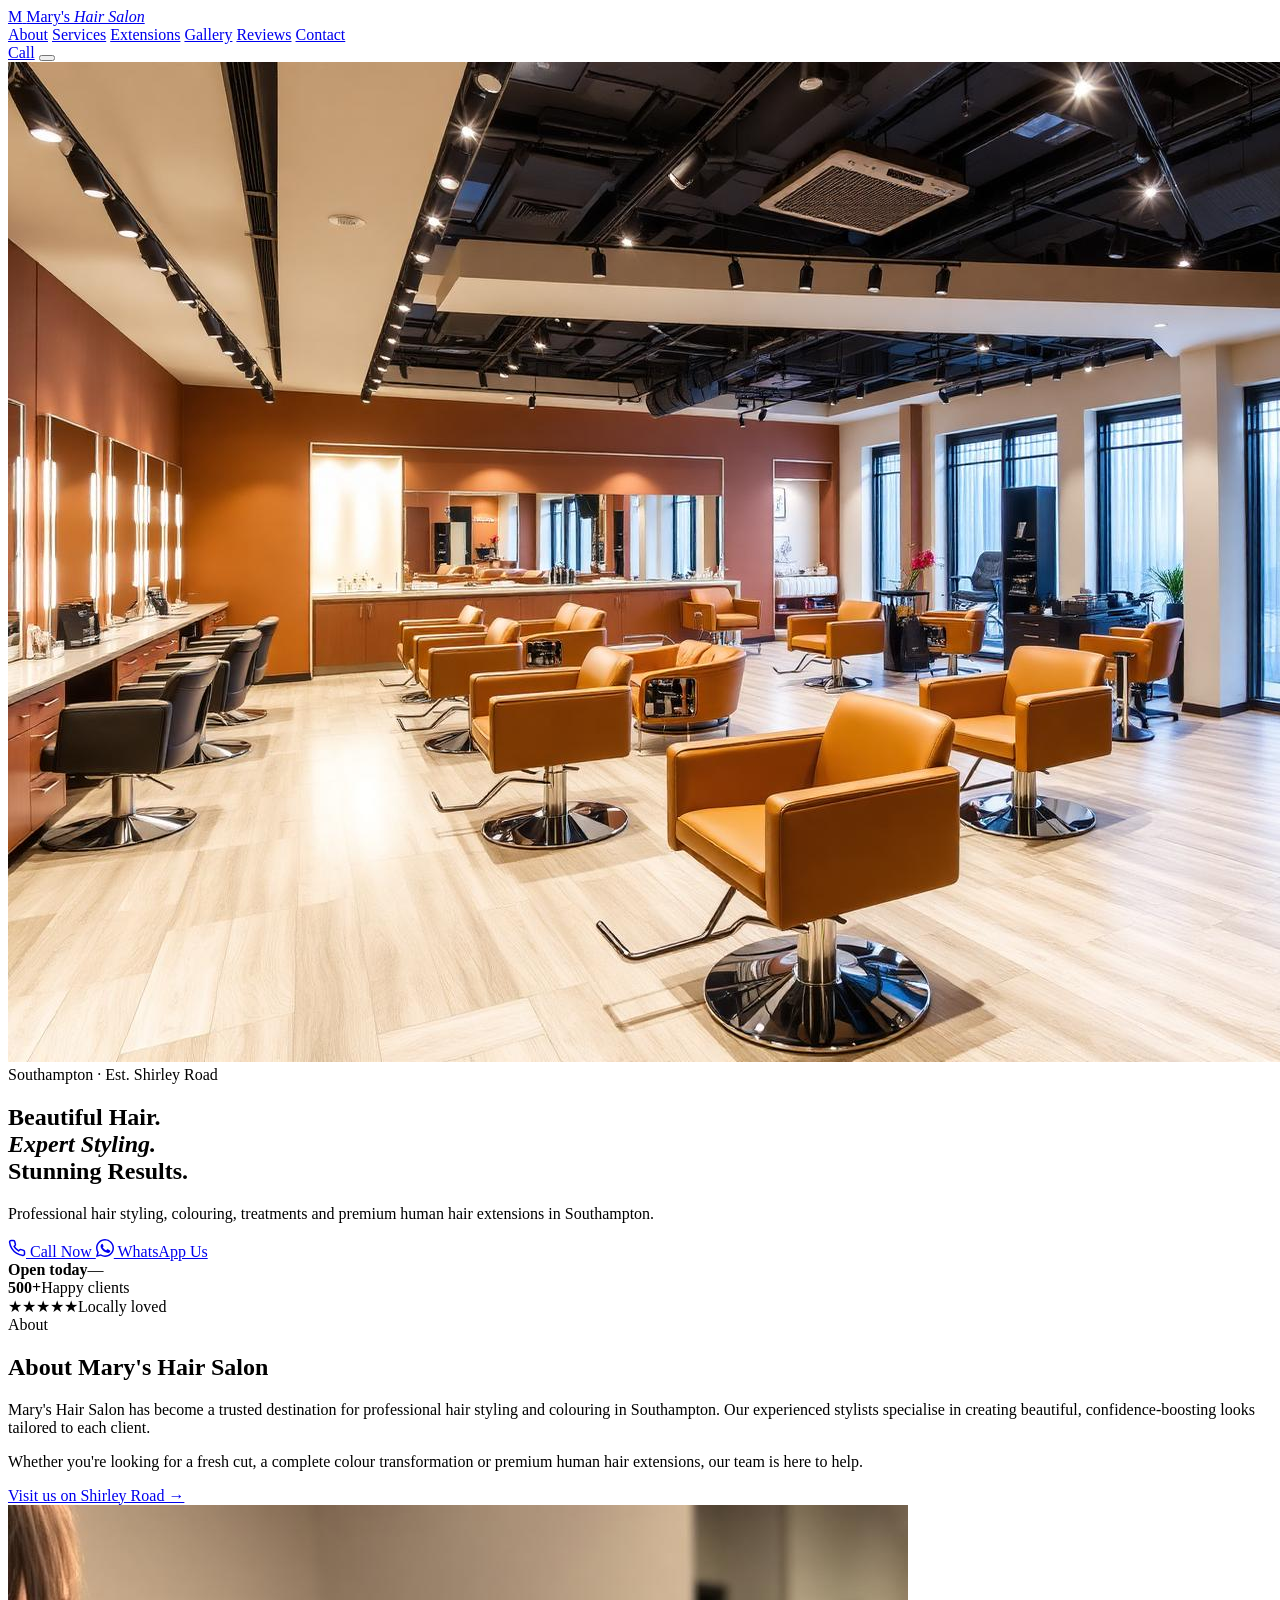
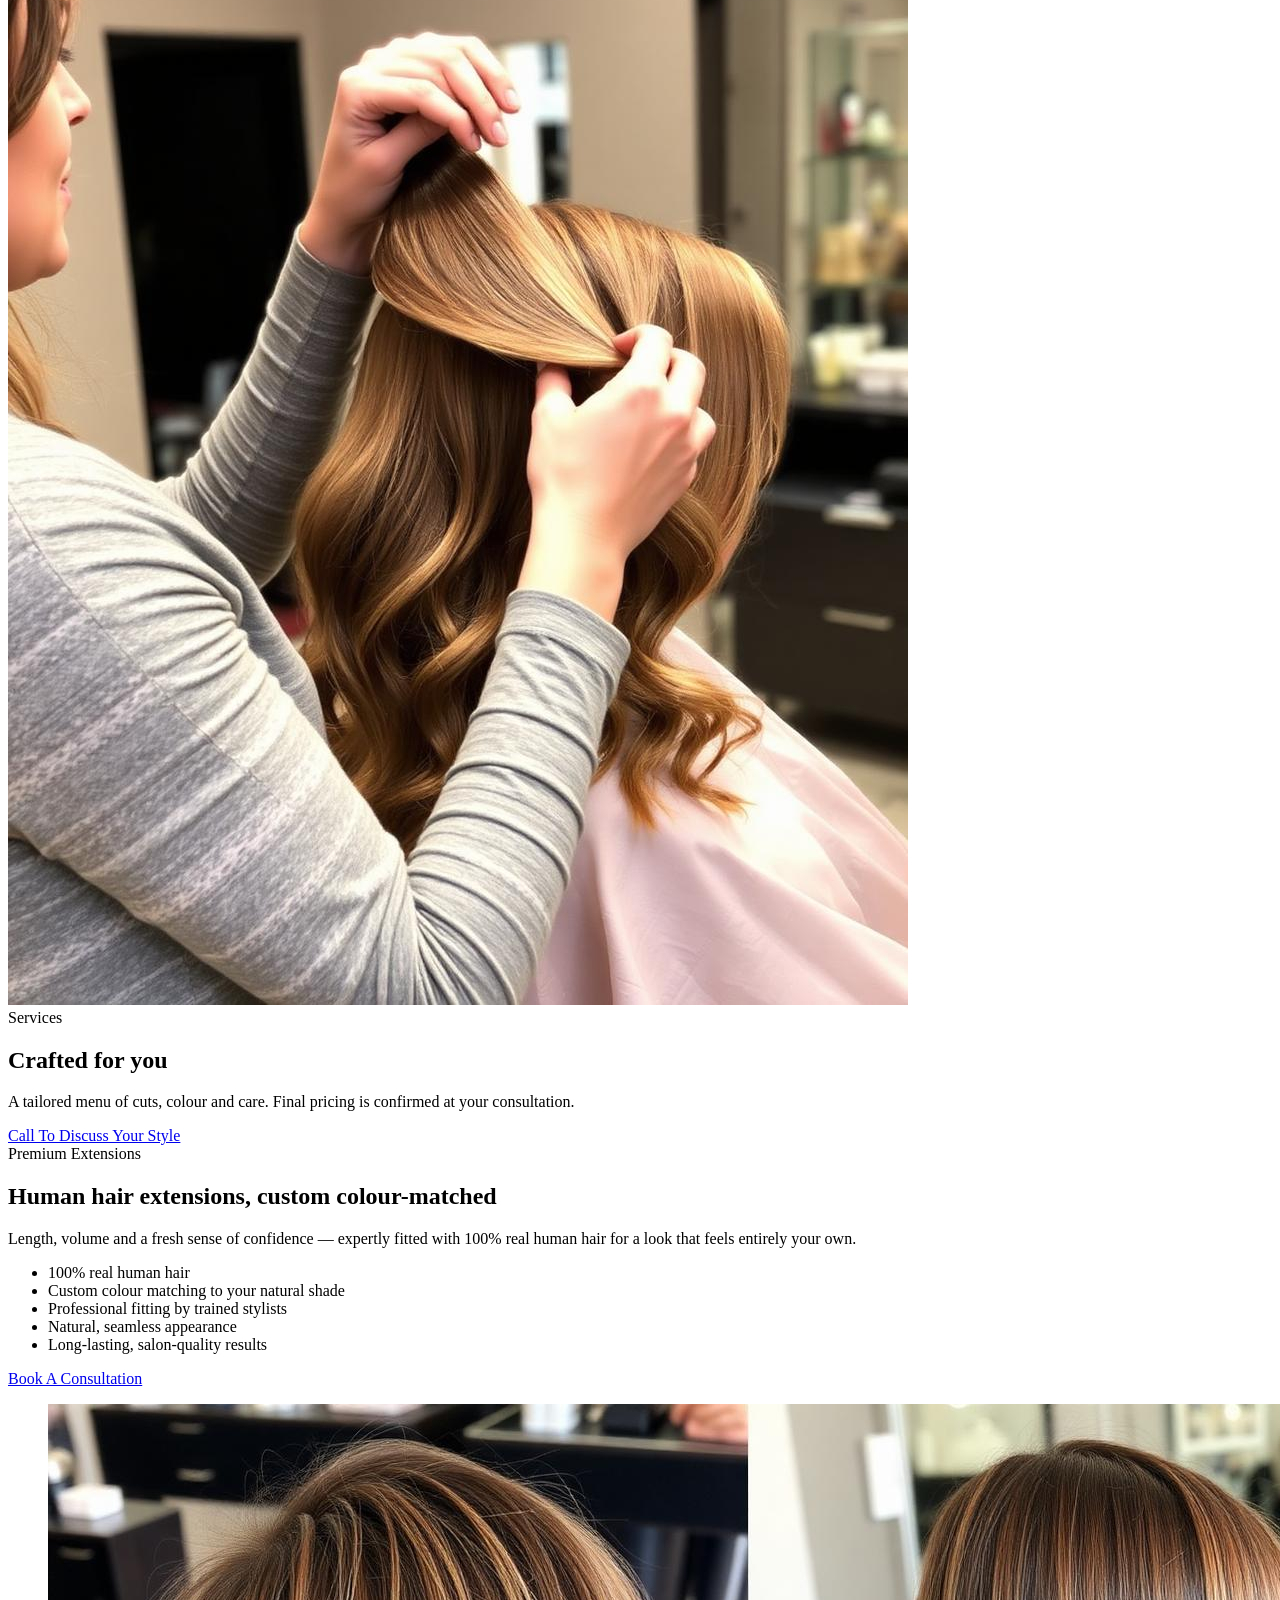
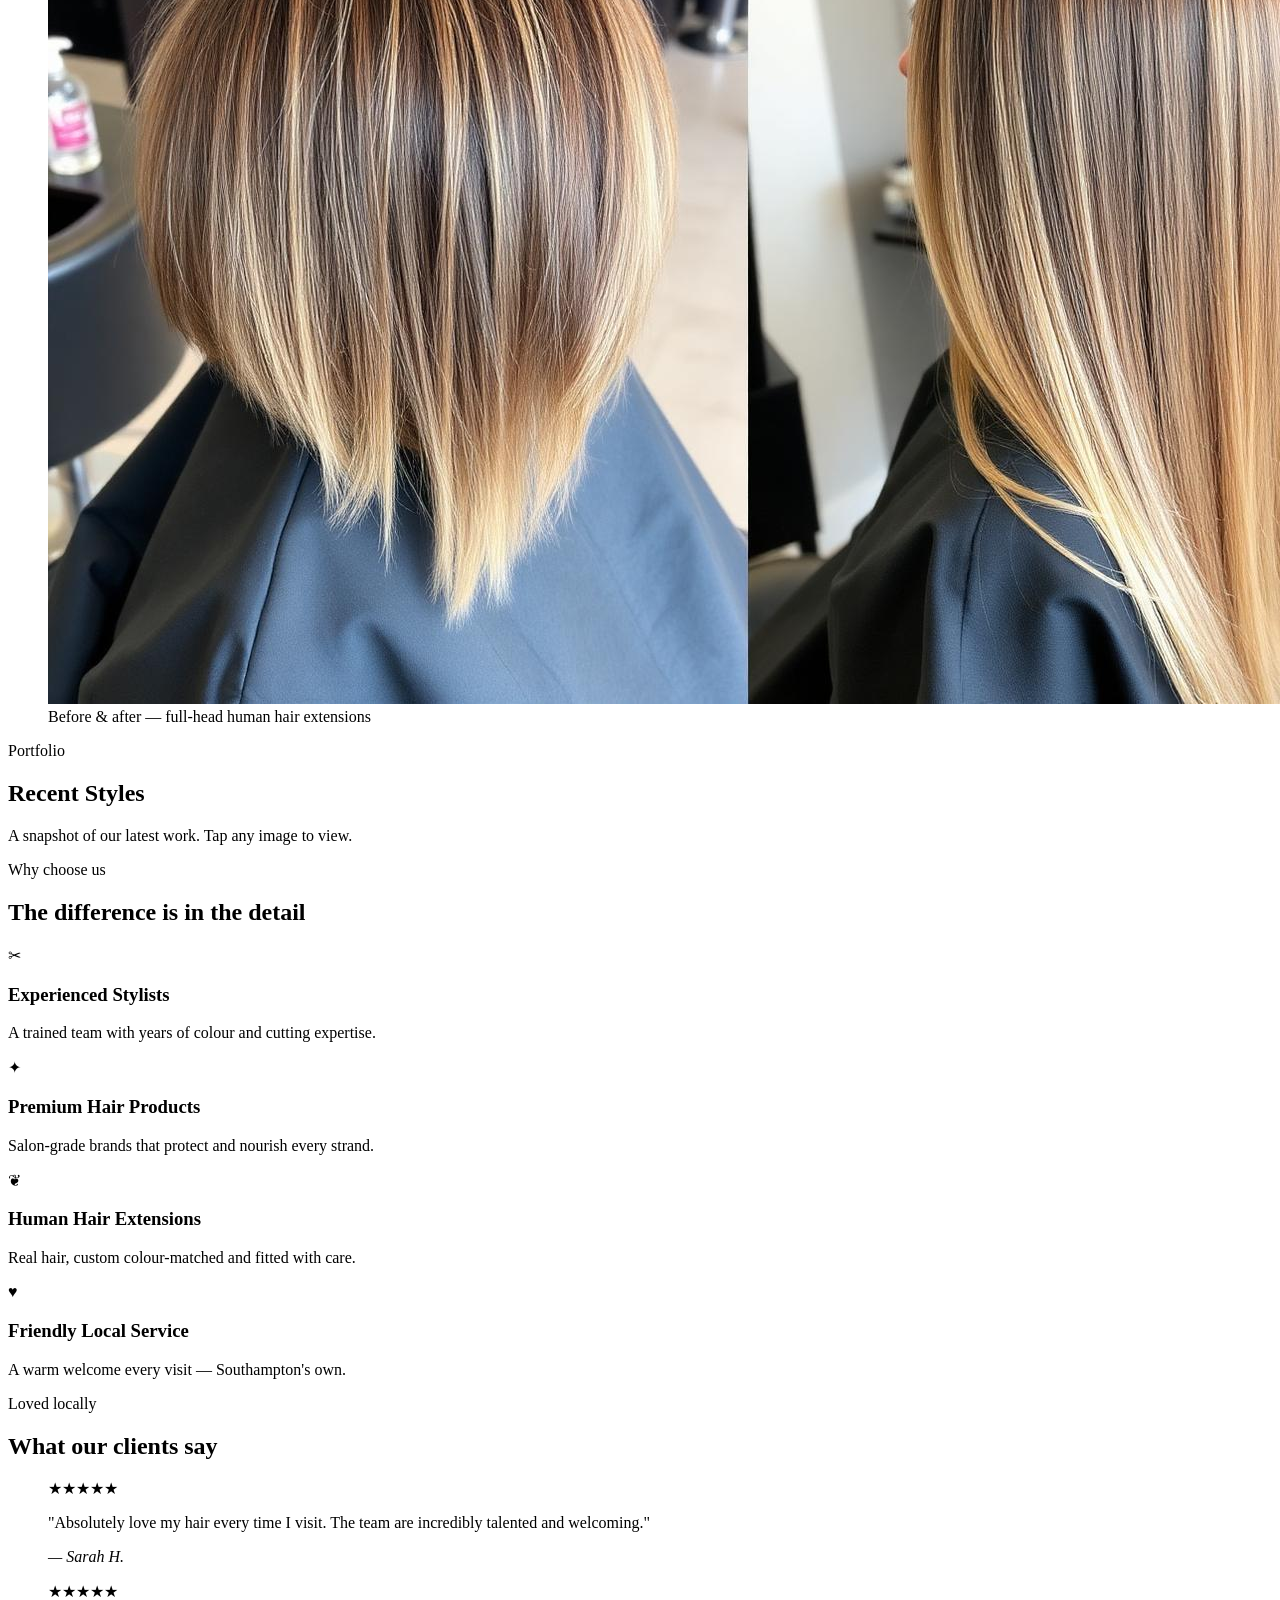
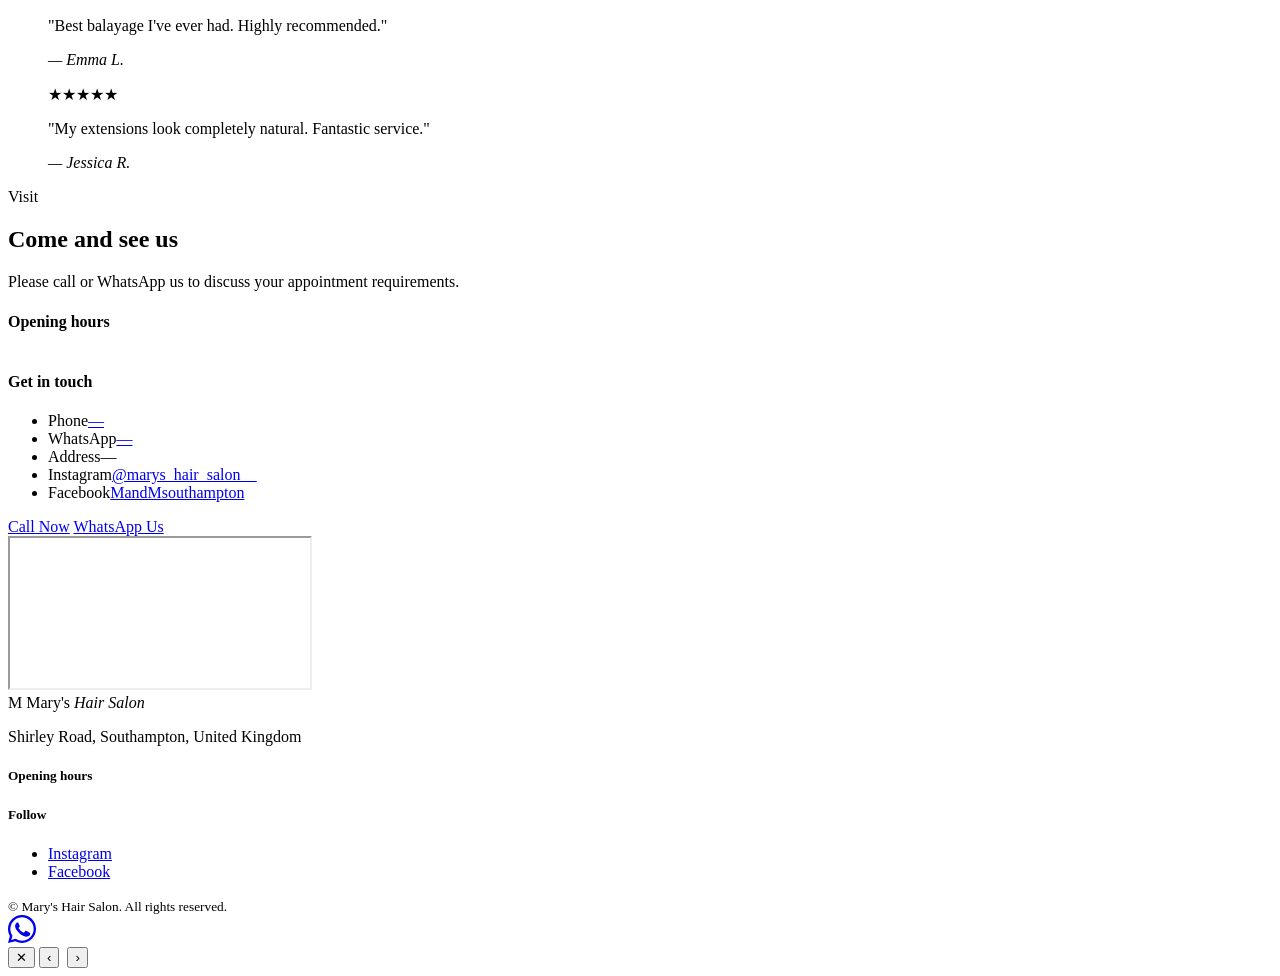
==== public/salon/index.html @ f4295630 "Changes Co-authored-by: Skryia <167187170+Skryia@users.noreply.github.com>" ====
<!doctype html>
<html lang="en-GB">
<head>
  <meta charset="utf-8" />
  <meta name="viewport" content="width=device-width, initial-scale=1, viewport-fit=cover" />
  <title>Mary's Hair Salon — Hair Styling, Colouring & Extensions in Southampton</title>
  <meta name="description" content="Mary's Hair Salon on Shirley Road, Southampton. Expert hair cutting, colouring, balayage, treatments and premium human hair extensions. Call or WhatsApp to book." />
  <meta name="theme-color" content="#C89B6D" />
  <link rel="canonical" href="/" />

  <!-- Open Graph -->
  <meta property="og:type" content="website" />
  <meta property="og:title" content="Mary's Hair Salon — Southampton" />
  <meta property="og:description" content="Professional hair styling, colouring, treatments and premium human hair extensions in Southampton." />
  <meta property="og:image" content="images/hero.jpg" />
  <meta property="og:url" content="/" />
  <meta name="twitter:card" content="summary_large_image" />

  <!-- Fonts -->
  <link rel="preconnect" href="https://fonts.googleapis.com" />
  <link rel="preconnect" href="https://fonts.gstatic.com" crossorigin />
  <link href="https://fonts.googleapis.com/css2?family=Cormorant+Garamond:wght@400;500;600;700&family=Inter:wght@300;400;500;600;700&display=swap" rel="stylesheet" />

  <link rel="stylesheet" href="styles.css" />

  <!-- Structured data: HairSalon -->
  <script type="application/ld+json">
  {
    "@context": "https://schema.org",
    "@type": "HairSalon",
    "name": "Mary's Hair Salon",
    "image": "images/hero.jpg",
    "address": {
      "@type": "PostalAddress",
      "streetAddress": "Shirley Road",
      "addressLocality": "Southampton",
      "addressCountry": "GB"
    },
    "telephone": "+44 0000 000000",
    "priceRange": "££",
    "sameAs": [
      "https://www.instagram.com/marys_hair_salon__/",
      "https://www.facebook.com/MandMsouthampton/"
    ],
    "openingHoursSpecification": [
      { "@type": "OpeningHoursSpecification", "dayOfWeek": ["Monday","Tuesday","Wednesday","Thursday","Friday"], "opens": "09:00", "closes": "19:00" },
      { "@type": "OpeningHoursSpecification", "dayOfWeek": "Saturday", "opens": "08:30", "closes": "18:30" },
      { "@type": "OpeningHoursSpecification", "dayOfWeek": "Sunday", "opens": "10:00", "closes": "17:00" }
    ]
  }
  </script>
</head>
<body>

<!-- ============ NAV ============ -->
<header class="nav" id="top">
  <div class="container nav__inner">
    <a href="#top" class="brand">
      <span class="brand__mark">M</span>
      <span class="brand__name">Mary's <em>Hair Salon</em></span>
    </a>
    <nav class="nav__links" id="navLinks">
      <a href="#about">About</a>
      <a href="#services">Services</a>
      <a href="#extensions">Extensions</a>
      <a href="#gallery">Gallery</a>
      <a href="#reviews">Reviews</a>
      <a href="#contact">Contact</a>
    </nav>
    <a href="#" class="btn btn--sm btn--primary" data-call>Call</a>
    <button class="nav__toggle" id="navToggle" aria-label="Open menu" aria-expanded="false">
      <span></span><span></span><span></span>
    </button>
  </div>
</header>

<!-- ============ HERO ============ -->
<section class="hero">
  <!-- REPLACE: swap public/salon/images/hero.jpg with a real salon photo -->
  <img class="hero__img" src="images/hero.jpg" alt="Interior of Mary's Hair Salon in Southampton" fetchpriority="high" width="1600" height="1000" />
  <div class="hero__overlay"></div>
  <div class="container hero__content">
    <span class="eyebrow">Southampton · Est. Shirley Road</span>
    <h1>Beautiful Hair.<br/><em>Expert Styling.</em><br/>Stunning Results.</h1>
    <p class="lead">Professional hair styling, colouring, treatments and premium human hair extensions in Southampton.</p>
    <div class="hero__ctas">
      <a href="#" class="btn btn--primary" data-call>
        <svg viewBox="0 0 24 24" width="18" height="18" fill="none" stroke="currentColor" stroke-width="2" stroke-linecap="round" stroke-linejoin="round"><path d="M22 16.92v3a2 2 0 0 1-2.18 2 19.79 19.79 0 0 1-8.63-3.07 19.5 19.5 0 0 1-6-6 19.79 19.79 0 0 1-3.07-8.67A2 2 0 0 1 4.11 2h3a2 2 0 0 1 2 1.72 12.84 12.84 0 0 0 .7 2.81 2 2 0 0 1-.45 2.11L8.09 9.91a16 16 0 0 0 6 6l1.27-1.27a2 2 0 0 1 2.11-.45 12.84 12.84 0 0 0 2.81.7A2 2 0 0 1 22 16.92z"/></svg>
        Call Now
      </a>
      <a href="#" class="btn btn--ghost" data-whatsapp>
        <svg viewBox="0 0 24 24" width="18" height="18" fill="currentColor"><path d="M20.5 3.5A11.9 11.9 0 0 0 12 0C5.4 0 0 5.4 0 12c0 2.1.6 4.2 1.6 6L0 24l6.2-1.6a12 12 0 0 0 5.8 1.5C18.6 24 24 18.6 24 12c0-3.2-1.2-6.2-3.5-8.5zM12 22a10 10 0 0 1-5.1-1.4l-.4-.2-3.7 1 1-3.6-.2-.4A10 10 0 1 1 22 12c0 5.5-4.5 10-10 10zm5.5-7.5c-.3-.2-1.8-.9-2-1s-.5-.2-.7.2-.8 1-1 1.2-.4.2-.7 0a8 8 0 0 1-4-3.5c-.3-.5.3-.5.9-1.6.1-.2 0-.4 0-.5s-.7-1.7-1-2.3c-.3-.6-.5-.5-.7-.5H8c-.2 0-.5 0-.8.4a3.6 3.6 0 0 0-1.1 2.7c0 1.6 1.1 3.1 1.3 3.3s2.3 3.5 5.5 4.9c.8.3 1.3.5 1.8.6.8.3 1.5.2 2 .1.6-.1 1.8-.7 2.1-1.5.3-.7.3-1.3.2-1.5s-.3-.2-.5-.3z"/></svg>
        WhatsApp Us
      </a>
    </div>

    <div class="hero__strip">
      <div><strong>Open today</strong><span id="todayHours">—</span></div>
      <div><strong>500+</strong><span>Happy clients</span></div>
      <div class="stars" aria-label="5 star rated">★★★★★<span>Locally loved</span></div>
    </div>
  </div>
</section>

<!-- ============ ABOUT ============ -->
<section class="section" id="about">
  <div class="container about">
    <div class="reveal">
      <span class="eyebrow">About</span>
      <h2>About Mary's Hair Salon</h2>
      <p>Mary's Hair Salon has become a trusted destination for professional hair styling and colouring in Southampton. Our experienced stylists specialise in creating beautiful, confidence-boosting looks tailored to each client.</p>
      <p>Whether you're looking for a fresh cut, a complete colour transformation or premium human hair extensions, our team is here to help.</p>
      <a href="#contact" class="link-arrow">Visit us on Shirley Road →</a>
    </div>
    <div class="about__image reveal">
      <!-- REPLACE: swap with a real salon photo -->
      <img src="images/g4.jpg" alt="Stylist working with a client at Mary's Hair Salon" loading="lazy" width="900" height="1100" />
    </div>
  </div>
</section>

<!-- ============ SERVICES ============ -->
<section class="section section--tinted" id="services">
  <div class="container">
    <div class="section__head reveal">
      <span class="eyebrow">Services</span>
      <h2>Crafted for you</h2>
      <p>A tailored menu of cuts, colour and care. Final pricing is confirmed at your consultation.</p>
    </div>
    <div class="services-grid" id="servicesGrid"><!-- injected by script.js --></div>
    <div class="center reveal">
      <a href="#" class="btn btn--primary btn--lg" data-call>Call To Discuss Your Style</a>
    </div>
  </div>
</section>

<!-- ============ EXTENSIONS ============ -->
<section class="section" id="extensions">
  <div class="container ext">
    <div class="ext__copy reveal">
      <span class="eyebrow">Premium Extensions</span>
      <h2>Human hair extensions, custom colour-matched</h2>
      <p>Length, volume and a fresh sense of confidence — expertly fitted with 100% real human hair for a look that feels entirely your own.</p>
      <ul class="ticks">
        <li>100% real human hair</li>
        <li>Custom colour matching to your natural shade</li>
        <li>Professional fitting by trained stylists</li>
        <li>Natural, seamless appearance</li>
        <li>Long-lasting, salon-quality results</li>
      </ul>
      <a href="#" class="btn btn--primary" data-whatsapp>Book A Consultation</a>
    </div>
    <div class="ext__media reveal">
      <!-- REPLACE: before / after image -->
      <figure>
        <img src="images/ba.jpg" alt="Before and after: human hair extensions transformation" loading="lazy" width="1400" height="900" />
        <figcaption>Before &amp; after — full-head human hair extensions</figcaption>
      </figure>
    </div>
  </div>
</section>

<!-- ============ GALLERY ============ -->
<section class="section section--tinted" id="gallery">
  <div class="container">
    <div class="section__head reveal">
      <span class="eyebrow">Portfolio</span>
      <h2>Recent Styles</h2>
      <p>A snapshot of our latest work. Tap any image to view.</p>
    </div>
    <div class="gallery" id="gallery"><!-- injected by script.js --></div>
  </div>
</section>

<!-- ============ WHY US ============ -->
<section class="section" id="why">
  <div class="container">
    <div class="section__head reveal">
      <span class="eyebrow">Why choose us</span>
      <h2>The difference is in the detail</h2>
    </div>
    <div class="why-grid">
      <article class="feature reveal">
        <div class="feature__icon">✂</div>
        <h3>Experienced Stylists</h3>
        <p>A trained team with years of colour and cutting expertise.</p>
      </article>
      <article class="feature reveal">
        <div class="feature__icon">✦</div>
        <h3>Premium Hair Products</h3>
        <p>Salon-grade brands that protect and nourish every strand.</p>
      </article>
      <article class="feature reveal">
        <div class="feature__icon">❦</div>
        <h3>Human Hair Extensions</h3>
        <p>Real hair, custom colour-matched and fitted with care.</p>
      </article>
      <article class="feature reveal">
        <div class="feature__icon">♥</div>
        <h3>Friendly Local Service</h3>
        <p>A warm welcome every visit — Southampton's own.</p>
      </article>
    </div>
  </div>
</section>

<!-- ============ REVIEWS ============ -->
<section class="section section--dark" id="reviews">
  <div class="container">
    <div class="section__head reveal">
      <span class="eyebrow eyebrow--light">Loved locally</span>
      <h2>What our clients say</h2>
    </div>
    <div class="reviews">
      <blockquote class="review reveal">
        <div class="stars">★★★★★</div>
        <p>"Absolutely love my hair every time I visit. The team are incredibly talented and welcoming."</p>
        <cite>— Sarah H.</cite>
      </blockquote>
      <blockquote class="review reveal">
        <div class="stars">★★★★★</div>
        <p>"Best balayage I've ever had. Highly recommended."</p>
        <cite>— Emma L.</cite>
      </blockquote>
      <blockquote class="review reveal">
        <div class="stars">★★★★★</div>
        <p>"My extensions look completely natural. Fantastic service."</p>
        <cite>— Jessica R.</cite>
      </blockquote>
    </div>
  </div>
</section>

<!-- ============ CONTACT ============ -->
<section class="section" id="contact">
  <div class="container contact">
    <div class="reveal">
      <span class="eyebrow">Visit</span>
      <h2>Come and see us</h2>
      <p class="lead">Please call or WhatsApp us to discuss your appointment requirements.</p>

      <div class="contact__grid">
        <div>
          <h4>Opening hours</h4>
          <table class="hours" id="hoursTable"></table>
        </div>
        <div>
          <h4>Get in touch</h4>
          <ul class="contact-list">
            <li><span>Phone</span><a href="#" data-call id="phoneLink">—</a></li>
            <li><span>WhatsApp</span><a href="#" data-whatsapp id="waLink">—</a></li>
            <li><span>Address</span><span id="addressText">—</span></li>
            <li><span>Instagram</span><a href="https://www.instagram.com/marys_hair_salon__/" target="_blank" rel="noopener">@marys_hair_salon__</a></li>
            <li><span>Facebook</span><a href="https://www.facebook.com/MandMsouthampton/" target="_blank" rel="noopener">MandMsouthampton</a></li>
          </ul>
        </div>
      </div>

      <div class="cta-row">
        <a href="#" class="btn btn--primary" data-call>Call Now</a>
        <a href="#" class="btn btn--ghost btn--dark" data-whatsapp>WhatsApp Us</a>
      </div>
    </div>

    <div class="map reveal">
      <!-- Google Maps embed for Shirley Road, Southampton -->
      <iframe
        title="Map of Shirley Road, Southampton"
        src="https://www.google.com/maps?q=Shirley+Road,+Southampton,+UK&output=embed"
        loading="lazy"
        referrerpolicy="no-referrer-when-downgrade"
        allowfullscreen></iframe>
    </div>
  </div>
</section>

<!-- ============ FOOTER ============ -->
<footer class="footer">
  <div class="container footer__inner">
    <div>
      <div class="brand brand--footer">
        <span class="brand__mark">M</span>
        <span class="brand__name">Mary's <em>Hair Salon</em></span>
      </div>
      <p class="muted">Shirley Road, Southampton, United Kingdom</p>
    </div>
    <div>
      <h5>Opening hours</h5>
      <ul class="footer-hours" id="footerHours"></ul>
    </div>
    <div>
      <h5>Follow</h5>
      <ul class="socials">
        <li><a href="https://www.instagram.com/marys_hair_salon__/" target="_blank" rel="noopener">Instagram</a></li>
        <li><a href="https://www.facebook.com/MandMsouthampton/" target="_blank" rel="noopener">Facebook</a></li>
      </ul>
    </div>
  </div>
  <div class="container footer__base">
    <small>© <span id="year"></span> Mary's Hair Salon. All rights reserved.</small>
  </div>
</footer>

<!-- ============ FLOATING WHATSAPP ============ -->
<a href="#" class="wa-float" data-whatsapp aria-label="Chat on WhatsApp">
  <svg viewBox="0 0 24 24" width="28" height="28" fill="currentColor" aria-hidden="true"><path d="M20.5 3.5A11.9 11.9 0 0 0 12 0C5.4 0 0 5.4 0 12c0 2.1.6 4.2 1.6 6L0 24l6.2-1.6a12 12 0 0 0 5.8 1.5C18.6 24 24 18.6 24 12c0-3.2-1.2-6.2-3.5-8.5zM12 22a10 10 0 0 1-5.1-1.4l-.4-.2-3.7 1 1-3.6-.2-.4A10 10 0 1 1 22 12c0 5.5-4.5 10-10 10zm5.5-7.5c-.3-.2-1.8-.9-2-1s-.5-.2-.7.2-.8 1-1 1.2-.4.2-.7 0a8 8 0 0 1-4-3.5c-.3-.5.3-.5.9-1.6.1-.2 0-.4 0-.5s-.7-1.7-1-2.3c-.3-.6-.5-.5-.7-.5H8c-.2 0-.5 0-.8.4a3.6 3.6 0 0 0-1.1 2.7c0 1.6 1.1 3.1 1.3 3.3s2.3 3.5 5.5 4.9c.8.3 1.3.5 1.8.6.8.3 1.5.2 2 .1.6-.1 1.8-.7 2.1-1.5.3-.7.3-1.3.2-1.5s-.3-.2-.5-.3z"/></svg>
</a>

<!-- ============ LIGHTBOX ============ -->
<div class="lightbox" id="lightbox" role="dialog" aria-modal="true" aria-hidden="true">
  <button class="lightbox__close" aria-label="Close">✕</button>
  <button class="lightbox__nav lightbox__nav--prev" aria-label="Previous">‹</button>
  <img class="lightbox__img" alt="" />
  <button class="lightbox__nav lightbox__nav--next" aria-label="Next">›</button>
</div>

<script src="script.js" defer></script>
</body>
</html>
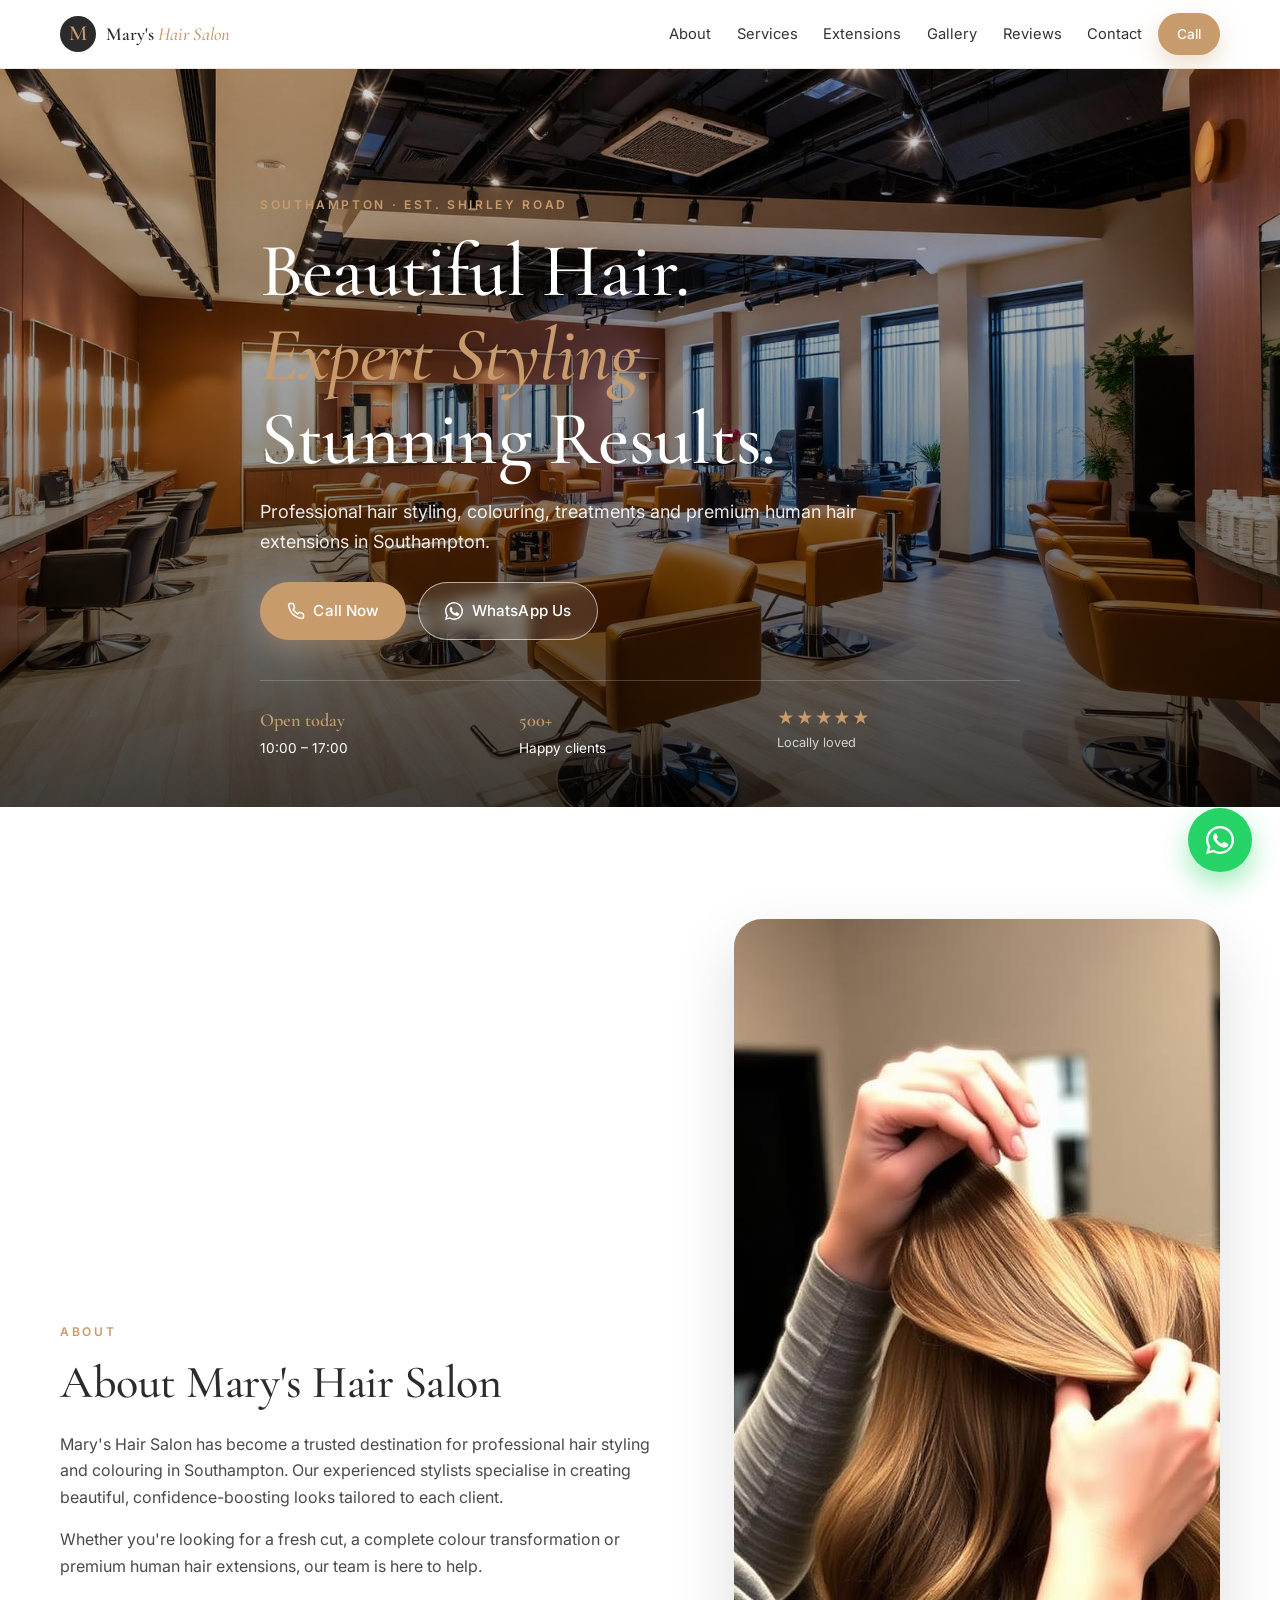
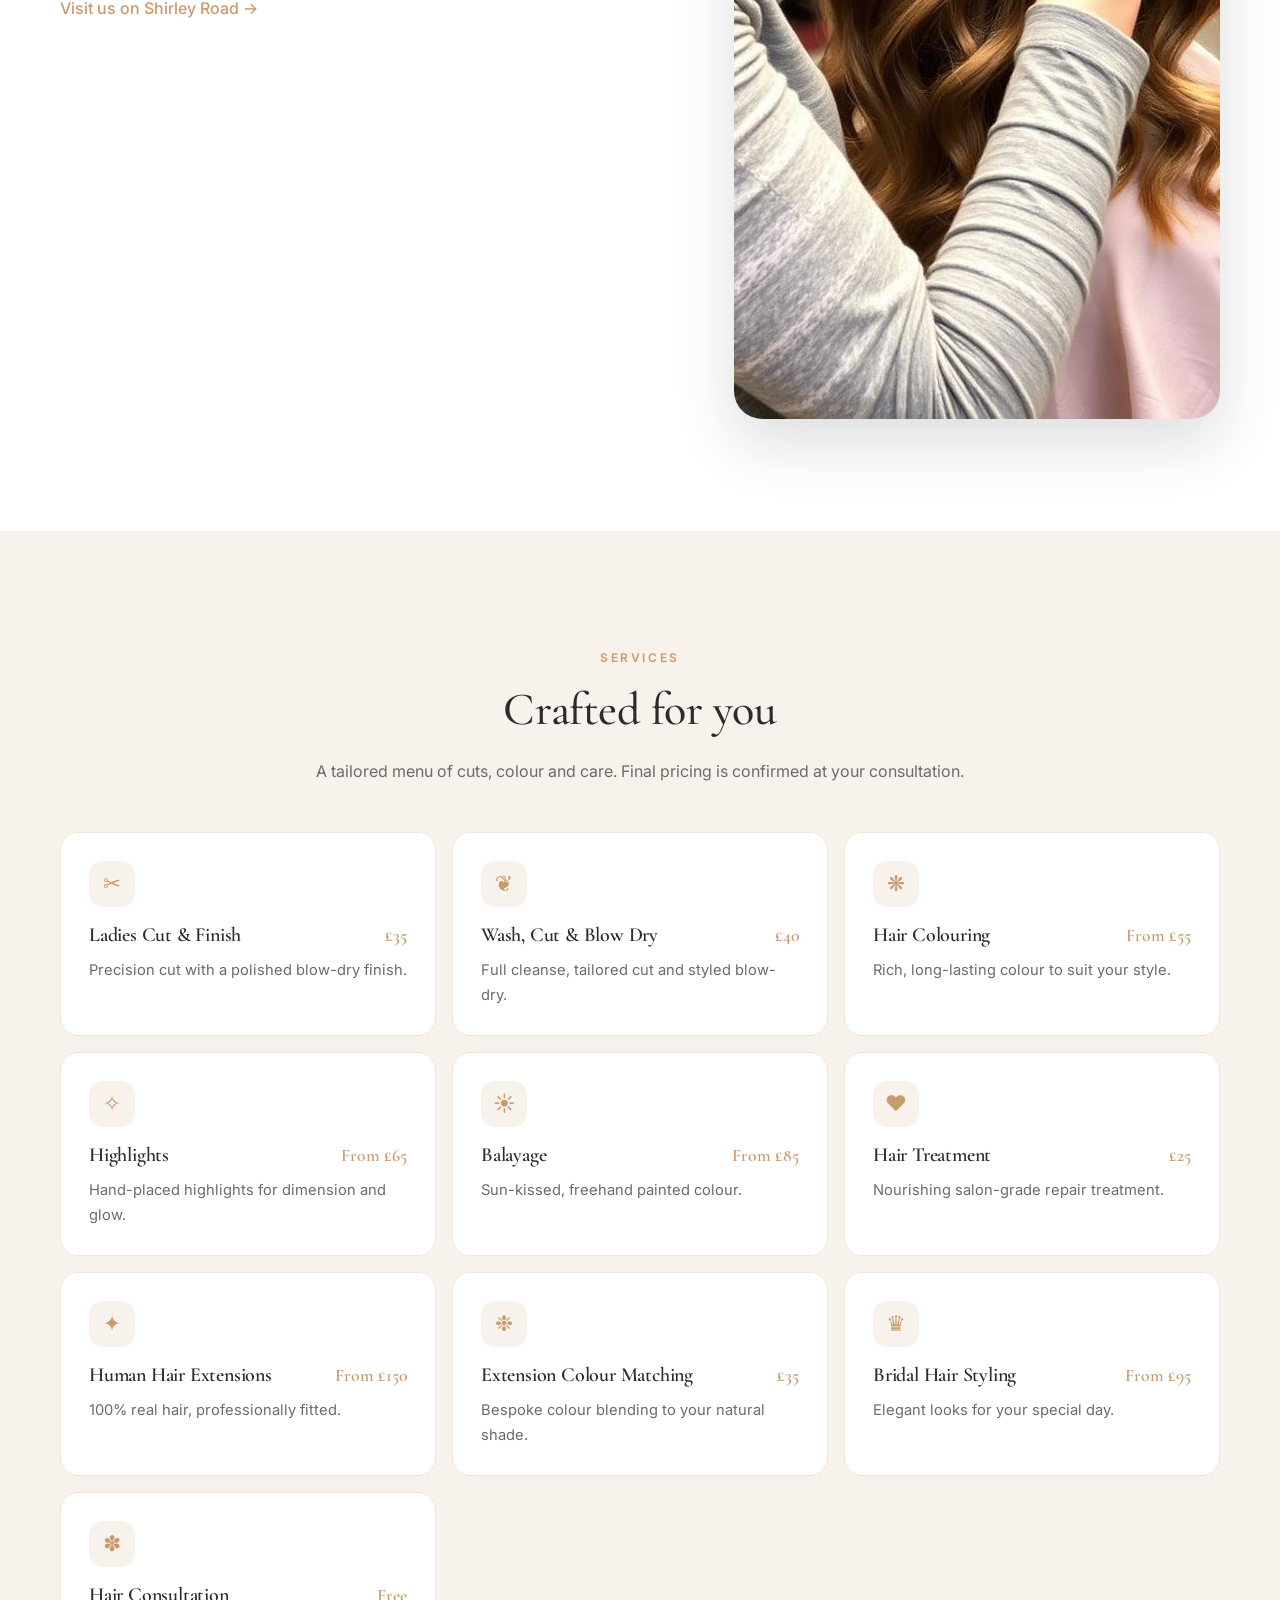
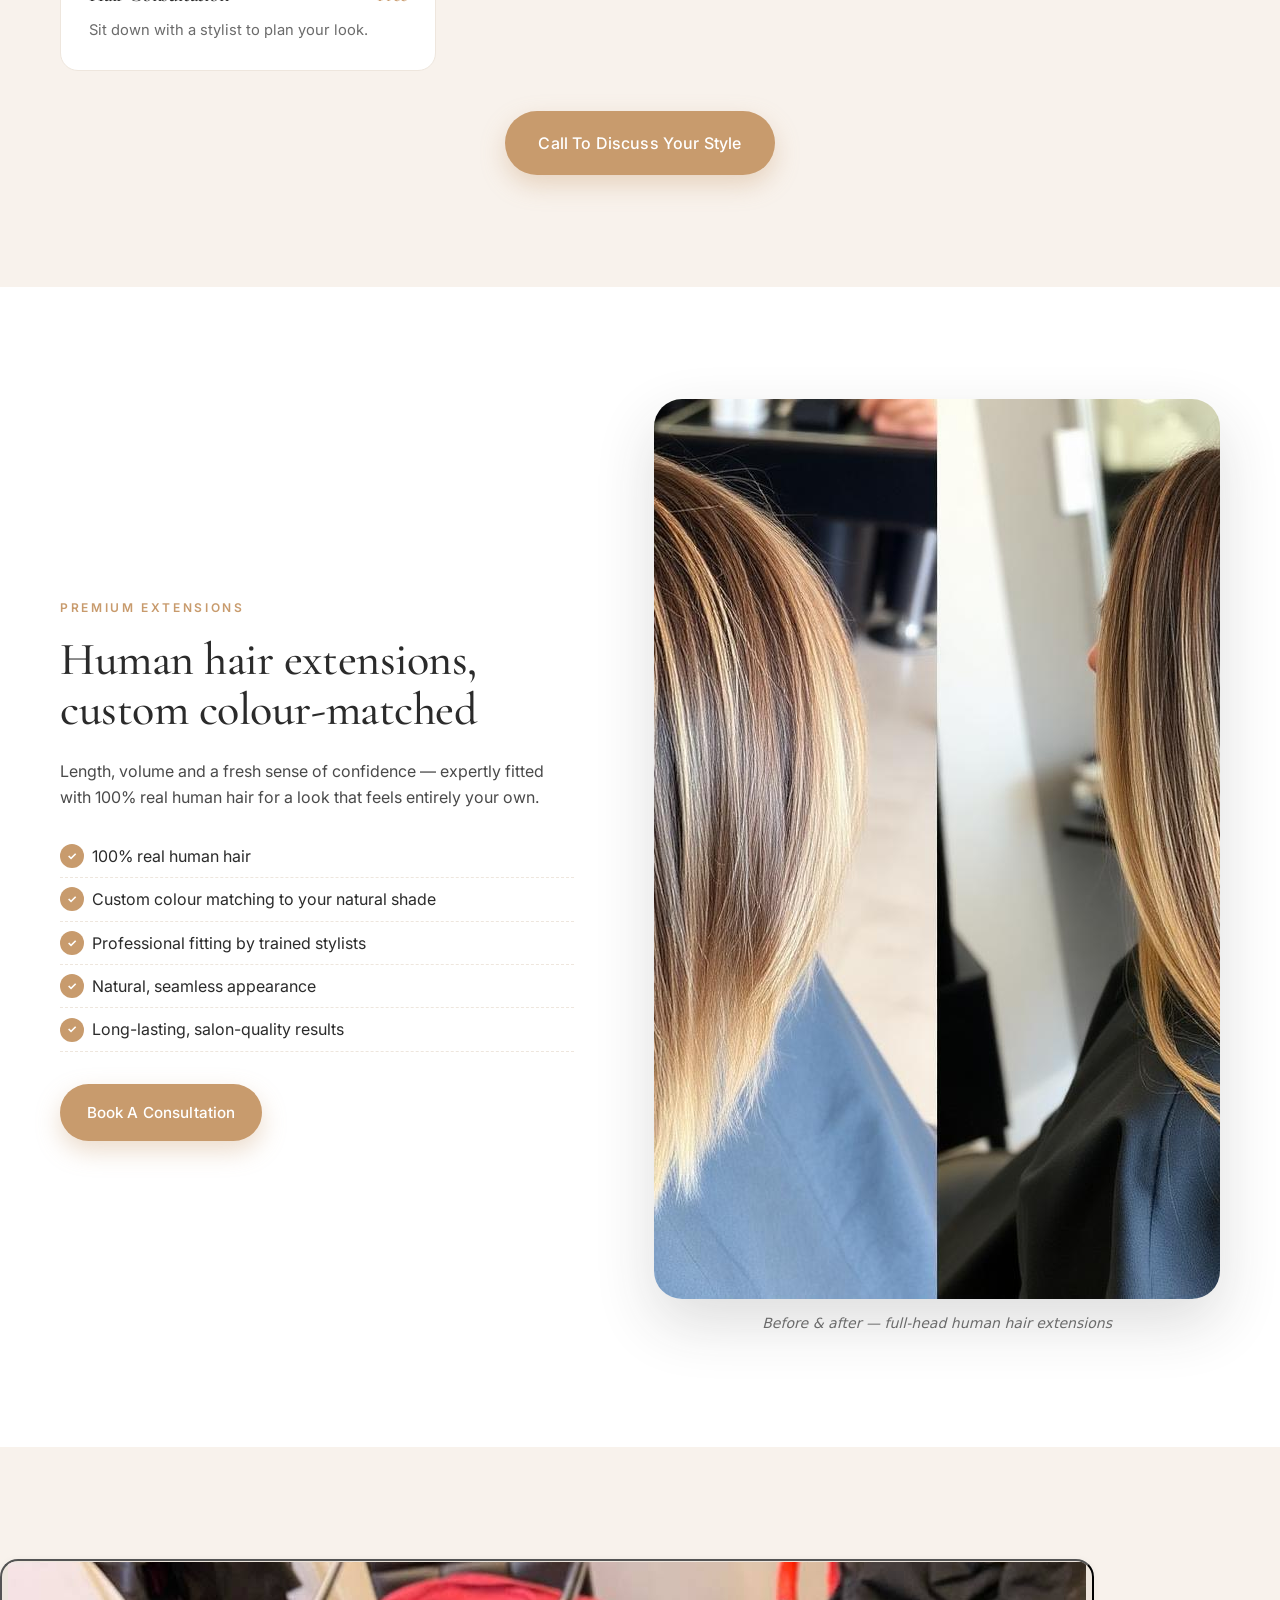
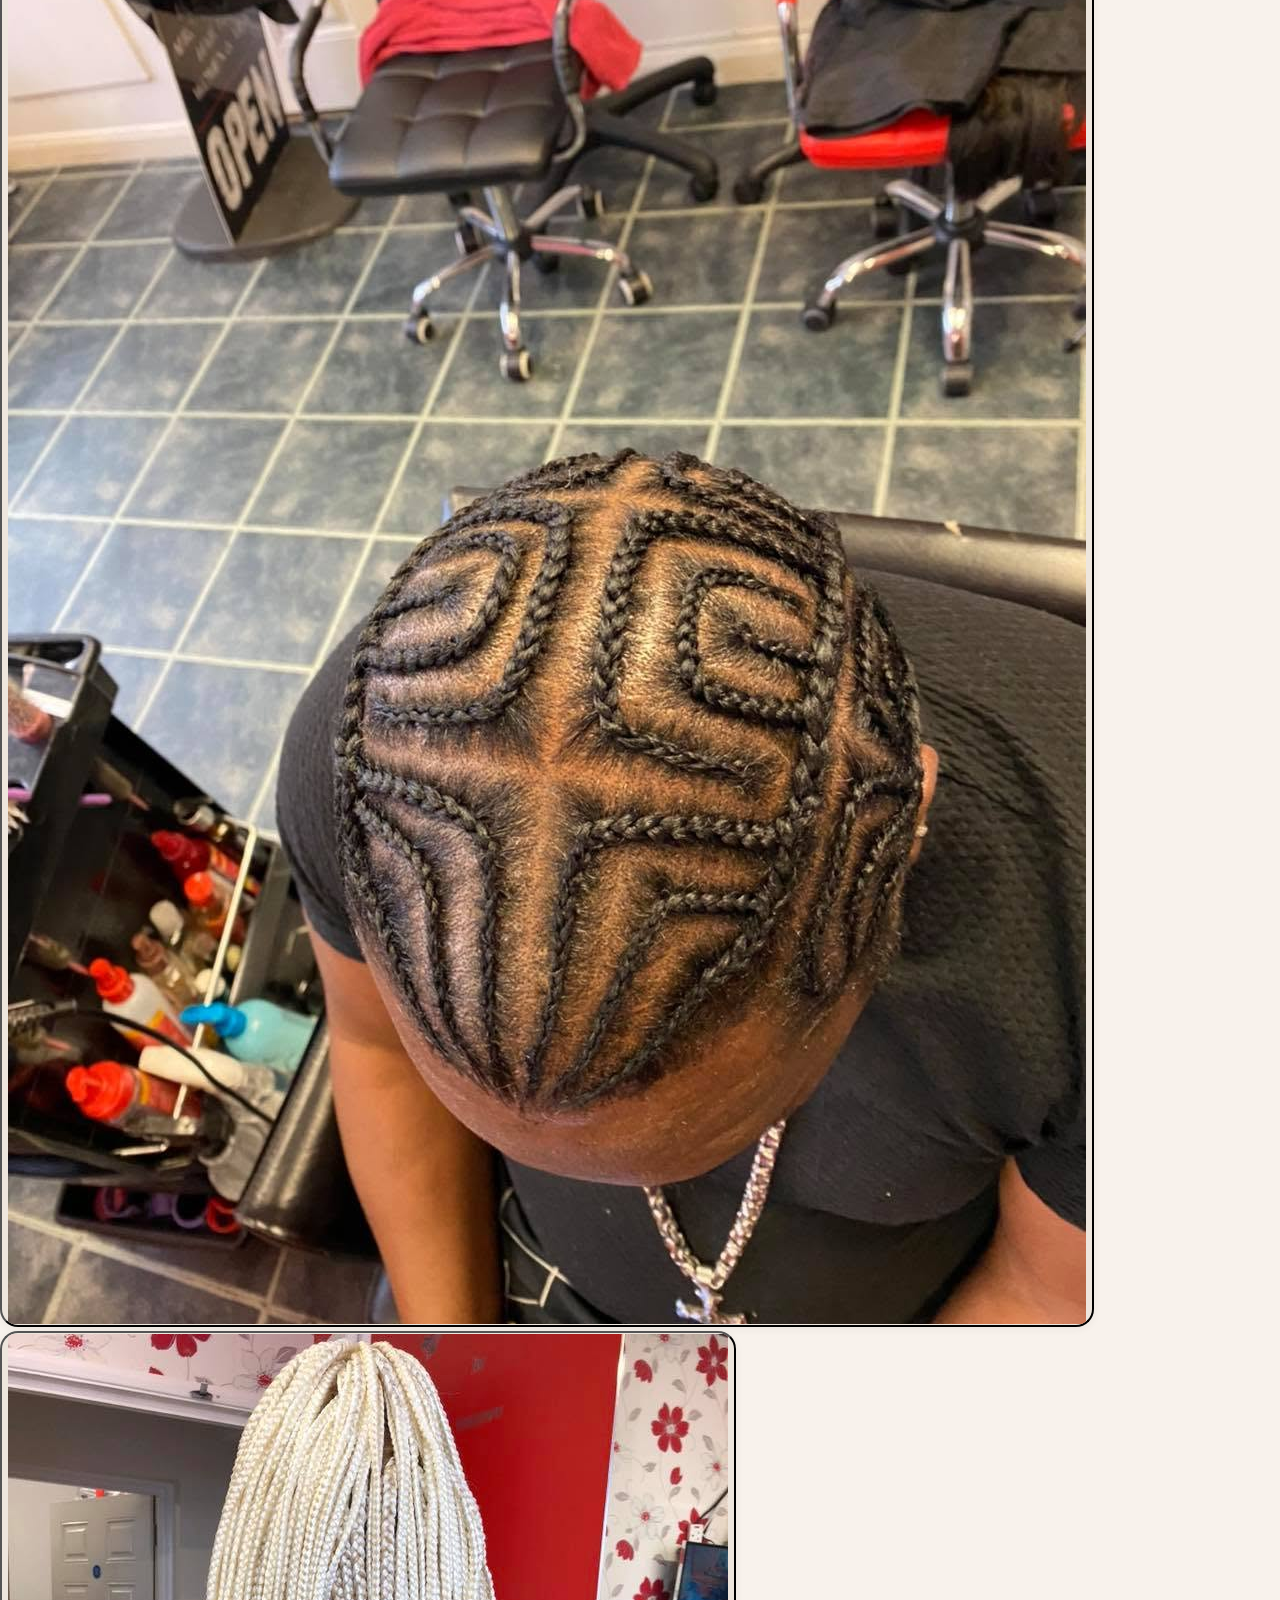
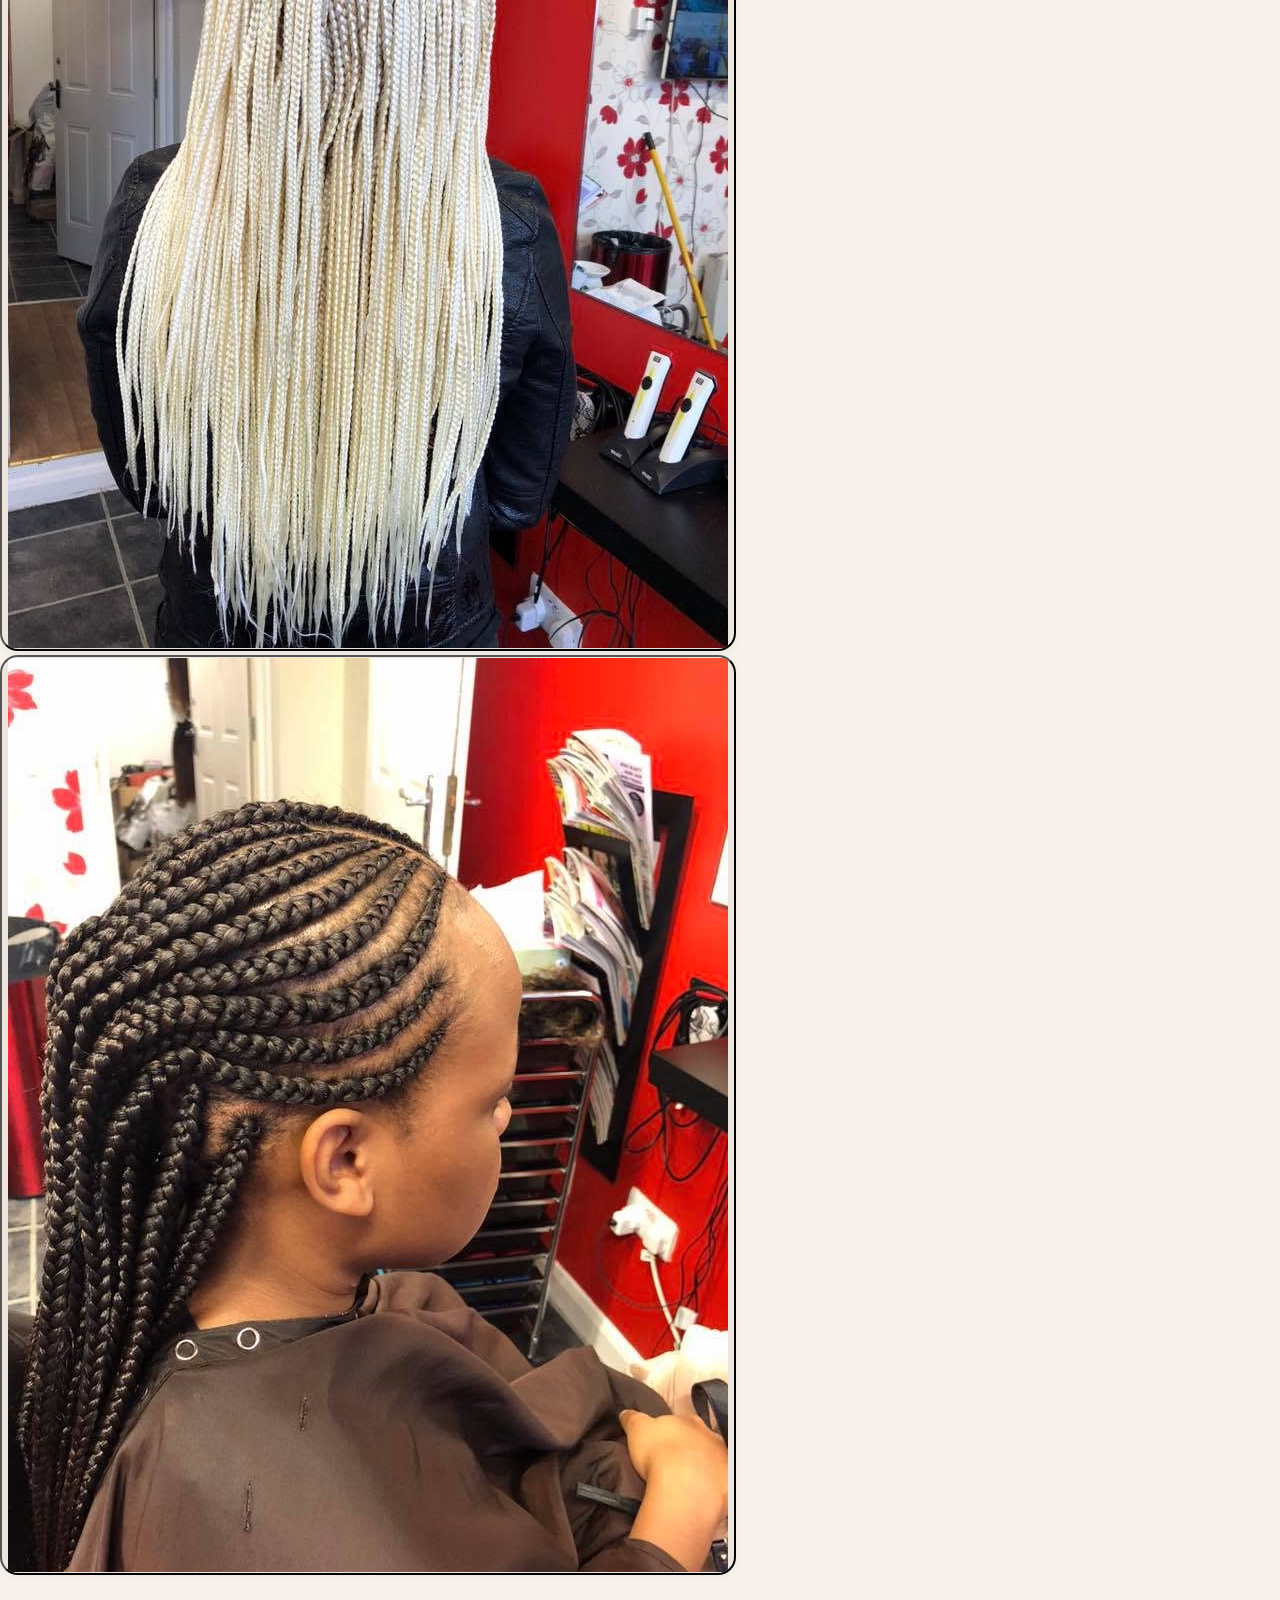
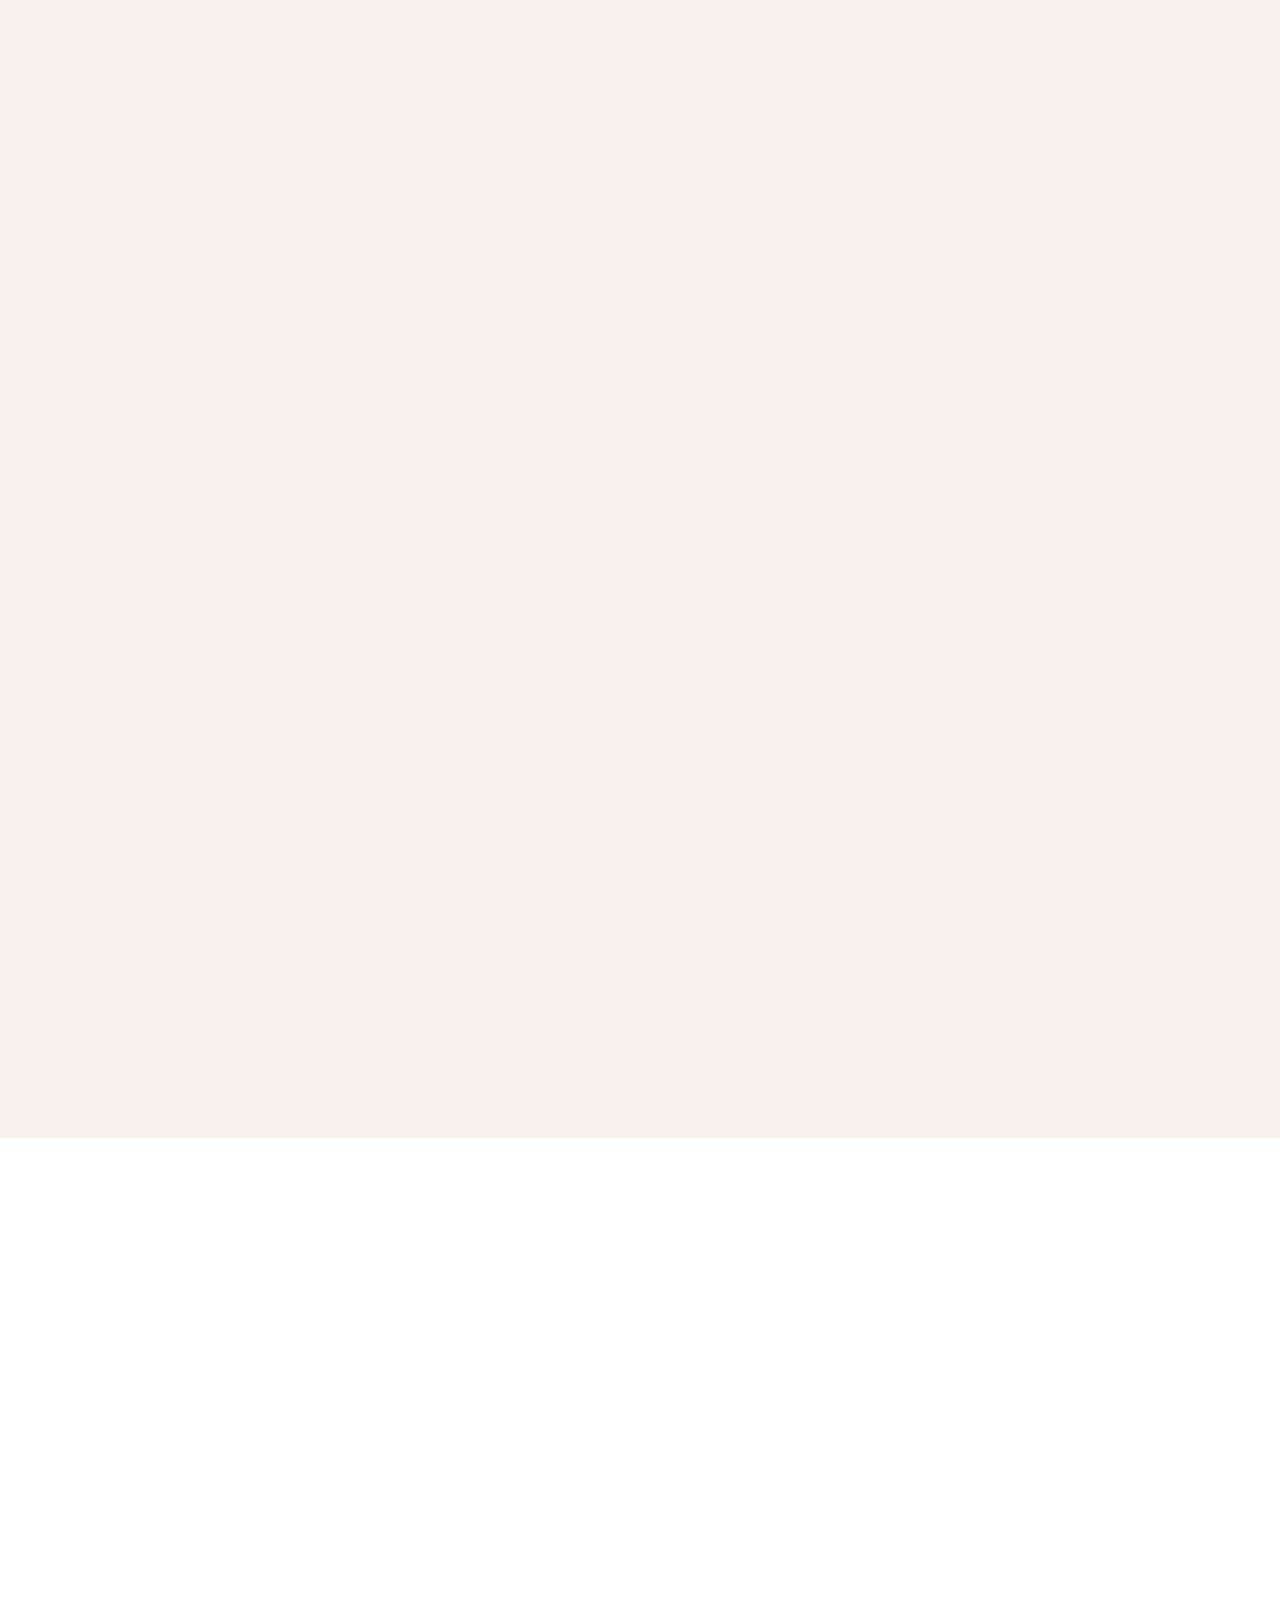
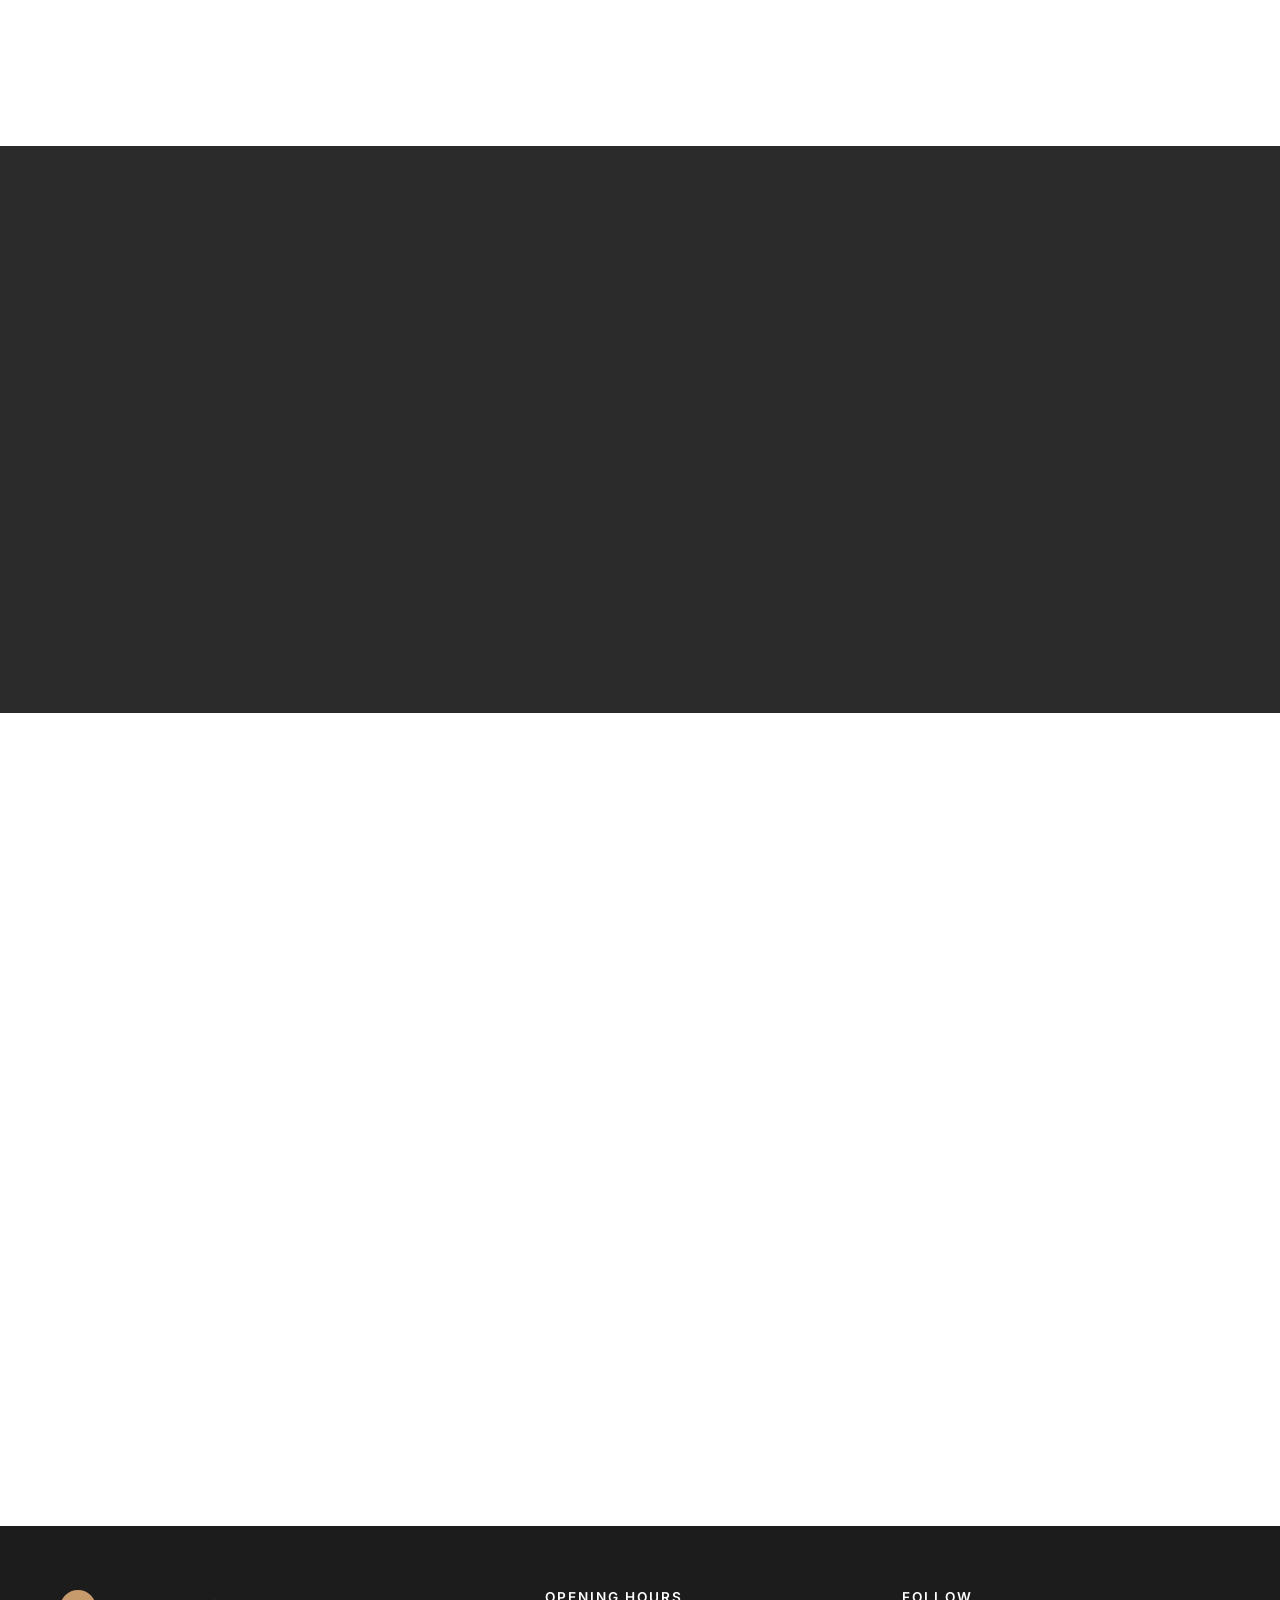
==== commit 7256efae: "Changes Co-authored-by: Skryia <167187170+Skryia@users.noreply.github.com>" ====
--- a/public/salon/index.html
+++ b/public/salon/index.html
@@ -168,7 +168,7 @@
       <h2>Recent Styles</h2>
       <p>A snapshot of our latest work. Tap any image to view.</p>
     </div>
-    <div class="gallery" id="gallery"><!-- injected by script.js --></div>
+    <div class="gallery" id="galleryGrid"><!-- injected by script.js --></div>
   </div>
 </section>
 
--- a/public/salon/styles.css
+++ b/public/salon/styles.css
@@ -0,0 +1,432 @@
+/* =========================================================
+   Mary's Hair Salon — luxury salon styling
+   Palette: #C89B6D primary · #F8F2EC secondary · #2B2B2B accent · #FFFFFF bg
+   Mobile-first. Breakpoints: 640, 900, 1200
+   ========================================================= */
+
+:root {
+  --primary: #C89B6D;
+  --primary-dark: #A87E52;
+  --secondary: #F8F2EC;
+  --accent: #2B2B2B;
+  --bg: #FFFFFF;
+  --muted: #6B6B6B;
+  --line: #EEE6DD;
+  --shadow-sm: 0 2px 8px rgba(43,43,43,.06);
+  --shadow-md: 0 12px 30px rgba(43,43,43,.10);
+  --shadow-lg: 0 24px 60px rgba(43,43,43,.16);
+  --radius: 18px;
+  --radius-lg: 28px;
+  --display: "Cormorant Garamond", "Times New Roman", serif;
+  --body: "Inter", system-ui, -apple-system, "Segoe UI", Roboto, sans-serif;
+  --container: 1200px;
+}
+
+* { box-sizing: border-box; }
+html { scroll-behavior: smooth; -webkit-text-size-adjust: 100%; }
+body {
+  margin: 0;
+  font-family: var(--body);
+  color: var(--accent);
+  background: var(--bg);
+  font-size: 16px;
+  line-height: 1.65;
+  -webkit-font-smoothing: antialiased;
+}
+img { max-width: 100%; display: block; }
+a { color: inherit; text-decoration: none; }
+
+h1, h2, h3, h4, h5 {
+  font-family: var(--display);
+  font-weight: 500;
+  color: var(--accent);
+  line-height: 1.1;
+  margin: 0 0 .5em;
+  letter-spacing: -.01em;
+}
+h1 { font-size: clamp(2.4rem, 6vw, 4.75rem); font-weight: 500; }
+h1 em { color: var(--primary); font-style: italic; }
+h2 { font-size: clamp(1.9rem, 3.6vw, 3rem); }
+h3 { font-size: 1.35rem; }
+p  { margin: 0 0 1em; color: #4a4a4a; }
+.lead { font-size: 1.125rem; color: #4a4a4a; }
+
+.container {
+  width: 100%;
+  max-width: var(--container);
+  margin: 0 auto;
+  padding: 0 20px;
+}
+
+.eyebrow {
+  display: inline-block;
+  font-family: var(--body);
+  font-size: .75rem;
+  font-weight: 600;
+  letter-spacing: .22em;
+  text-transform: uppercase;
+  color: var(--primary);
+  margin-bottom: 1rem;
+}
+.eyebrow--light { color: var(--secondary); opacity: .8; }
+
+.center { text-align: center; margin-top: 2.5rem; }
+.muted { color: var(--muted); }
+
+/* ---------- Buttons ---------- */
+.btn {
+  display: inline-flex;
+  align-items: center;
+  gap: .55rem;
+  padding: .95rem 1.6rem;
+  border-radius: 999px;
+  font-family: var(--body);
+  font-weight: 500;
+  font-size: .95rem;
+  letter-spacing: .01em;
+  transition: transform .2s ease, box-shadow .2s ease, background .2s ease, color .2s ease;
+  cursor: pointer;
+  border: 1px solid transparent;
+  white-space: nowrap;
+}
+.btn--sm { padding: .55rem 1.1rem; font-size: .85rem; }
+.btn--lg { padding: 1.1rem 2rem; font-size: 1rem; }
+.btn--primary { background: var(--primary); color: #fff; box-shadow: 0 10px 24px rgba(200,155,109,.35); }
+.btn--primary:hover { background: var(--primary-dark); transform: translateY(-2px); box-shadow: 0 14px 30px rgba(200,155,109,.45); }
+.btn--ghost { background: rgba(255,255,255,.12); color: #fff; border-color: rgba(255,255,255,.6); backdrop-filter: blur(6px); }
+.btn--ghost:hover { background: #fff; color: var(--accent); }
+.btn--ghost.btn--dark { background: transparent; color: var(--accent); border-color: var(--accent); }
+.btn--ghost.btn--dark:hover { background: var(--accent); color: #fff; }
+
+.link-arrow { color: var(--primary); font-weight: 500; border-bottom: 1px solid transparent; transition: border-color .2s; }
+.link-arrow:hover { border-color: var(--primary); }
+
+/* ---------- Nav ---------- */
+.nav {
+  position: sticky; top: 0; z-index: 50;
+  background: rgba(255,255,255,.85);
+  backdrop-filter: saturate(160%) blur(14px);
+  border-bottom: 1px solid var(--line);
+}
+.nav__inner {
+  display: flex; align-items: center; gap: 1rem;
+  min-height: 68px;
+}
+.brand { display: inline-flex; align-items: center; gap: .65rem; margin-right: auto; }
+.brand__mark {
+  width: 36px; height: 36px; border-radius: 50%;
+  background: var(--accent); color: var(--primary);
+  display: grid; place-items: center;
+  font-family: var(--display); font-size: 1.35rem; font-weight: 600;
+}
+.brand__name { font-family: var(--display); font-size: 1.15rem; font-weight: 600; }
+.brand__name em { color: var(--primary); font-style: italic; font-weight: 500; }
+
+.nav__links { display: none; gap: 1.6rem; }
+.nav__links a { font-size: .92rem; color: #333; transition: color .2s; }
+.nav__links a:hover { color: var(--primary); }
+.nav__toggle {
+  display: inline-flex; flex-direction: column; justify-content: center; gap: 5px;
+  width: 42px; height: 42px; border: 1px solid var(--line); background: #fff; border-radius: 12px;
+  padding: 0 10px; cursor: pointer;
+}
+.nav__toggle span { display: block; height: 2px; background: var(--accent); border-radius: 2px; transition: transform .25s, opacity .2s; }
+.nav__toggle[aria-expanded="true"] span:nth-child(1) { transform: translateY(7px) rotate(45deg); }
+.nav__toggle[aria-expanded="true"] span:nth-child(2) { opacity: 0; }
+.nav__toggle[aria-expanded="true"] span:nth-child(3) { transform: translateY(-7px) rotate(-45deg); }
+
+@media (min-width: 900px) {
+  .nav__links { display: inline-flex; }
+  .nav__toggle { display: none; }
+}
+
+/* Mobile menu */
+.nav__links.is-open {
+  display: flex; flex-direction: column;
+  position: absolute; top: 68px; left: 0; right: 0;
+  background: #fff; border-bottom: 1px solid var(--line);
+  padding: 1rem 20px 1.5rem; gap: .25rem;
+}
+.nav__links.is-open a {
+  padding: .85rem 0; border-bottom: 1px solid var(--line); font-size: 1.05rem;
+}
+.nav__links.is-open a:last-child { border-bottom: 0; }
+
+/* ---------- Hero ---------- */
+.hero {
+  position: relative; overflow: hidden;
+  min-height: 82vh;
+  display: flex; align-items: flex-end;
+  padding: 6rem 0 3rem;
+}
+.hero__img {
+  position: absolute; inset: 0; width: 100%; height: 100%; object-fit: cover; z-index: -2;
+}
+.hero__overlay {
+  position: absolute; inset: 0; z-index: -1;
+  background:
+    linear-gradient(180deg, rgba(0,0,0,.15) 0%, rgba(0,0,0,.45) 55%, rgba(0,0,0,.75) 100%);
+}
+.hero__content { color: #fff; max-width: 800px; }
+.hero__content .eyebrow { color: var(--primary); }
+.hero__content h1 { color: #fff; margin-bottom: 1rem; }
+.hero__content .lead { color: rgba(255,255,255,.9); max-width: 620px; }
+.hero__ctas { display: flex; gap: .75rem; flex-wrap: wrap; margin-top: 1.6rem; }
+.hero__strip {
+  margin-top: 2.5rem; padding-top: 1.5rem;
+  border-top: 1px solid rgba(255,255,255,.2);
+  display: grid; grid-template-columns: repeat(3, 1fr); gap: 1rem;
+  color: #fff;
+}
+.hero__strip > div { display: flex; flex-direction: column; font-size: .85rem; }
+.hero__strip strong { font-family: var(--display); font-size: 1.15rem; color: var(--primary); margin-bottom: .1rem; font-weight: 600; }
+.hero__strip .stars { font-size: 1.05rem; color: var(--primary); letter-spacing: .1em; }
+.hero__strip .stars span { color: rgba(255,255,255,.75); font-size: .8rem; letter-spacing: 0; font-family: var(--body); }
+
+@media (max-width: 640px) {
+  .hero__strip { grid-template-columns: 1fr; gap: .6rem; }
+  .hero__strip > div { flex-direction: row; align-items: baseline; gap: .5rem; }
+  .hero__strip strong { font-size: 1rem; }
+}
+
+/* ---------- Section base ---------- */
+.section { padding: 5rem 0; }
+@media (min-width: 900px) { .section { padding: 7rem 0; } }
+.section--tinted { background: var(--secondary); }
+.section--dark { background: var(--accent); color: #fff; }
+.section--dark h2, .section--dark h3 { color: #fff; }
+.section--dark p { color: rgba(255,255,255,.78); }
+
+.section__head { max-width: 680px; margin: 0 auto 3rem; text-align: center; }
+.section__head p { color: var(--muted); }
+
+/* ---------- About ---------- */
+.about {
+  display: grid; gap: 3rem;
+  grid-template-columns: 1fr;
+  align-items: center;
+}
+.about__image img {
+  width: 100%; border-radius: var(--radius-lg); box-shadow: var(--shadow-lg);
+  aspect-ratio: 4/5; object-fit: cover;
+}
+@media (min-width: 900px) {
+  .about { grid-template-columns: 1.1fr .9fr; gap: 5rem; }
+}
+
+/* ---------- Services ---------- */
+.services-grid {
+  display: grid; gap: 1rem;
+  grid-template-columns: 1fr;
+}
+@media (min-width: 640px) { .services-grid { grid-template-columns: repeat(2, 1fr); } }
+@media (min-width: 1024px) { .services-grid { grid-template-columns: repeat(3, 1fr); } }
+
+.service {
+  background: #fff; border: 1px solid var(--line); border-radius: var(--radius);
+  padding: 1.75rem; transition: transform .3s ease, box-shadow .3s ease, border-color .3s;
+  display: flex; flex-direction: column; gap: .5rem;
+}
+.service:hover { transform: translateY(-4px); box-shadow: var(--shadow-md); border-color: transparent; }
+.service__icon {
+  width: 46px; height: 46px; border-radius: 14px;
+  background: var(--secondary); color: var(--primary);
+  display: grid; place-items: center; font-size: 1.35rem;
+  margin-bottom: .4rem;
+}
+.service__head { display: flex; justify-content: space-between; align-items: baseline; gap: 1rem; }
+.service__name { font-family: var(--display); font-size: 1.25rem; font-weight: 600; margin: 0; }
+.service__price { font-family: var(--display); color: var(--primary); font-weight: 600; font-size: 1.1rem; white-space: nowrap; }
+.service__desc { color: var(--muted); font-size: .92rem; margin: 0; }
+
+/* ---------- Extensions ---------- */
+.ext {
+  display: grid; gap: 3rem;
+  grid-template-columns: 1fr;
+  align-items: center;
+}
+@media (min-width: 900px) { .ext { grid-template-columns: 1fr 1.1fr; gap: 5rem; } }
+
+.ticks { list-style: none; padding: 0; margin: 1.5rem 0 2rem; }
+.ticks li {
+  position: relative; padding: .5rem 0 .5rem 2rem;
+  border-bottom: 1px dashed var(--line);
+}
+.ticks li::before {
+  content: "✓"; position: absolute; left: 0; top: 50%; transform: translateY(-50%);
+  width: 24px; height: 24px; border-radius: 50%;
+  background: var(--primary); color: #fff;
+  display: grid; place-items: center; font-size: .7rem; font-weight: 700;
+}
+
+.ext__media figure { margin: 0; }
+.ext__media img {
+  width: 100%; border-radius: var(--radius-lg); box-shadow: var(--shadow-lg);
+  aspect-ratio: 14/9; object-fit: cover;
+}
+.ext__media figcaption { margin-top: .8rem; text-align: center; color: var(--muted); font-size: .88rem; font-style: italic; }
+
+/* ---------- Gallery ---------- */
+.gallery {
+  display: grid; gap: 12px;
+  grid-template-columns: repeat(2, 1fr);
+}
+@media (min-width: 640px) { .gallery { grid-template-columns: repeat(3, 1fr); gap: 16px; } }
+@media (min-width: 1024px) { .gallery { grid-template-columns: repeat(4, 1fr); } }
+
+.gallery__item {
+  position: relative; overflow: hidden; border-radius: var(--radius);
+  aspect-ratio: 4/5; cursor: pointer; background: var(--line);
+  box-shadow: var(--shadow-sm);
+}
+.gallery__item img {
+  width: 100%; height: 100%; object-fit: cover;
+  transition: transform .6s ease;
+}
+.gallery__item::after {
+  content: ""; position: absolute; inset: 0;
+  background: linear-gradient(180deg, transparent 60%, rgba(43,43,43,.35));
+  opacity: 0; transition: opacity .3s;
+}
+.gallery__item:hover img { transform: scale(1.06); }
+.gallery__item:hover::after { opacity: 1; }
+
+/* ---------- Why ---------- */
+.why-grid {
+  display: grid; gap: 1rem;
+  grid-template-columns: 1fr;
+}
+@media (min-width: 640px) { .why-grid { grid-template-columns: repeat(2, 1fr); gap: 1.25rem; } }
+@media (min-width: 1024px) { .why-grid { grid-template-columns: repeat(4, 1fr); } }
+
+.feature {
+  background: var(--secondary); border-radius: var(--radius); padding: 2rem 1.5rem;
+  text-align: center; transition: transform .3s, box-shadow .3s;
+}
+.feature:hover { transform: translateY(-4px); box-shadow: var(--shadow-md); }
+.feature__icon {
+  width: 60px; height: 60px; margin: 0 auto 1rem; border-radius: 50%;
+  background: #fff; color: var(--primary);
+  display: grid; place-items: center; font-size: 1.6rem;
+}
+.feature h3 { margin-bottom: .35rem; }
+.feature p { color: var(--muted); font-size: .95rem; margin: 0; }
+
+/* ---------- Reviews ---------- */
+.reviews {
+  display: grid; gap: 1.25rem;
+  grid-template-columns: 1fr;
+}
+@media (min-width: 900px) { .reviews { grid-template-columns: repeat(3, 1fr); } }
+
+.review {
+  background: rgba(255,255,255,.04);
+  border: 1px solid rgba(255,255,255,.1);
+  border-radius: var(--radius); padding: 2rem;
+  margin: 0;
+}
+.review p { font-family: var(--display); font-style: italic; font-size: 1.15rem; color: rgba(255,255,255,.92); line-height: 1.55; }
+.review cite { display: block; color: var(--primary); font-style: normal; font-size: .9rem; letter-spacing: .05em; }
+.review .stars { color: var(--primary); letter-spacing: .15em; margin-bottom: .75rem; }
+
+/* ---------- Contact ---------- */
+.contact {
+  display: grid; gap: 3rem;
+  grid-template-columns: 1fr;
+}
+@media (min-width: 900px) { .contact { grid-template-columns: 1fr 1fr; gap: 4rem; align-items: start; } }
+
+.contact__grid { display: grid; grid-template-columns: 1fr; gap: 2rem; margin: 1.5rem 0 2rem; }
+@media (min-width: 500px) { .contact__grid { grid-template-columns: 1fr 1fr; } }
+.contact h4 { font-size: 1.1rem; margin-bottom: .85rem; color: var(--primary); font-family: var(--body); font-weight: 600; letter-spacing: .08em; text-transform: uppercase; }
+.hours { width: 100%; border-collapse: collapse; font-size: .93rem; }
+.hours td { padding: .4rem 0; border-bottom: 1px dashed var(--line); }
+.hours td:last-child { text-align: right; color: var(--muted); }
+.contact-list { list-style: none; padding: 0; margin: 0; }
+.contact-list li { display: flex; justify-content: space-between; gap: 1rem; padding: .5rem 0; border-bottom: 1px dashed var(--line); font-size: .93rem; }
+.contact-list li span:first-child { color: var(--muted); }
+.contact-list a { color: var(--accent); font-weight: 500; }
+.contact-list a:hover { color: var(--primary); }
+.cta-row { display: flex; gap: .75rem; flex-wrap: wrap; }
+
+.map {
+  border-radius: var(--radius-lg); overflow: hidden;
+  box-shadow: var(--shadow-lg); height: 480px; background: var(--secondary);
+}
+.map iframe { width: 100%; height: 100%; border: 0; }
+
+/* ---------- Footer ---------- */
+.footer { background: #1c1c1c; color: rgba(255,255,255,.7); padding: 4rem 0 1.5rem; }
+.footer__inner {
+  display: grid; gap: 2.5rem;
+  grid-template-columns: 1fr;
+}
+@media (min-width: 700px) { .footer__inner { grid-template-columns: 1.4fr 1fr 1fr; } }
+.footer h5 { color: #fff; font-family: var(--body); font-weight: 600; font-size: .85rem; letter-spacing: .15em; text-transform: uppercase; margin: 0 0 1rem; }
+.brand--footer .brand__mark { background: var(--primary); color: #fff; }
+.brand--footer .brand__name { color: #fff; }
+.footer-hours, .socials { list-style: none; padding: 0; margin: 0; font-size: .9rem; }
+.footer-hours li { display: flex; justify-content: space-between; padding: .3rem 0; border-bottom: 1px dashed rgba(255,255,255,.1); }
+.socials li { padding: .3rem 0; }
+.socials a:hover, .footer a:hover { color: var(--primary); }
+.footer__base { margin-top: 3rem; padding-top: 1.5rem; border-top: 1px solid rgba(255,255,255,.1); text-align: center; }
+.footer__base small { color: rgba(255,255,255,.5); }
+
+/* ---------- Floating WhatsApp ---------- */
+.wa-float {
+  position: fixed; right: 18px; bottom: 18px; z-index: 60;
+  width: 60px; height: 60px; border-radius: 50%;
+  background: #25D366; color: #fff;
+  display: grid; place-items: center;
+  box-shadow: 0 12px 28px rgba(37,211,102,.45);
+  transition: transform .25s ease, box-shadow .25s;
+  animation: pulseRing 2.4s ease-out infinite;
+}
+.wa-float:hover { transform: scale(1.07); }
+@keyframes pulseRing {
+  0%   { box-shadow: 0 0 0 0 rgba(37,211,102,.55), 0 12px 28px rgba(37,211,102,.45); }
+  70%  { box-shadow: 0 0 0 18px rgba(37,211,102,0), 0 12px 28px rgba(37,211,102,.45); }
+  100% { box-shadow: 0 0 0 0 rgba(37,211,102,0), 0 12px 28px rgba(37,211,102,.45); }
+}
+@media (min-width: 640px) { .wa-float { right: 28px; bottom: 28px; width: 64px; height: 64px; } }
+
+/* ---------- Lightbox ---------- */
+.lightbox {
+  position: fixed; inset: 0; z-index: 100;
+  background: rgba(15,15,15,.94);
+  display: none; align-items: center; justify-content: center;
+  padding: 4rem 1rem;
+}
+.lightbox.is-open { display: flex; animation: fadeIn .25s ease; }
+.lightbox__img {
+  max-width: 92vw; max-height: 82vh; object-fit: contain;
+  border-radius: 8px; box-shadow: 0 30px 80px rgba(0,0,0,.6);
+  animation: zoomIn .3s ease;
+}
+.lightbox__close, .lightbox__nav {
+  position: absolute; background: rgba(255,255,255,.1); color: #fff;
+  border: 1px solid rgba(255,255,255,.25); border-radius: 50%;
+  width: 46px; height: 46px; display: grid; place-items: center;
+  cursor: pointer; font-size: 1.5rem; line-height: 1; transition: background .2s;
+}
+.lightbox__close:hover, .lightbox__nav:hover { background: rgba(255,255,255,.22); }
+.lightbox__close { top: 20px; right: 20px; font-size: 1.1rem; }
+.lightbox__nav--prev { left: 12px; top: 50%; transform: translateY(-50%); }
+.lightbox__nav--next { right: 12px; top: 50%; transform: translateY(-50%); }
+@media (min-width: 640px) {
+  .lightbox__nav--prev { left: 30px; } .lightbox__nav--next { right: 30px; }
+  .lightbox__nav, .lightbox__close { width: 52px; height: 52px; }
+}
+
+@keyframes fadeIn { from { opacity: 0 } to { opacity: 1 } }
+@keyframes zoomIn { from { opacity: 0; transform: scale(.96) } to { opacity: 1; transform: scale(1) } }
+
+/* ---------- Reveal on scroll ---------- */
+.reveal { opacity: 0; transform: translateY(24px); transition: opacity .8s ease, transform .8s ease; }
+.reveal.is-visible { opacity: 1; transform: none; }
+
+@media (prefers-reduced-motion: reduce) {
+  * { animation: none !important; transition: none !important; }
+  html { scroll-behavior: auto; }
+  .reveal { opacity: 1; transform: none; }
+}
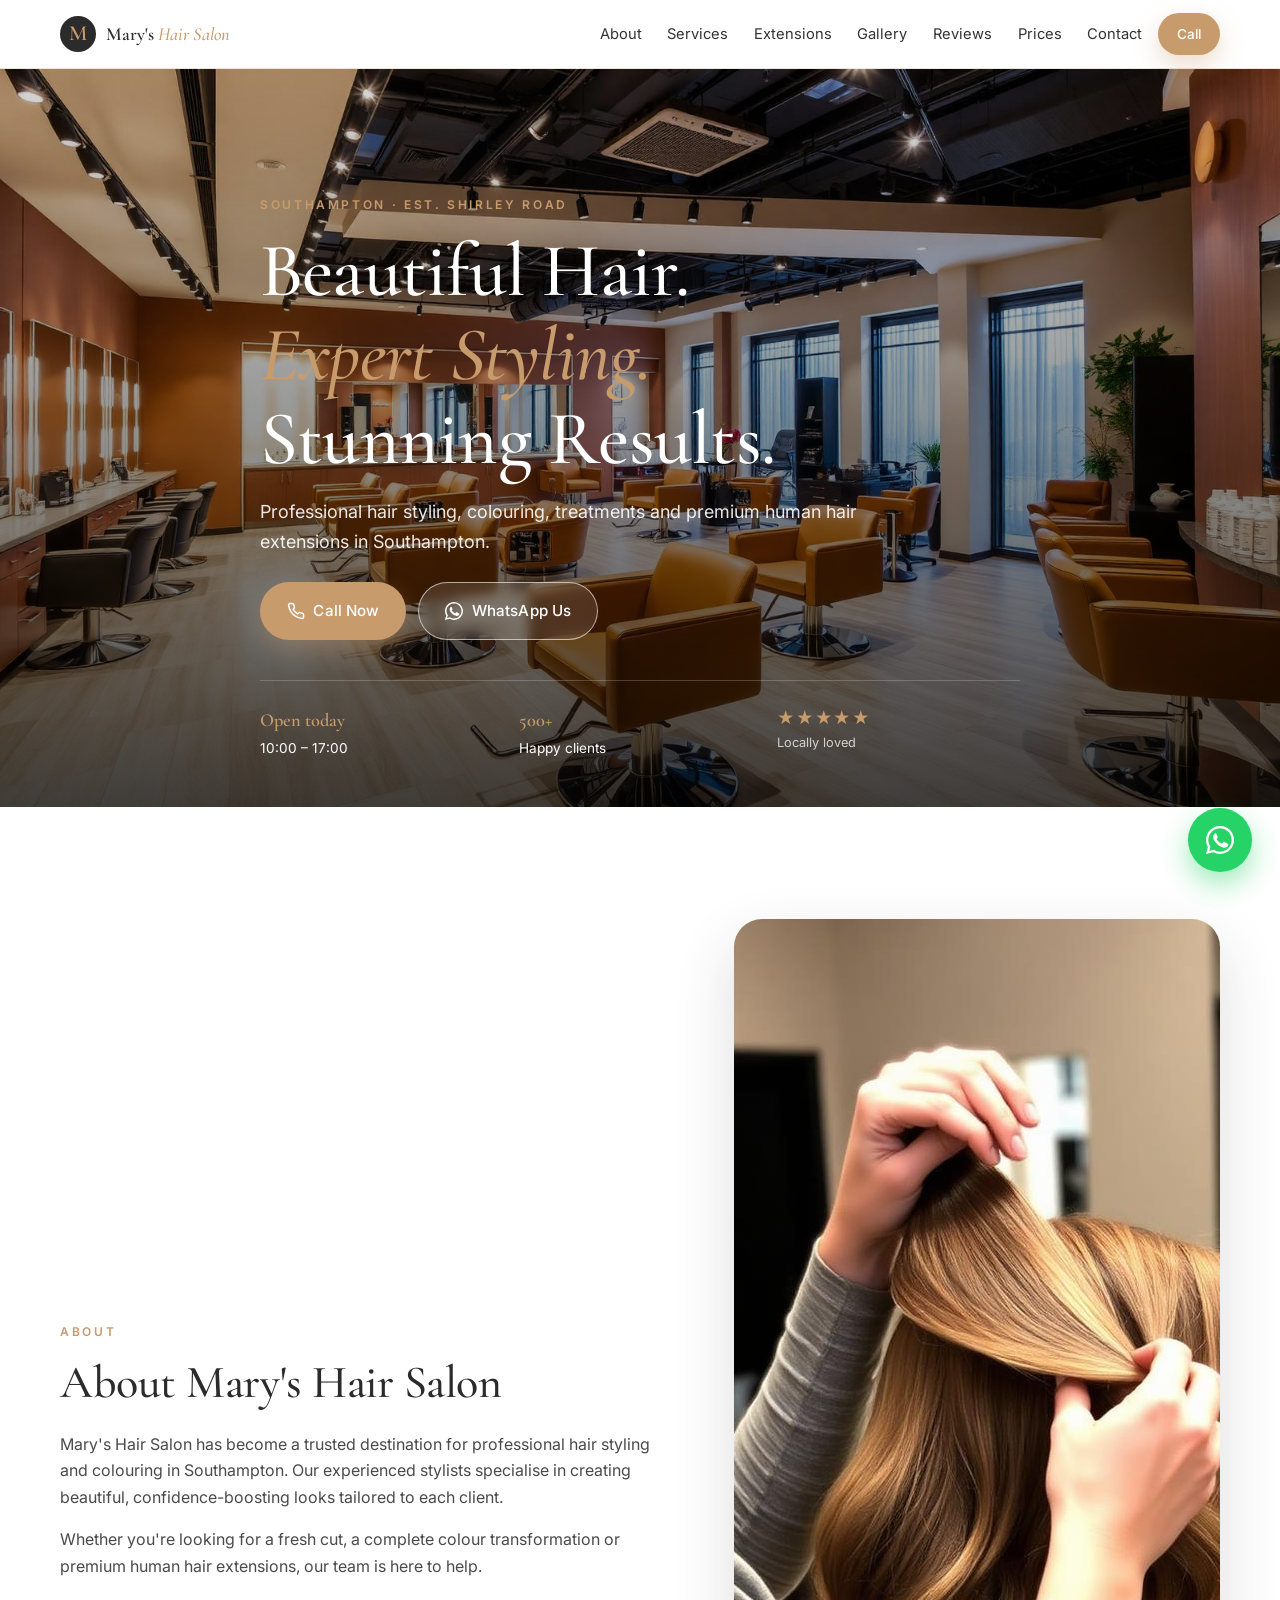
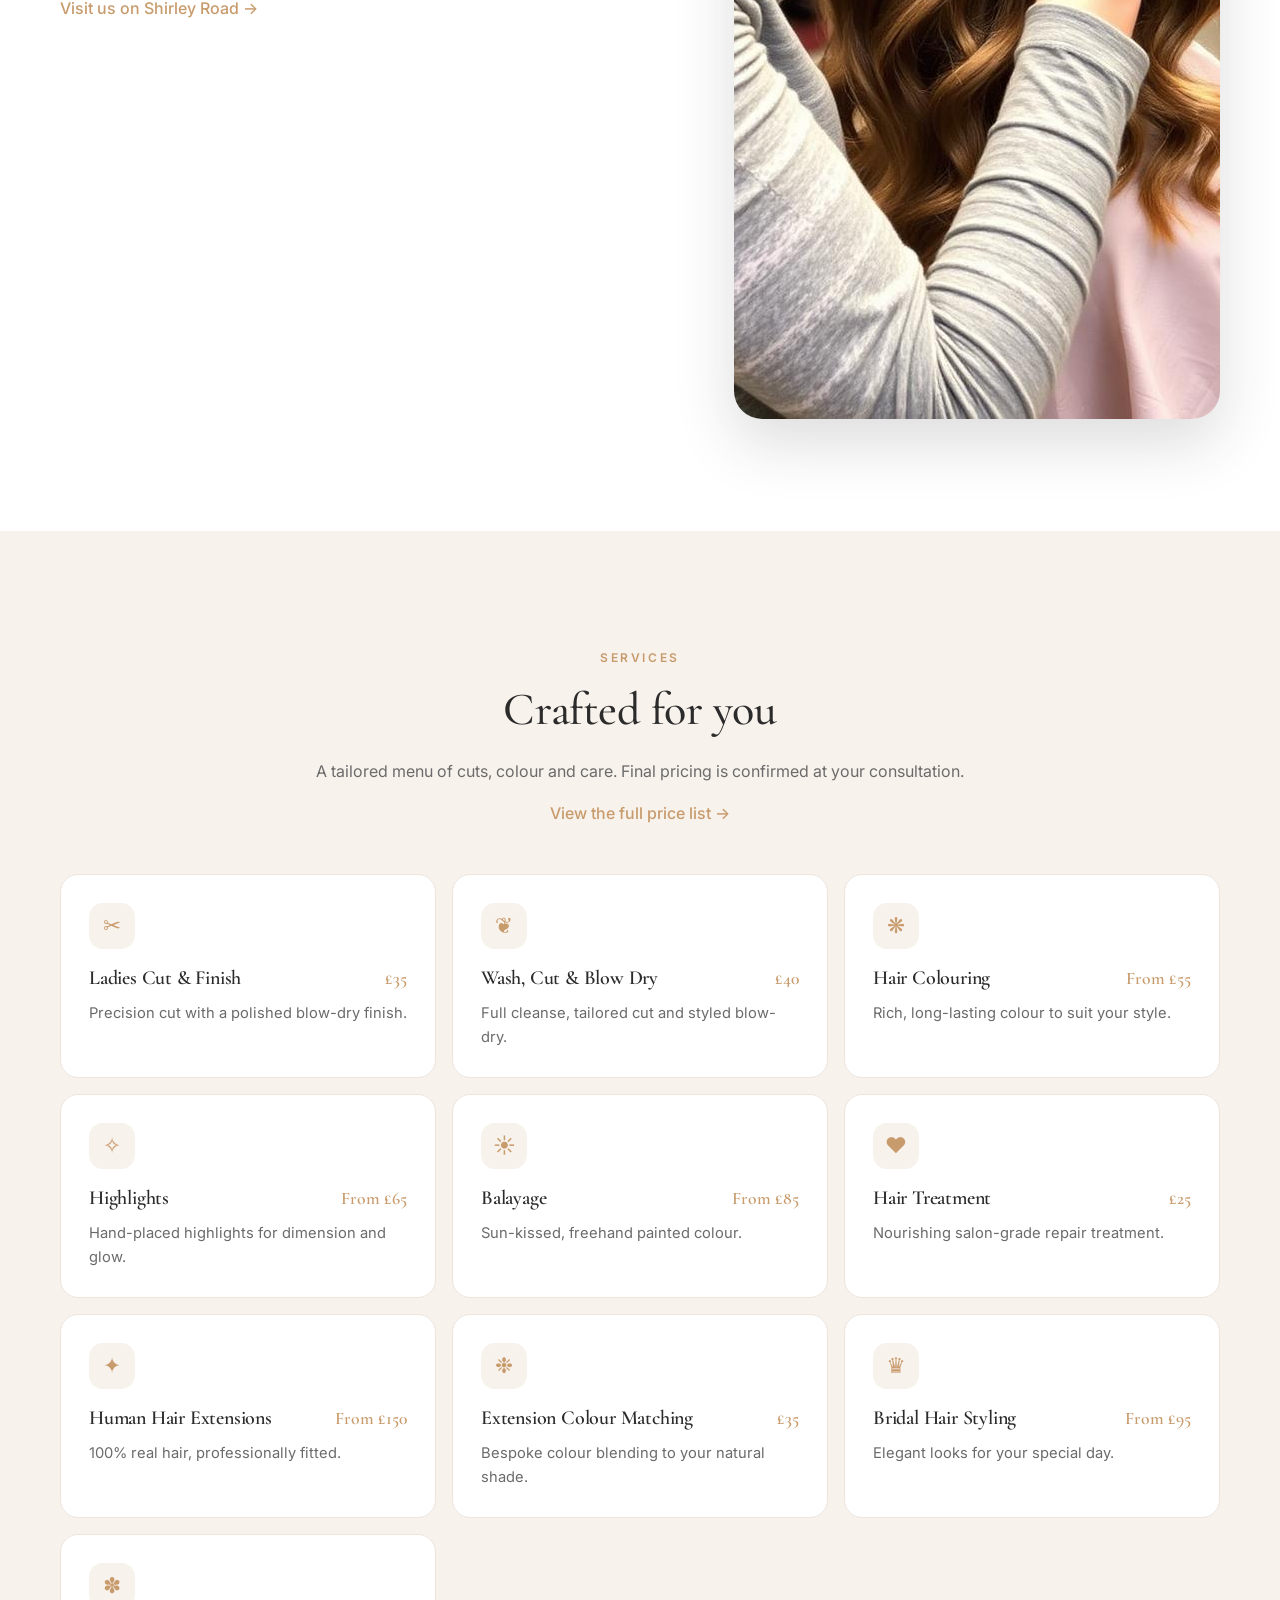
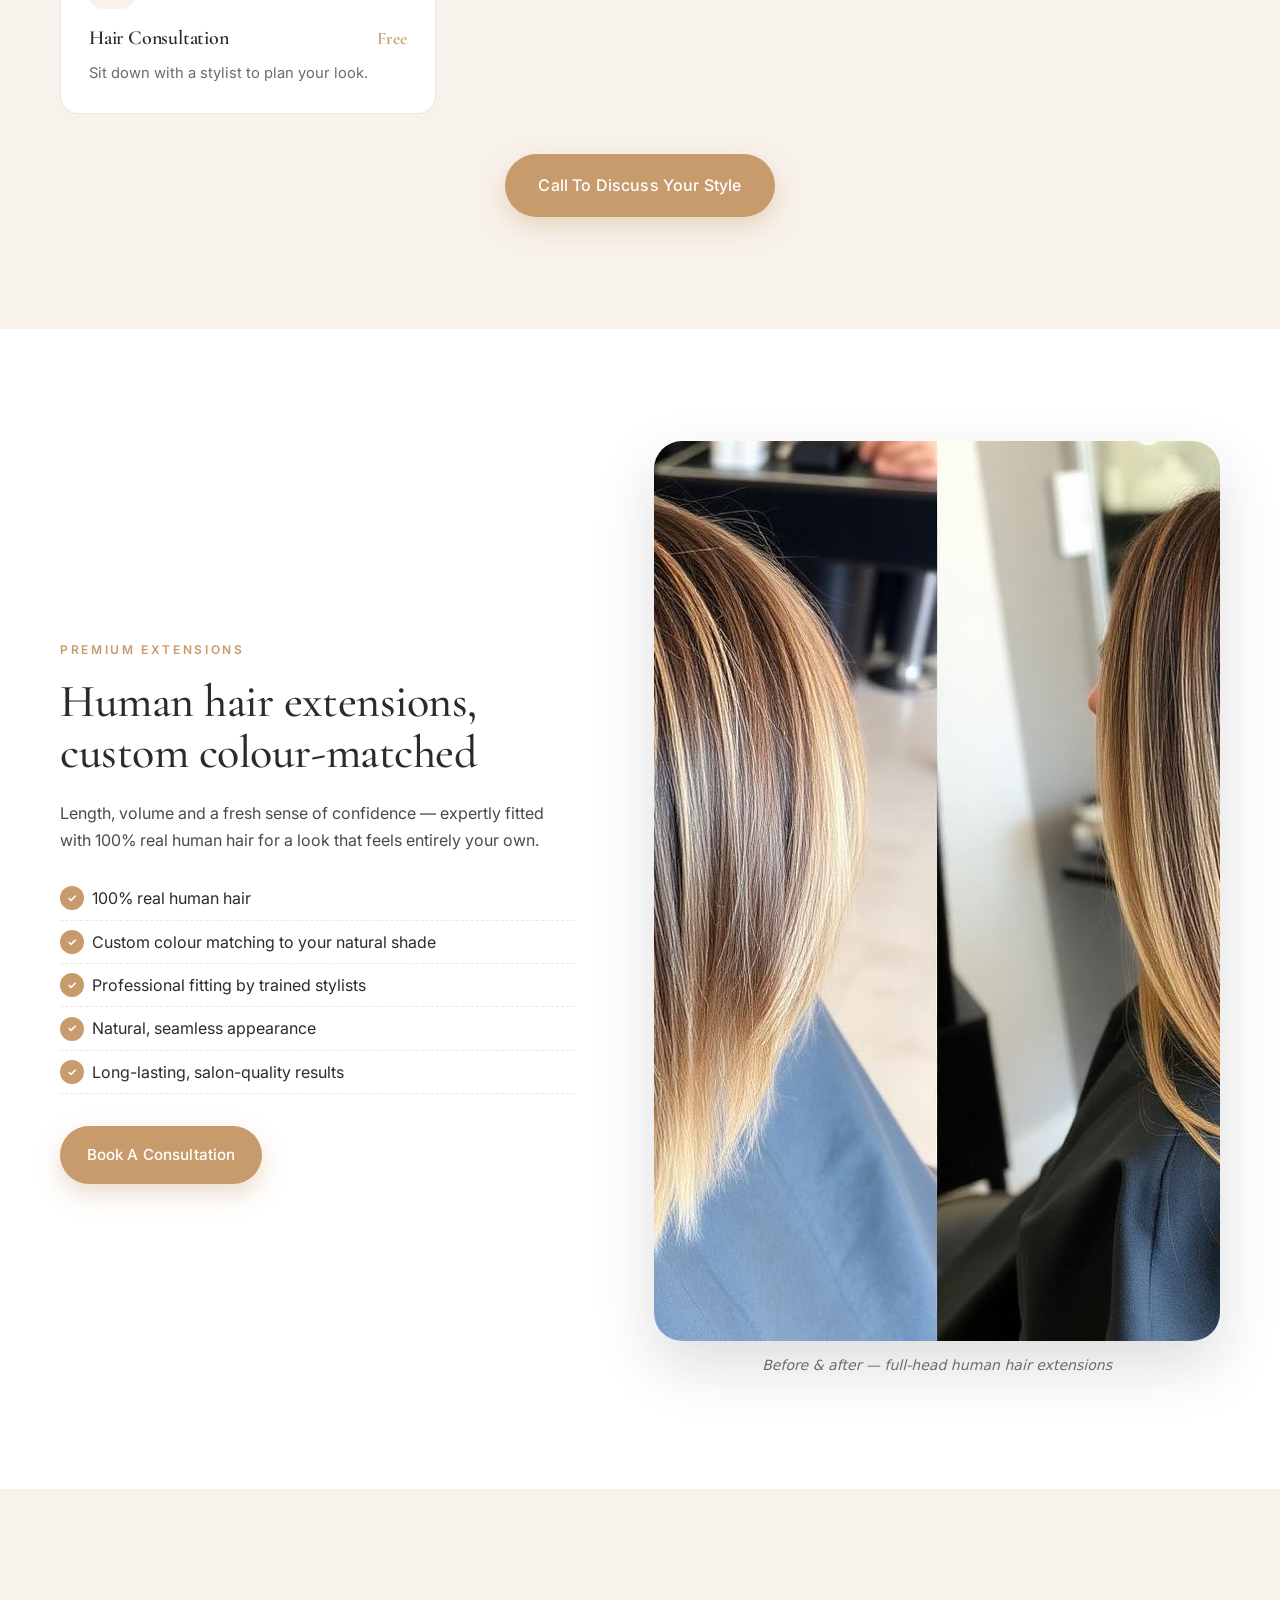
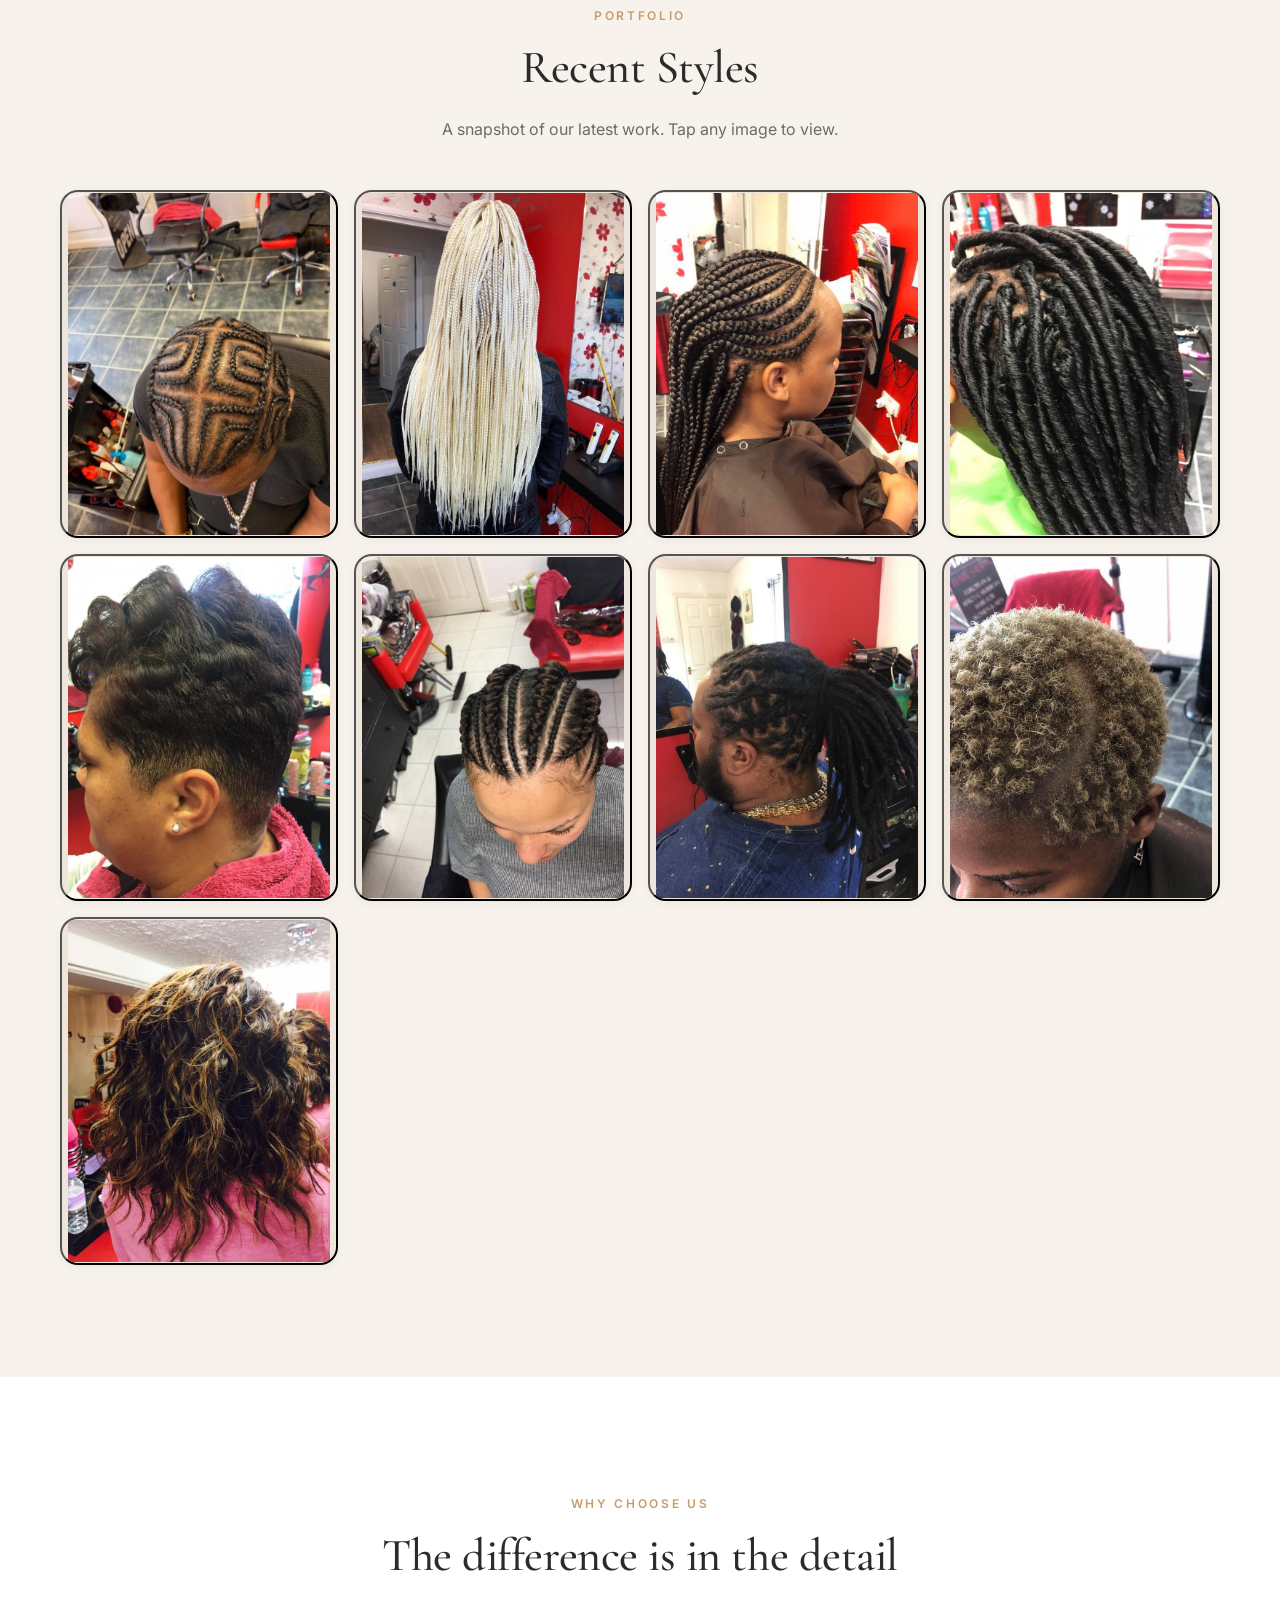
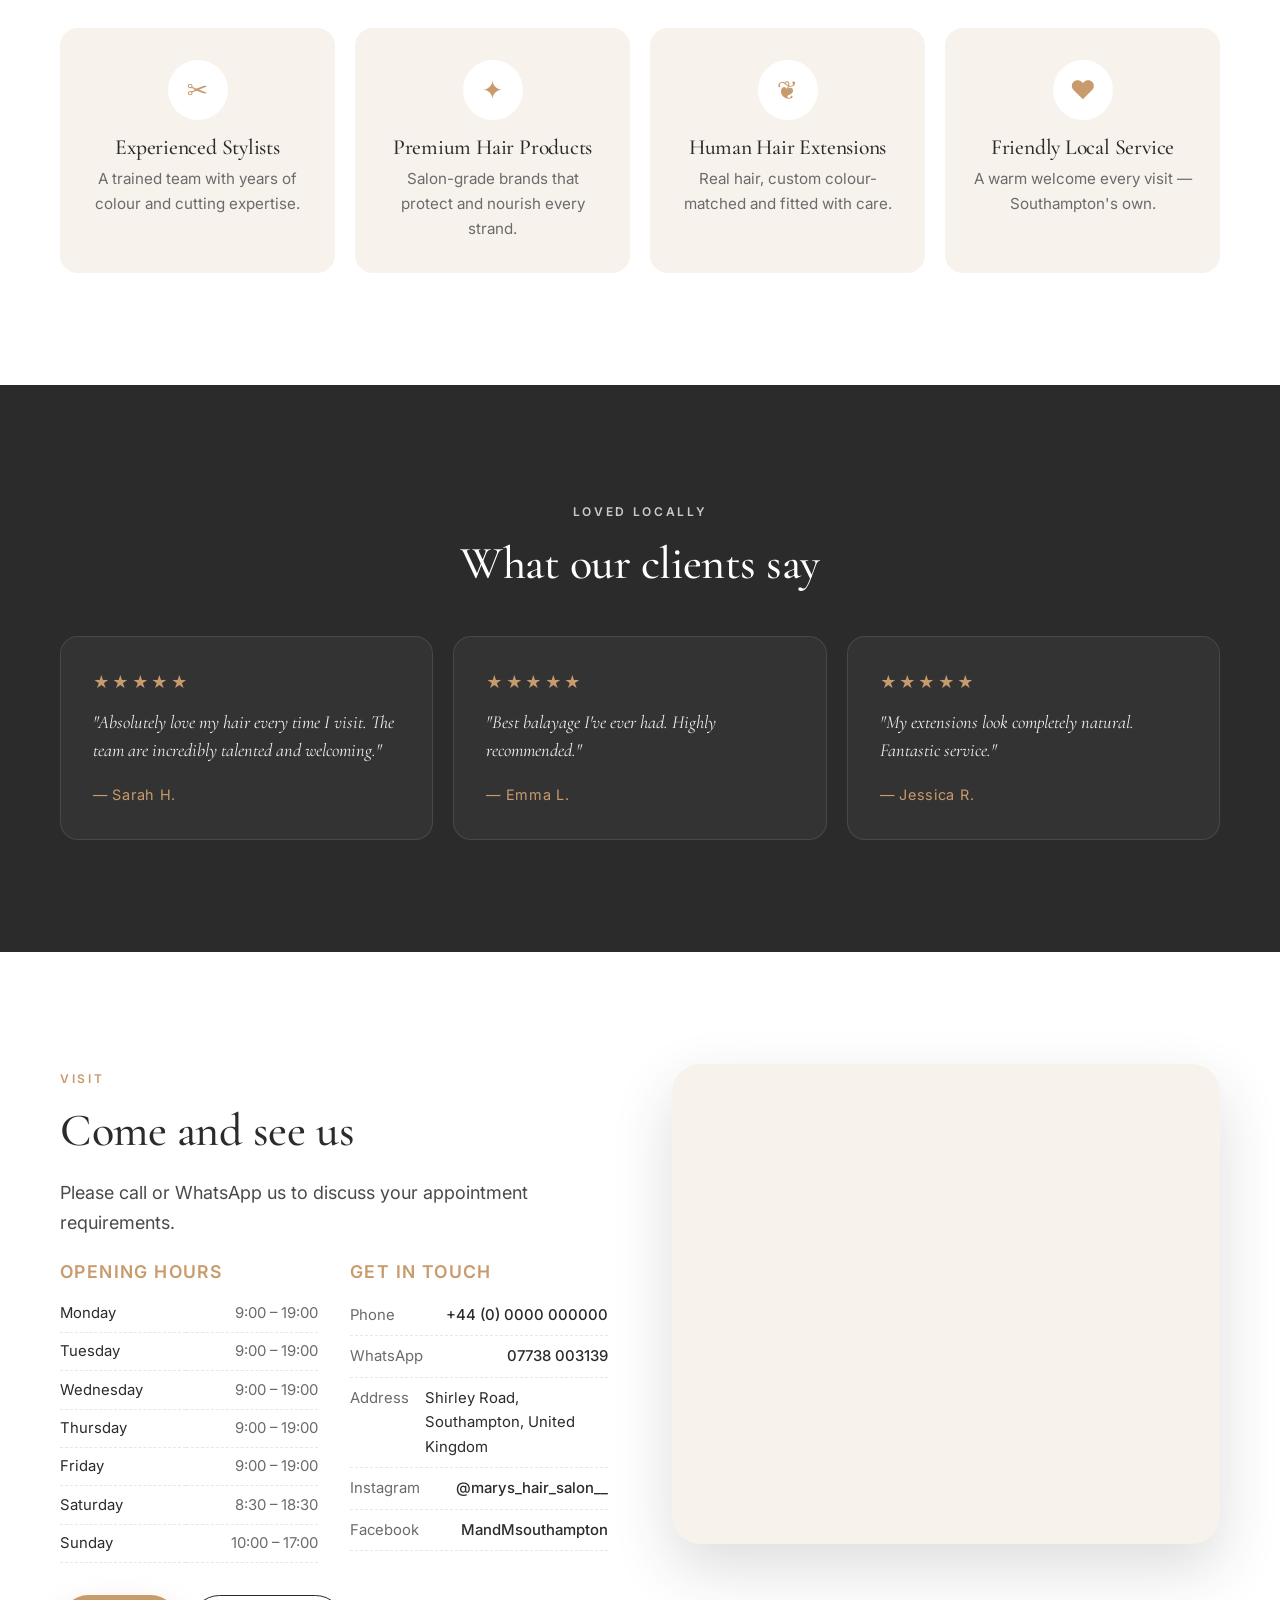
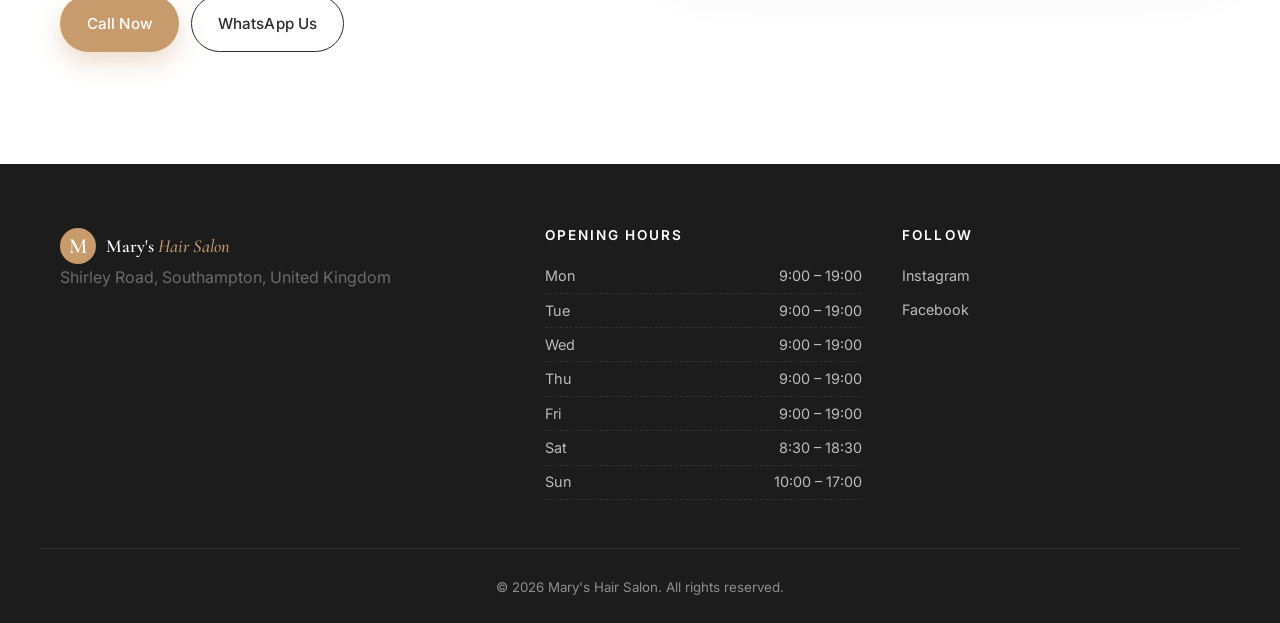
==== commit e0c3b5a5: "Changes Co-authored-by: Skryia <167187170+Skryia@users.noreply.github.com>" ====
--- a/public/salon/index.html
+++ b/public/salon/index.html
@@ -65,6 +65,7 @@
       <a href="#extensions">Extensions</a>
       <a href="#gallery">Gallery</a>
       <a href="#reviews">Reviews</a>
+      <a href="prices.html">Prices</a>
       <a href="#contact">Contact</a>
     </nav>
     <a href="#" class="btn btn--sm btn--primary" data-call>Call</a>
@@ -126,6 +127,7 @@
       <span class="eyebrow">Services</span>
       <h2>Crafted for you</h2>
       <p>A tailored menu of cuts, colour and care. Final pricing is confirmed at your consultation.</p>
+      <p><a href="prices.html" class="link-arrow">View the full price list →</a></p>
     </div>
     <div class="services-grid" id="servicesGrid"><!-- injected by script.js --></div>
     <div class="center reveal">
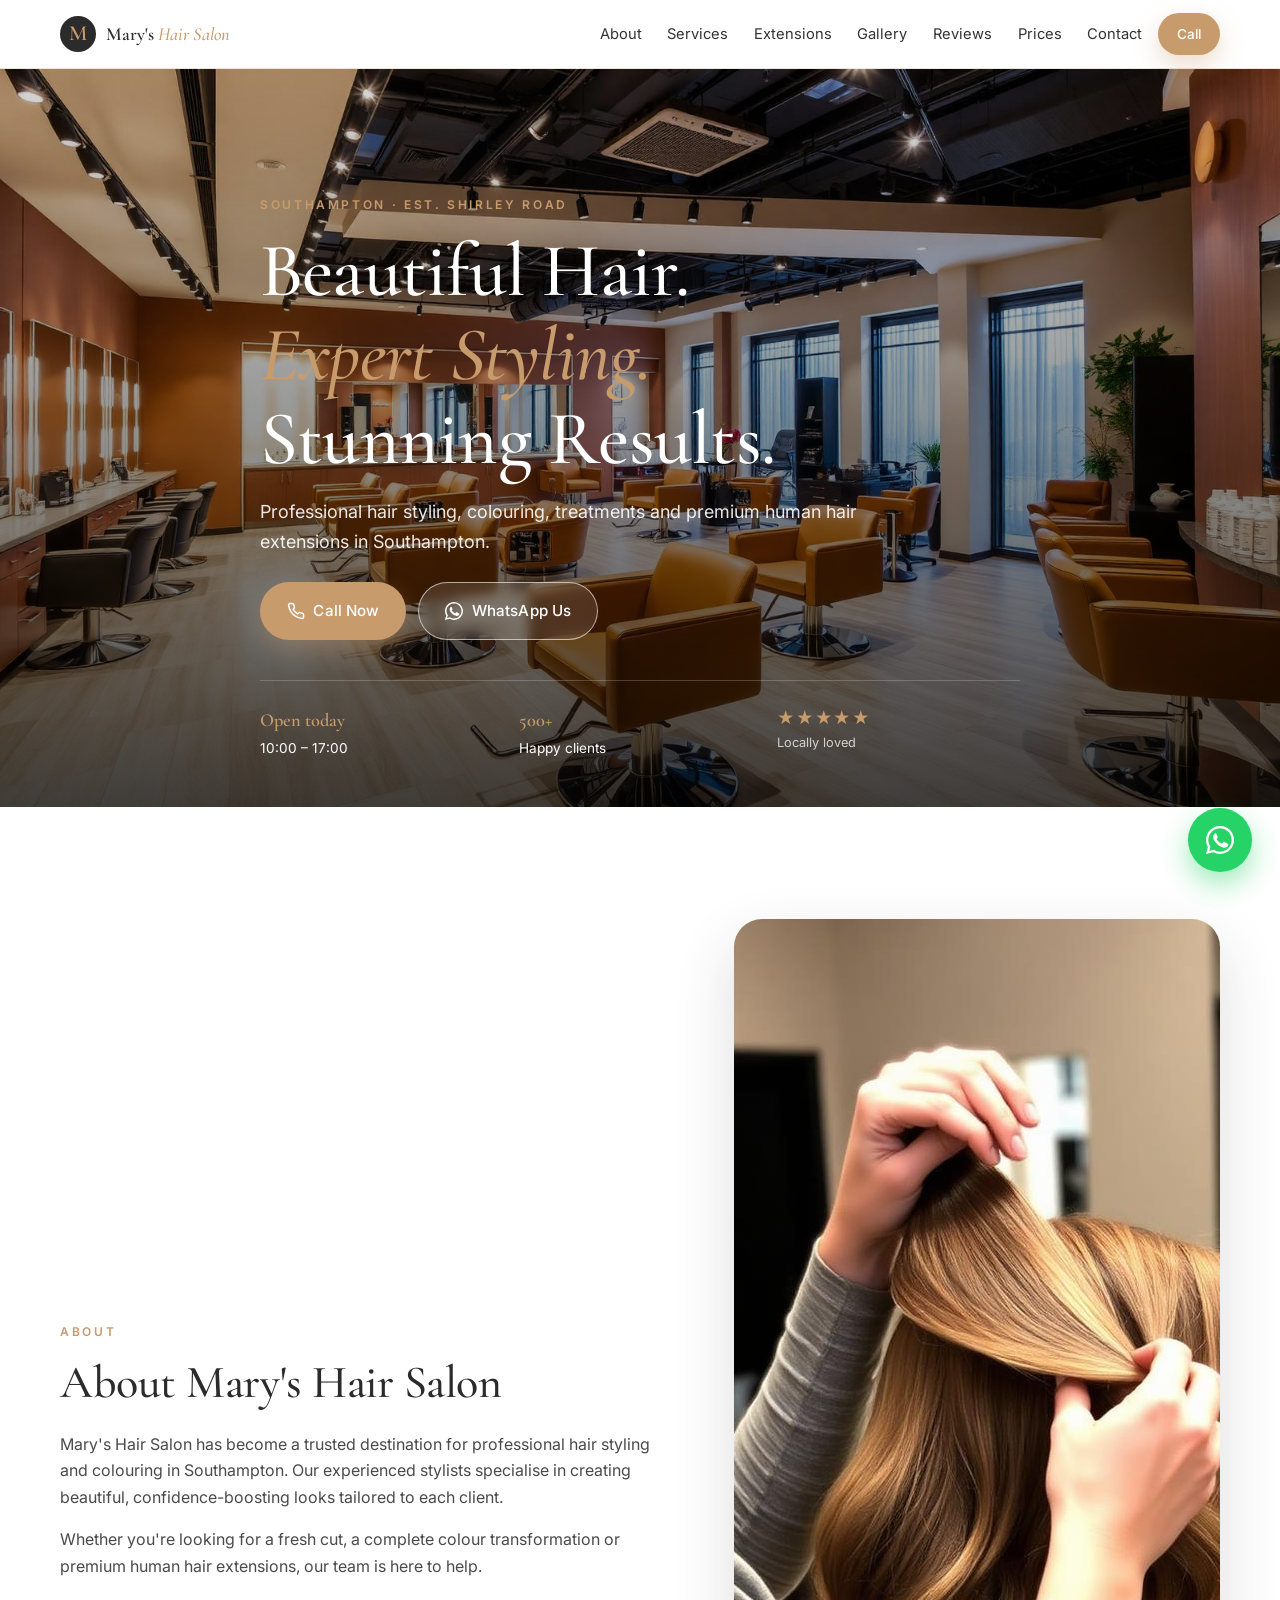
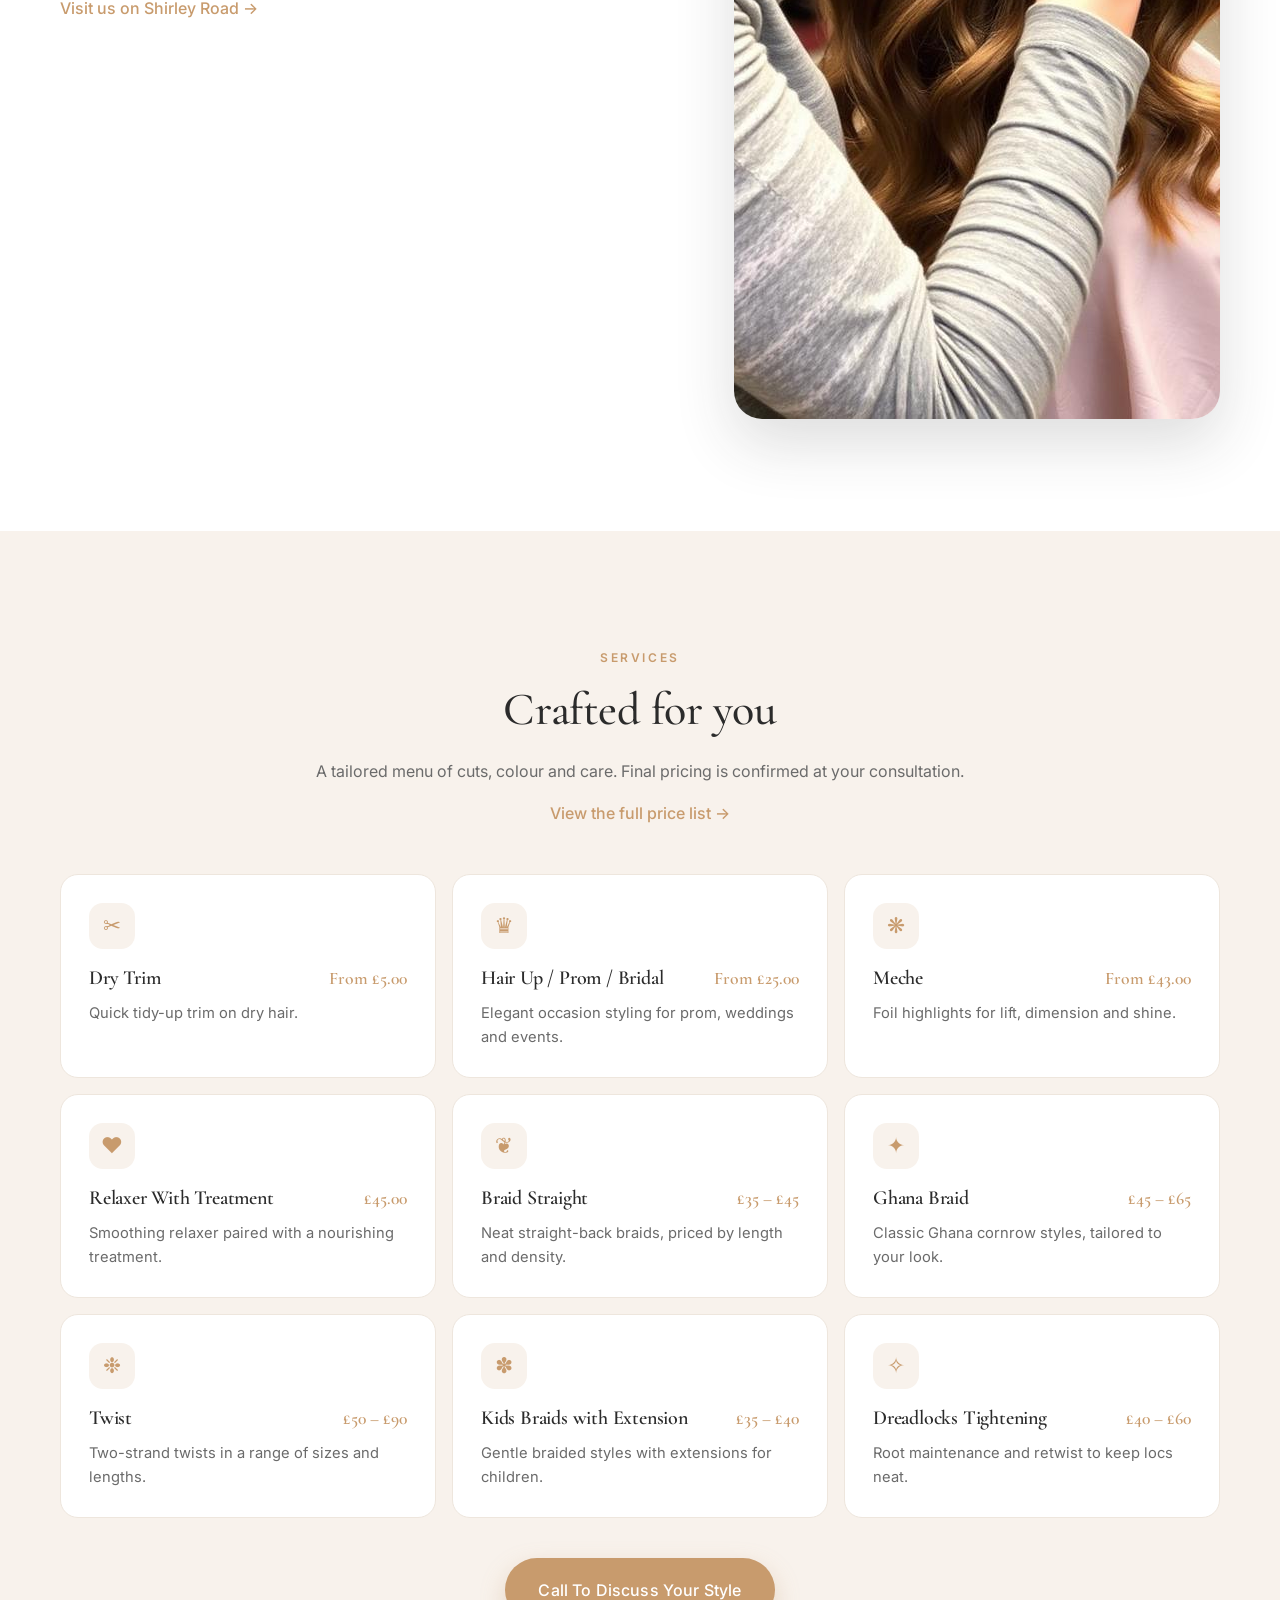
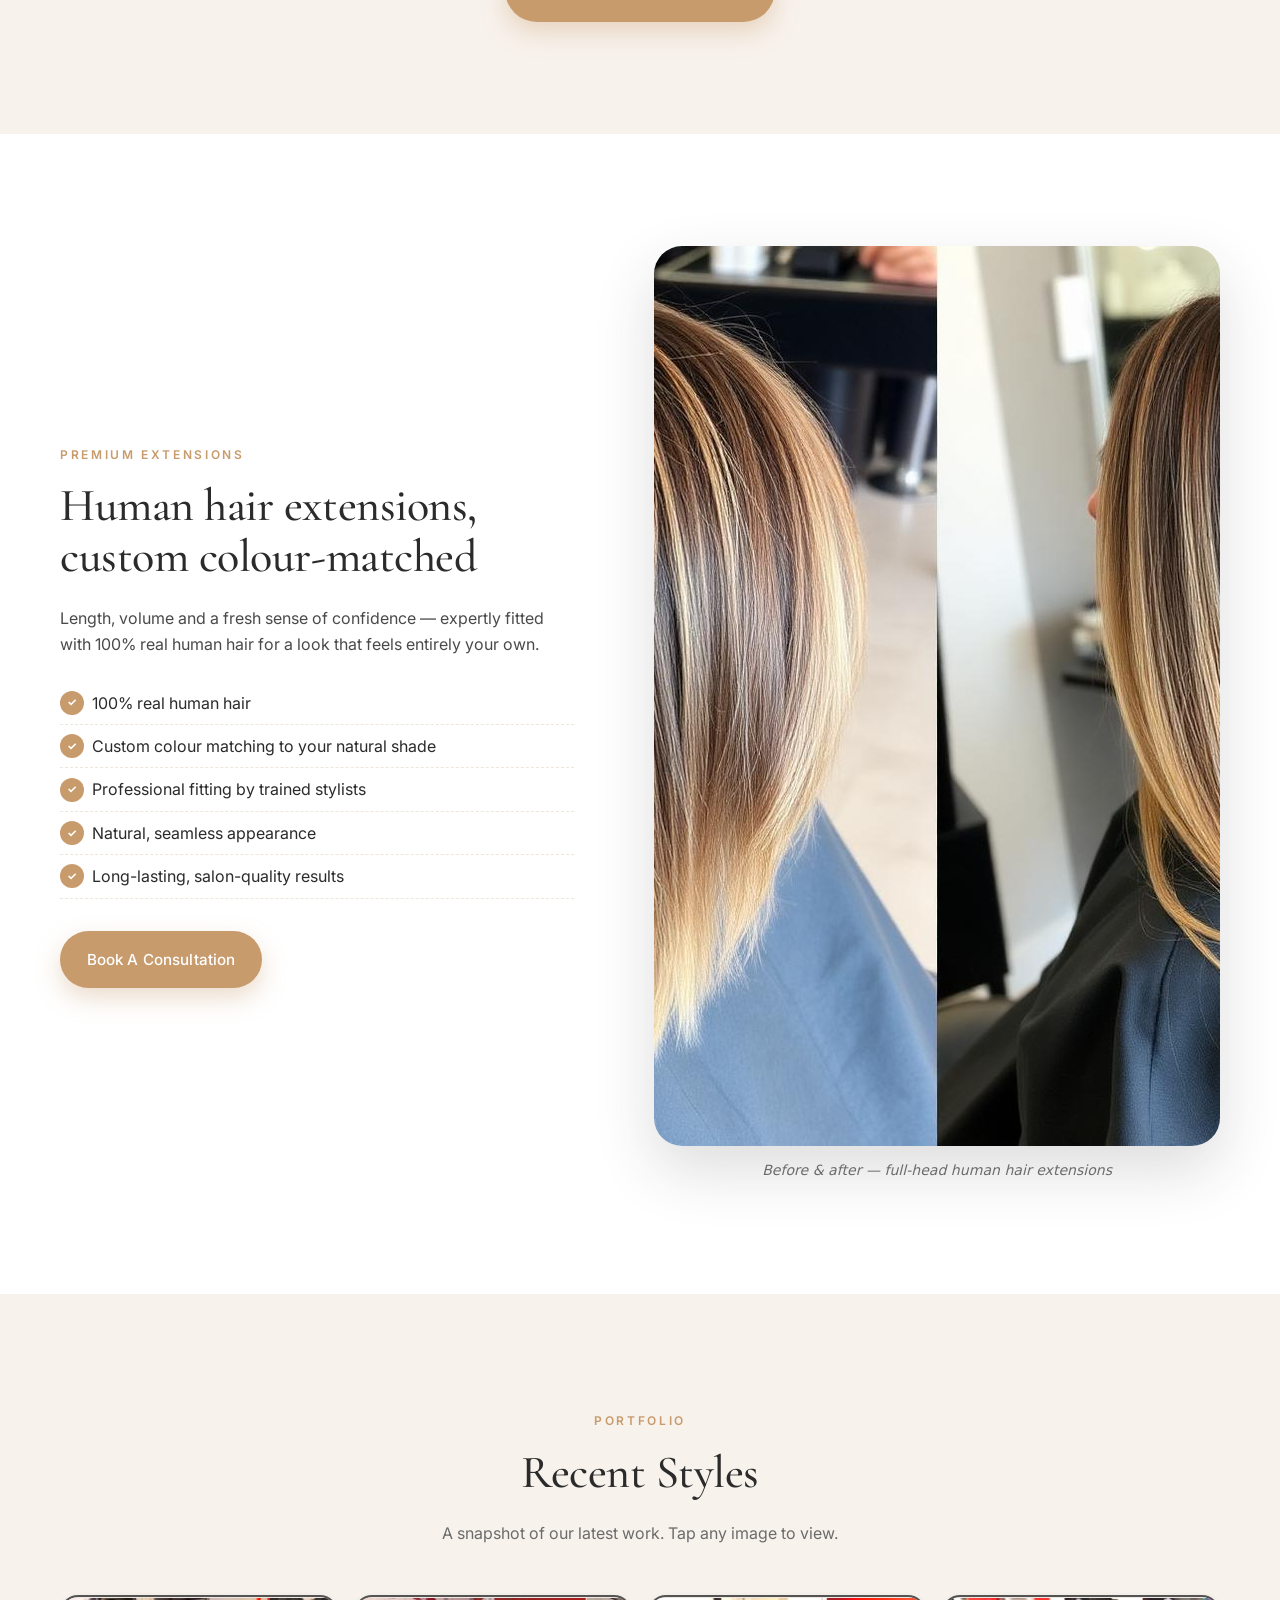
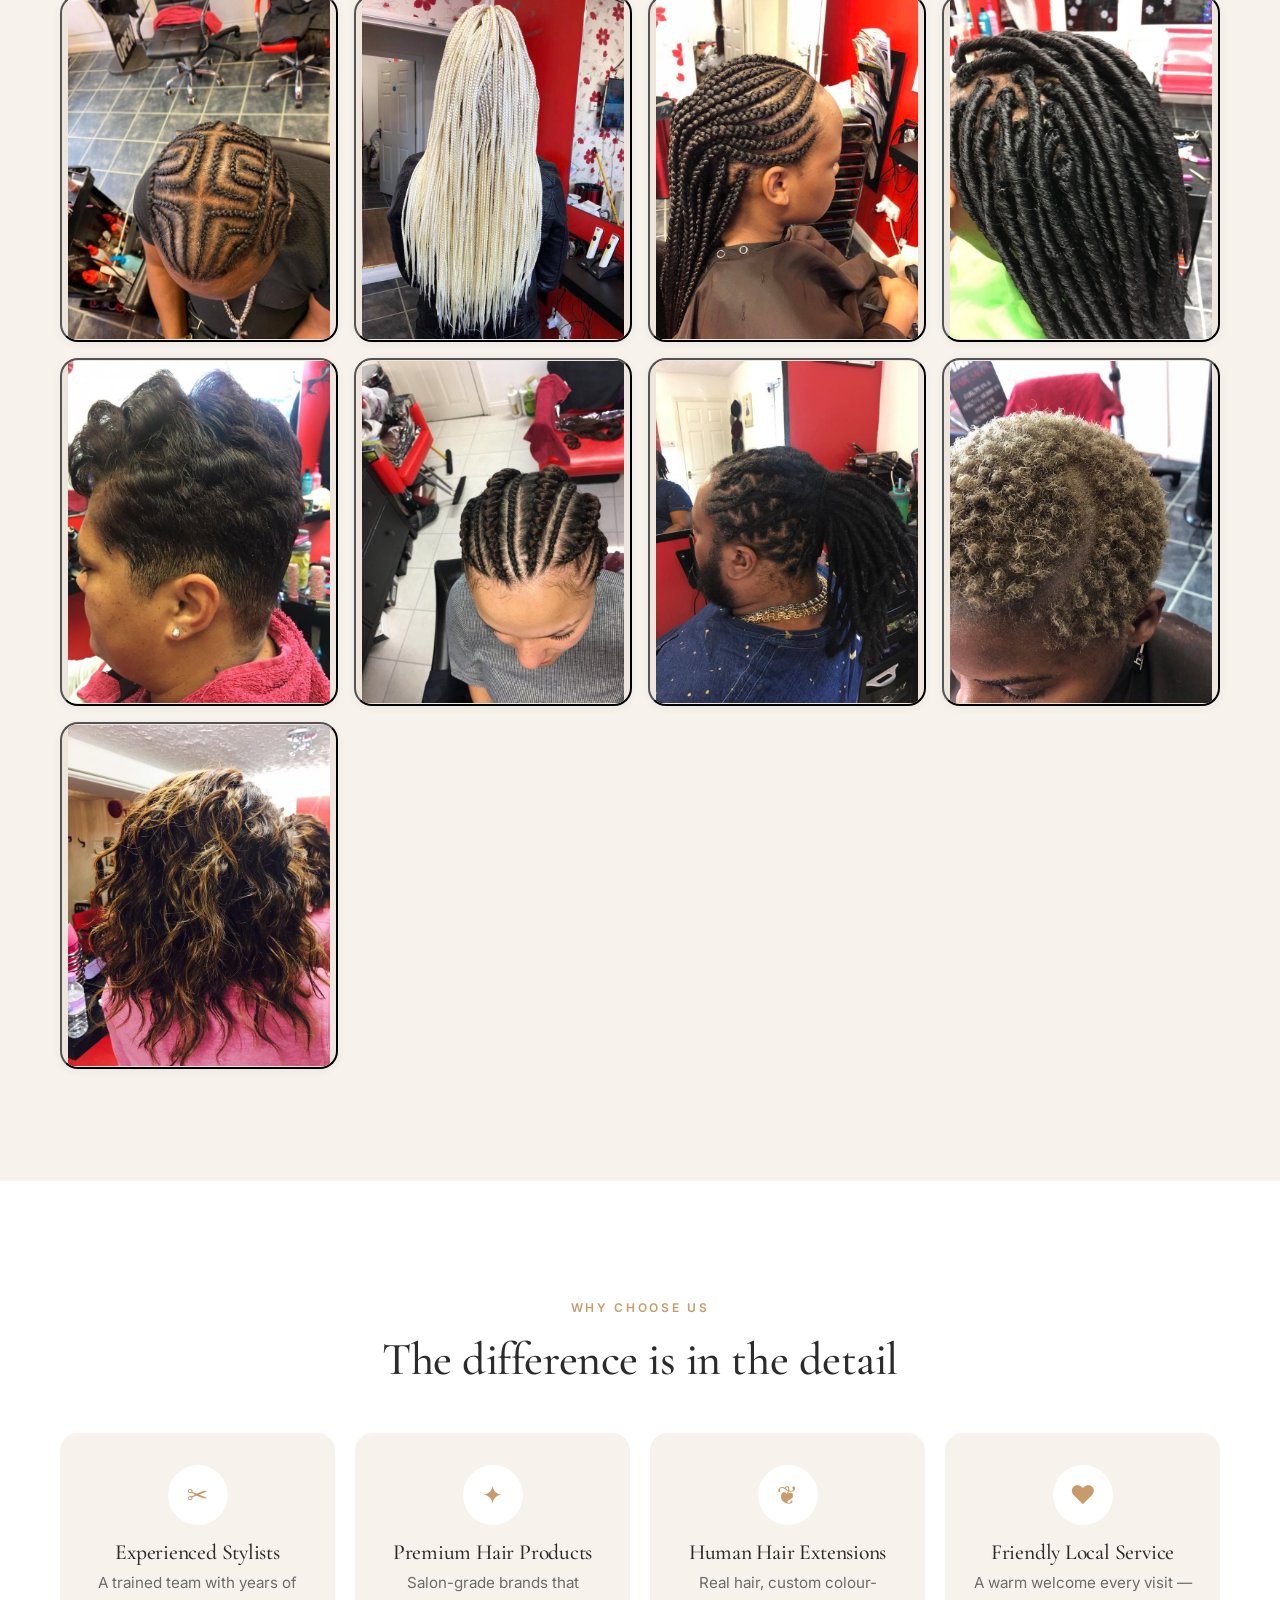
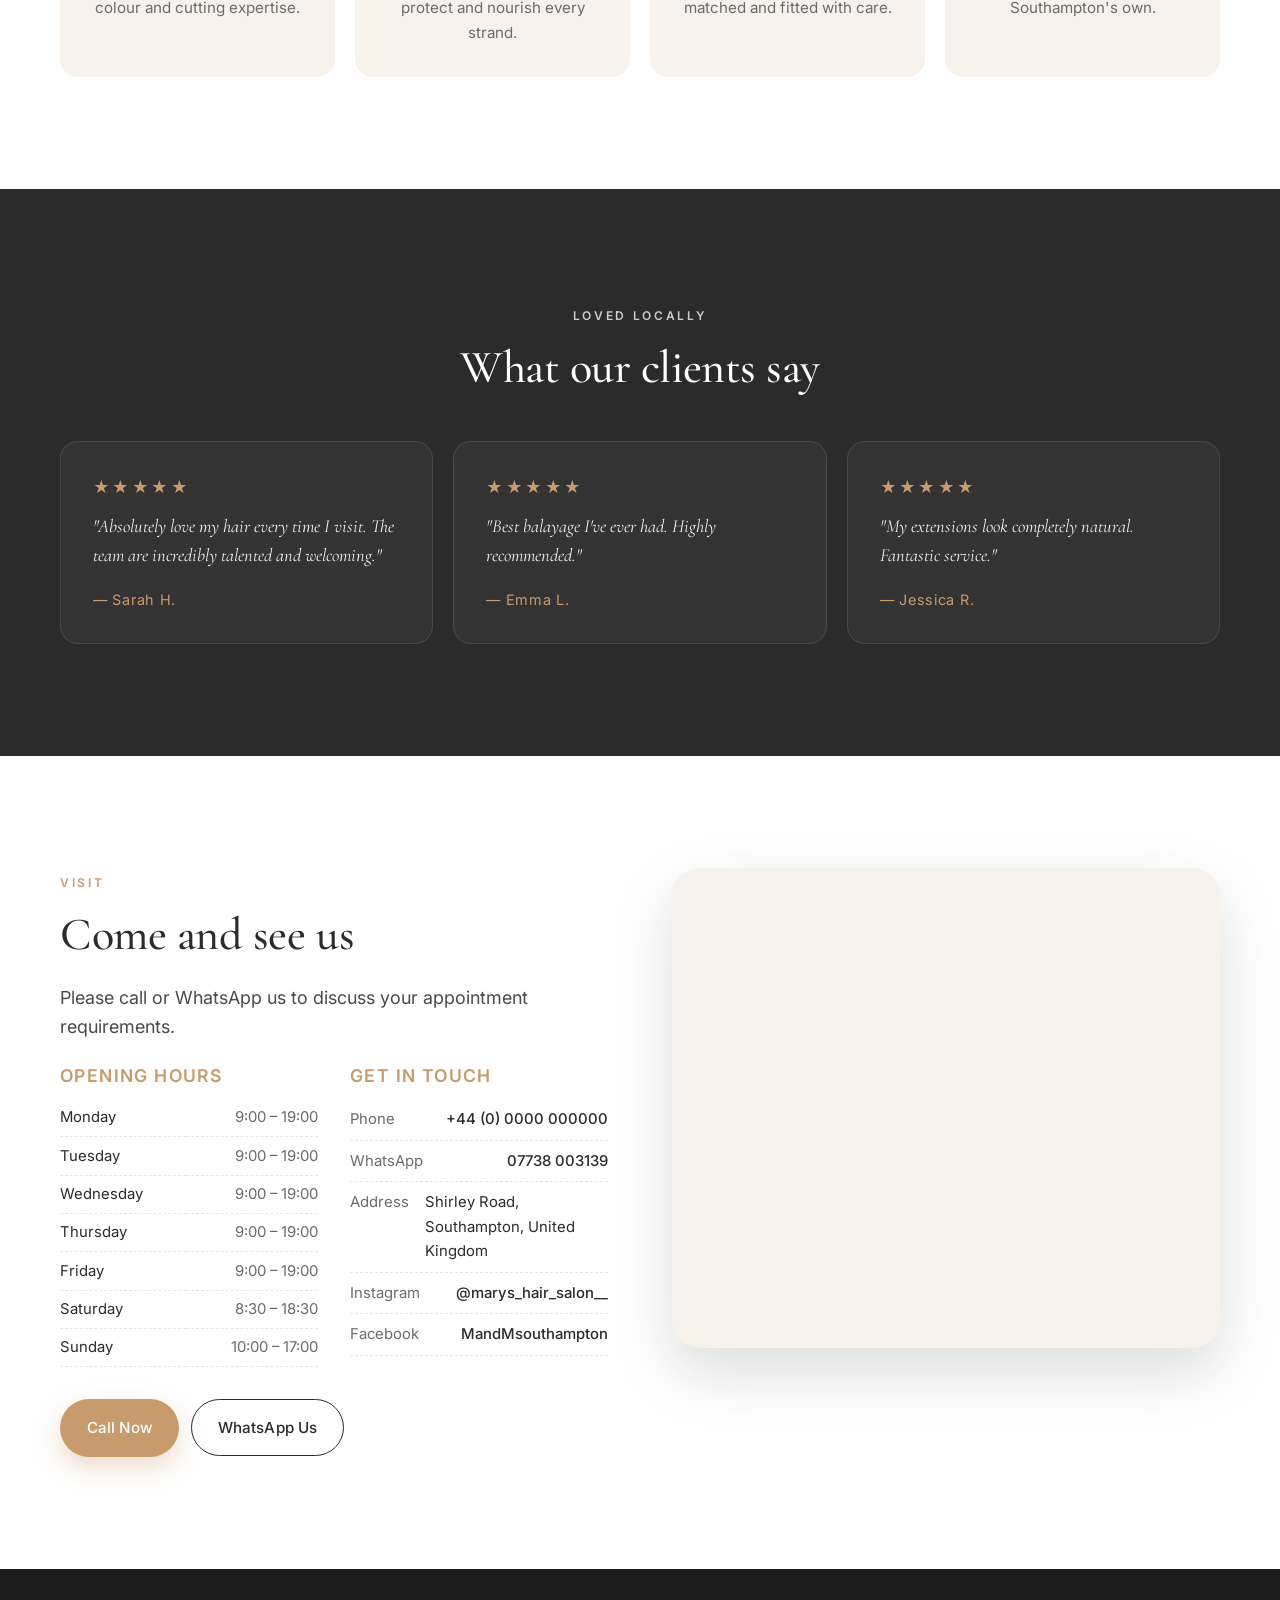
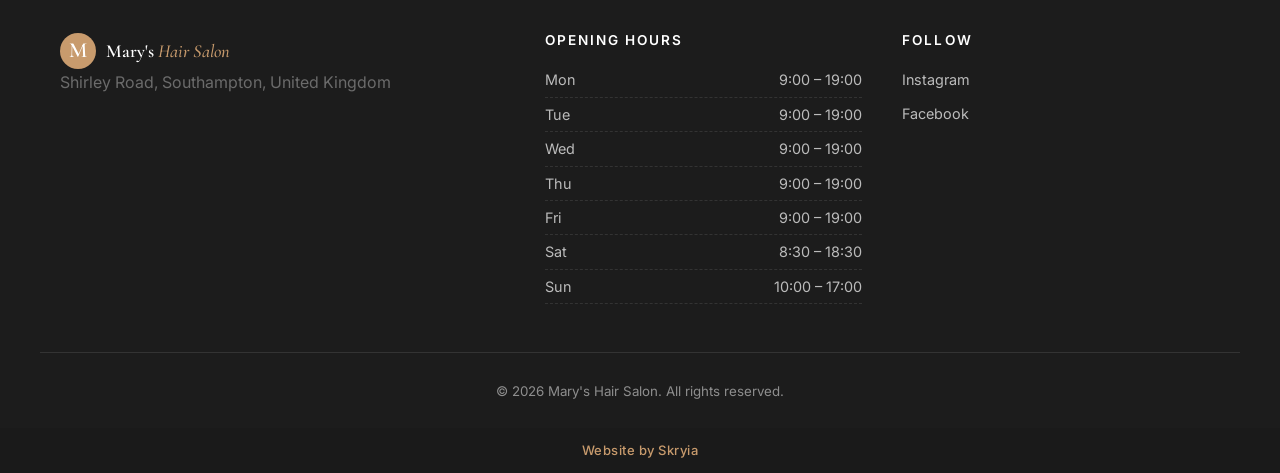
==== commit 9fb67419: "Changes Co-authored-by: Skryia <167187170+Skryia@users.noreply.github.com>" ====
--- a/public/salon/index.html
+++ b/public/salon/index.html
@@ -303,6 +303,10 @@
   </div>
 </footer>
 
+<div class="credit-bar">
+  <a href="https://www.skryia.com" target="_blank" rel="noopener">Website by Skryia</a>
+</div>
+
 <!-- ============ FLOATING WHATSAPP ============ -->
 <a href="#" class="wa-float" data-whatsapp aria-label="Chat on WhatsApp">
   <svg viewBox="0 0 24 24" width="28" height="28" fill="currentColor" aria-hidden="true"><path d="M20.5 3.5A11.9 11.9 0 0 0 12 0C5.4 0 0 5.4 0 12c0 2.1.6 4.2 1.6 6L0 24l6.2-1.6a12 12 0 0 0 5.8 1.5C18.6 24 24 18.6 24 12c0-3.2-1.2-6.2-3.5-8.5zM12 22a10 10 0 0 1-5.1-1.4l-.4-.2-3.7 1 1-3.6-.2-.4A10 10 0 1 1 22 12c0 5.5-4.5 10-10 10zm5.5-7.5c-.3-.2-1.8-.9-2-1s-.5-.2-.7.2-.8 1-1 1.2-.4.2-.7 0a8 8 0 0 1-4-3.5c-.3-.5.3-.5.9-1.6.1-.2 0-.4 0-.5s-.7-1.7-1-2.3c-.3-.6-.5-.5-.7-.5H8c-.2 0-.5 0-.8.4a3.6 3.6 0 0 0-1.1 2.7c0 1.6 1.1 3.1 1.3 3.3s2.3 3.5 5.5 4.9c.8.3 1.3.5 1.8.6.8.3 1.5.2 2 .1.6-.1 1.8-.7 2.1-1.5.3-.7.3-1.3.2-1.5s-.3-.2-.5-.3z"/></svg>
--- a/public/salon/styles.css
+++ b/public/salon/styles.css
@@ -1,3 +1,19 @@
+/* ============ Skryia credit bar ============ */
+.credit-bar {
+  background: #1a1a1a;
+  color: #f8f2ec;
+  text-align: center;
+  padding: 0.75rem 1rem;
+  font-family: "Inter", system-ui, sans-serif;
+  font-size: 0.8125rem;
+  letter-spacing: 0.04em;
+}
+.credit-bar a {
+  color: #C89B6D;
+  text-decoration: none;
+  font-weight: 500;
+}
+.credit-bar a:hover { text-decoration: underline; }
 /* =========================================================
    Mary's Hair Salon — luxury salon styling
    Palette: #C89B6D primary · #F8F2EC secondary · #2B2B2B accent · #FFFFFF bg
@@ -425,6 +441,99 @@
 .reveal { opacity: 0; transform: translateY(24px); transition: opacity .8s ease, transform .8s ease; }
 .reveal.is-visible { opacity: 1; transform: none; }
 
+/* ---------- Prices page ---------- */
+.prices-hero {
+  background: var(--secondary);
+  padding: 7rem 0 3rem;
+  text-align: center;
+  border-bottom: 1px solid var(--line);
+}
+.prices-hero h1 { font-size: clamp(2.2rem, 5vw, 3.6rem); margin-bottom: .5rem; }
+.prices-hero p { color: var(--muted); max-width: 620px; margin: 0 auto; }
+.prices-hero .note {
+  display: inline-block; margin-top: 1.25rem;
+  background: #fff; border: 1px solid var(--line); border-radius: 999px;
+  padding: .5rem 1.1rem; font-size: .85rem; color: var(--accent);
+}
+.prices-hero .note strong { color: var(--primary); }
+
+.price-block { margin-bottom: 3rem; }
+.price-block > .eyebrow { display: block; text-align: center; }
+.price-block h2 {
+  text-align: center; margin-bottom: .35rem;
+}
+.price-block__sub { text-align: center; color: var(--muted); margin: 0 auto 2rem; max-width: 640px; font-size: .95rem; }
+
+.price-card {
+  background: #fff; border: 1px solid var(--line); border-radius: var(--radius);
+  padding: 1.5rem; margin-bottom: 1.25rem;
+  box-shadow: var(--shadow-sm);
+}
+.price-card h3 {
+  font-family: var(--display); font-size: 1.35rem; font-weight: 600;
+  margin: 0 0 1rem; color: var(--accent);
+  padding-bottom: .6rem; border-bottom: 1px solid var(--line);
+}
+
+.price-table-wrap { overflow-x: auto; -webkit-overflow-scrolling: touch; }
+.price-table {
+  width: 100%; border-collapse: collapse; font-size: .9rem;
+  min-width: 540px;
+}
+.price-table th, .price-table td {
+  padding: .6rem .75rem; text-align: right; border-bottom: 1px dashed var(--line);
+  white-space: nowrap;
+}
+.price-table th:first-child, .price-table td:first-child {
+  text-align: left; font-weight: 500; color: var(--accent); white-space: normal;
+}
+.price-table thead th {
+  background: var(--secondary); color: var(--primary);
+  font-family: var(--body); font-size: .72rem; font-weight: 600;
+  letter-spacing: .14em; text-transform: uppercase;
+  border-bottom: 1px solid var(--line);
+}
+.price-table tbody td { color: #4a4a4a; font-variant-numeric: tabular-nums; }
+.price-table tbody tr:hover { background: var(--secondary); }
+.price-table td.empty { color: #cfcfcf; }
+
+.price-list { list-style: none; padding: 0; margin: 0; }
+.price-list li {
+  display: flex; justify-content: space-between; align-items: baseline; gap: 1rem;
+  padding: .65rem 0; border-bottom: 1px dashed var(--line);
+}
+.price-list li:last-child { border-bottom: 0; }
+.price-list .name { color: var(--accent); }
+.price-list .price {
+  font-family: var(--display); color: var(--primary); font-weight: 600;
+  font-size: 1.05rem; white-space: nowrap; font-variant-numeric: tabular-nums;
+}
+
+.price-note {
+  margin-top: 1rem; padding: .85rem 1rem; border-left: 3px solid var(--primary);
+  background: var(--secondary); color: var(--muted); font-size: .88rem; border-radius: 0 8px 8px 0;
+}
+
+.price-columns {
+  display: grid; gap: 1.25rem; grid-template-columns: 1fr;
+}
+@media (min-width: 1024px) { .price-columns { grid-template-columns: 1fr 1fr; } }
+
+.price-extras {
+  display: grid; gap: 1rem; grid-template-columns: 1fr;
+  margin-top: 2rem;
+}
+@media (min-width: 640px) { .price-extras { grid-template-columns: 1fr 1fr; } }
+.price-extra {
+  background: var(--accent); color: #fff; border-radius: var(--radius);
+  padding: 1.5rem; text-align: center;
+}
+.price-extra strong {
+  display: block; font-family: var(--display); color: var(--primary);
+  font-size: 1.8rem; font-weight: 600; margin-bottom: .25rem;
+}
+.price-extra span { color: rgba(255,255,255,.75); font-size: .9rem; }
+
 @media (prefers-reduced-motion: reduce) {
   * { animation: none !important; transition: none !important; }
   html { scroll-behavior: auto; }
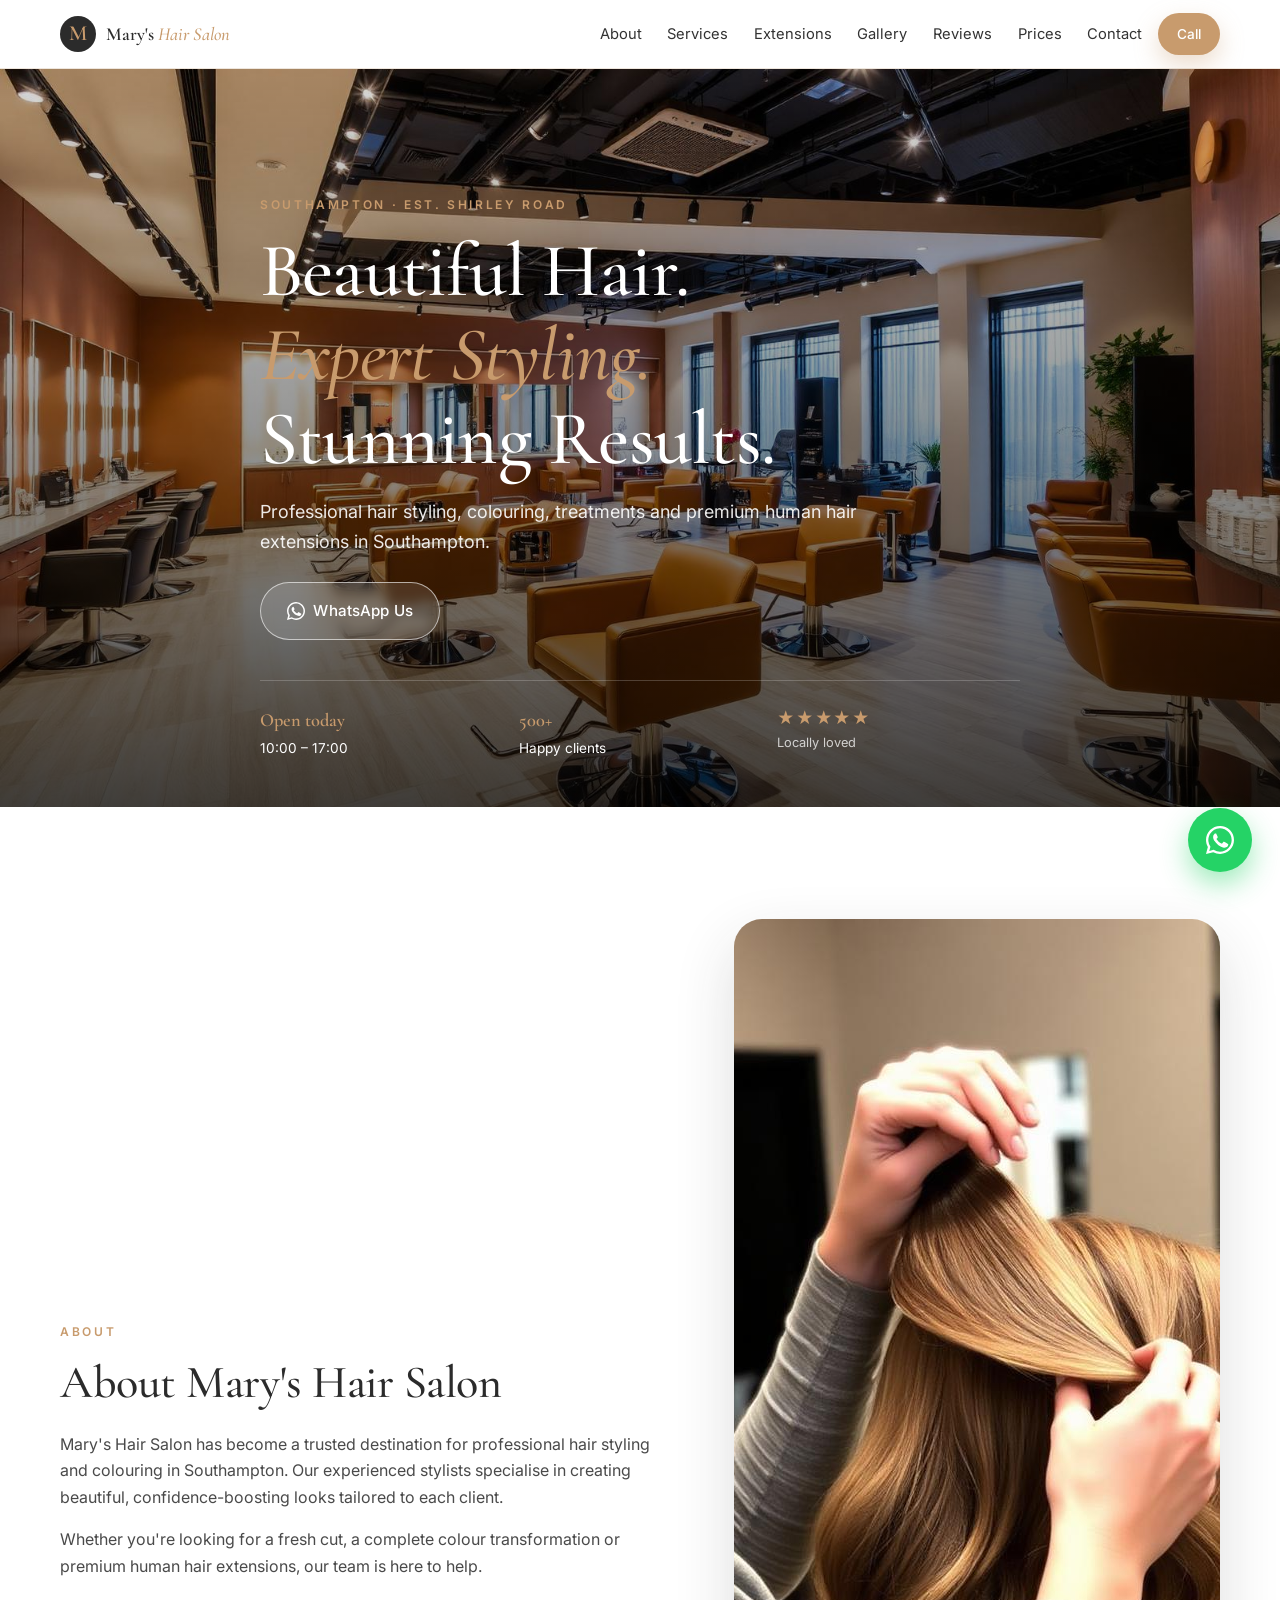
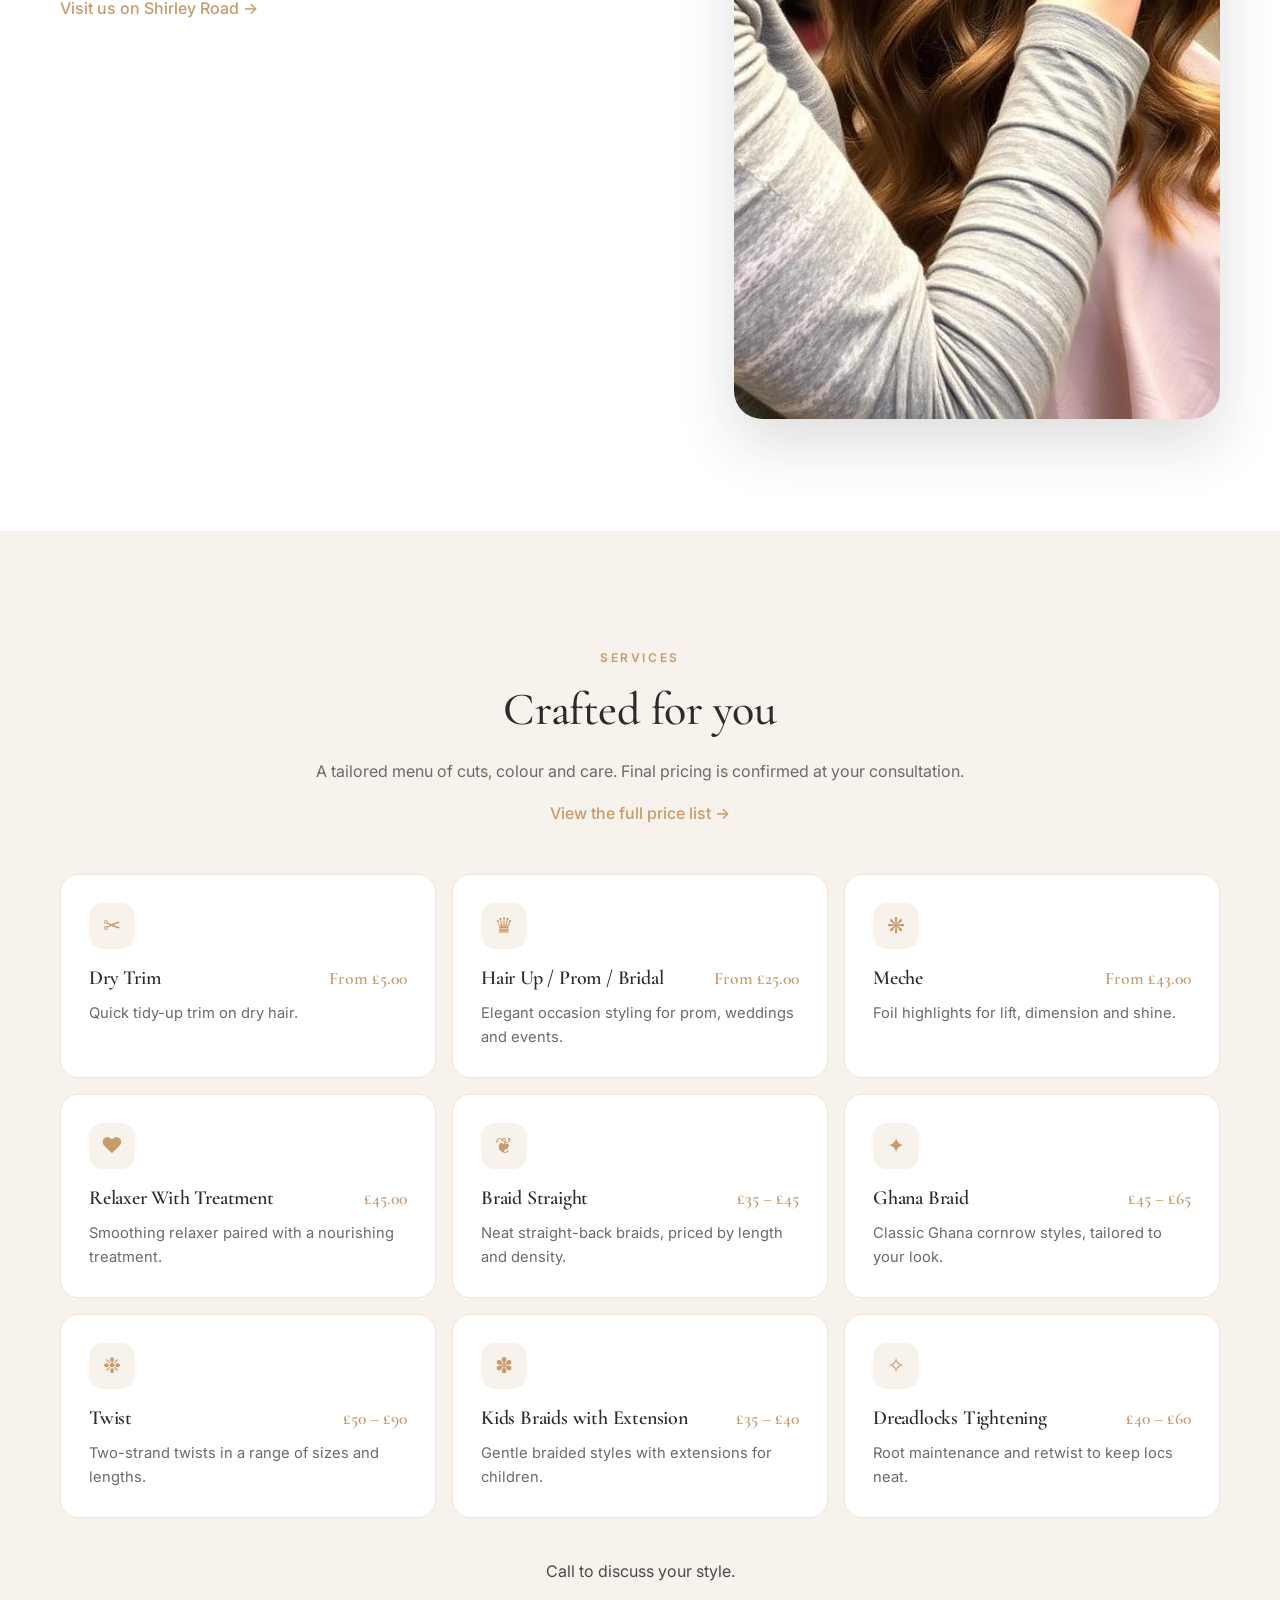
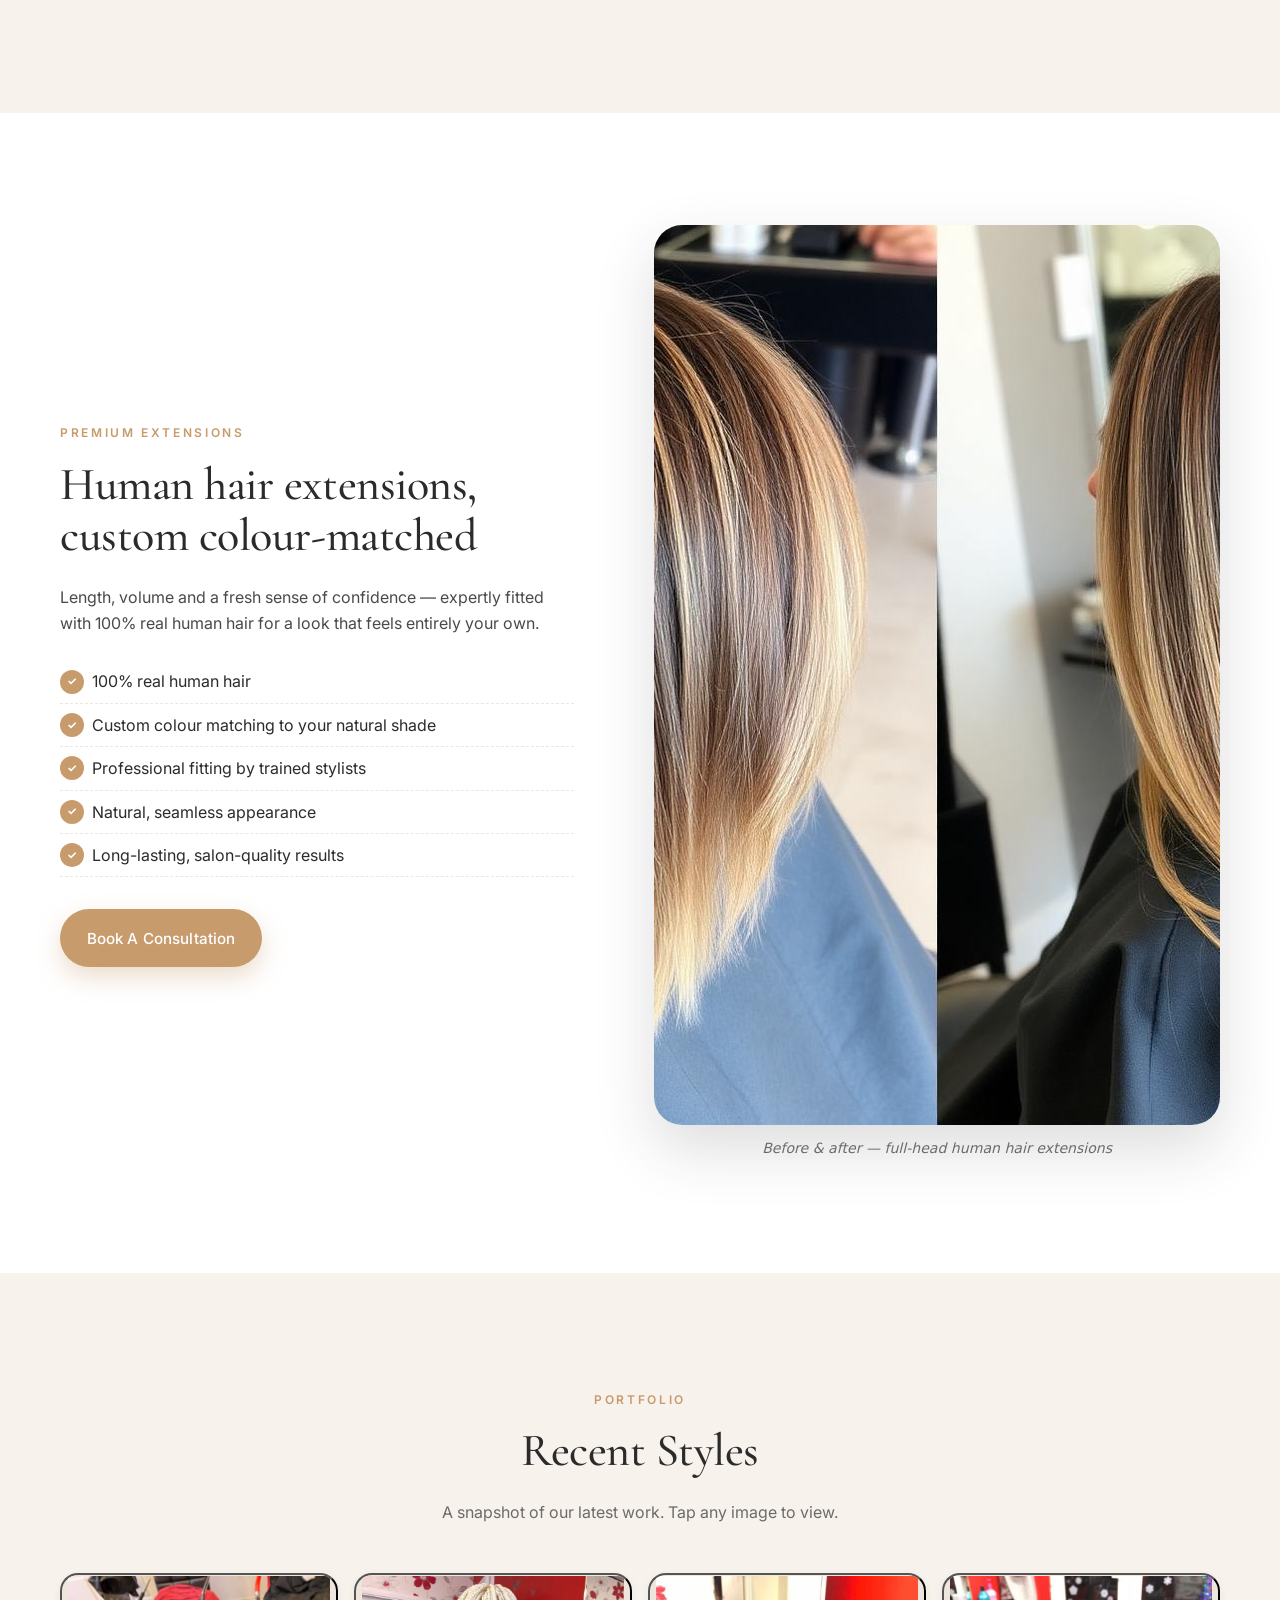
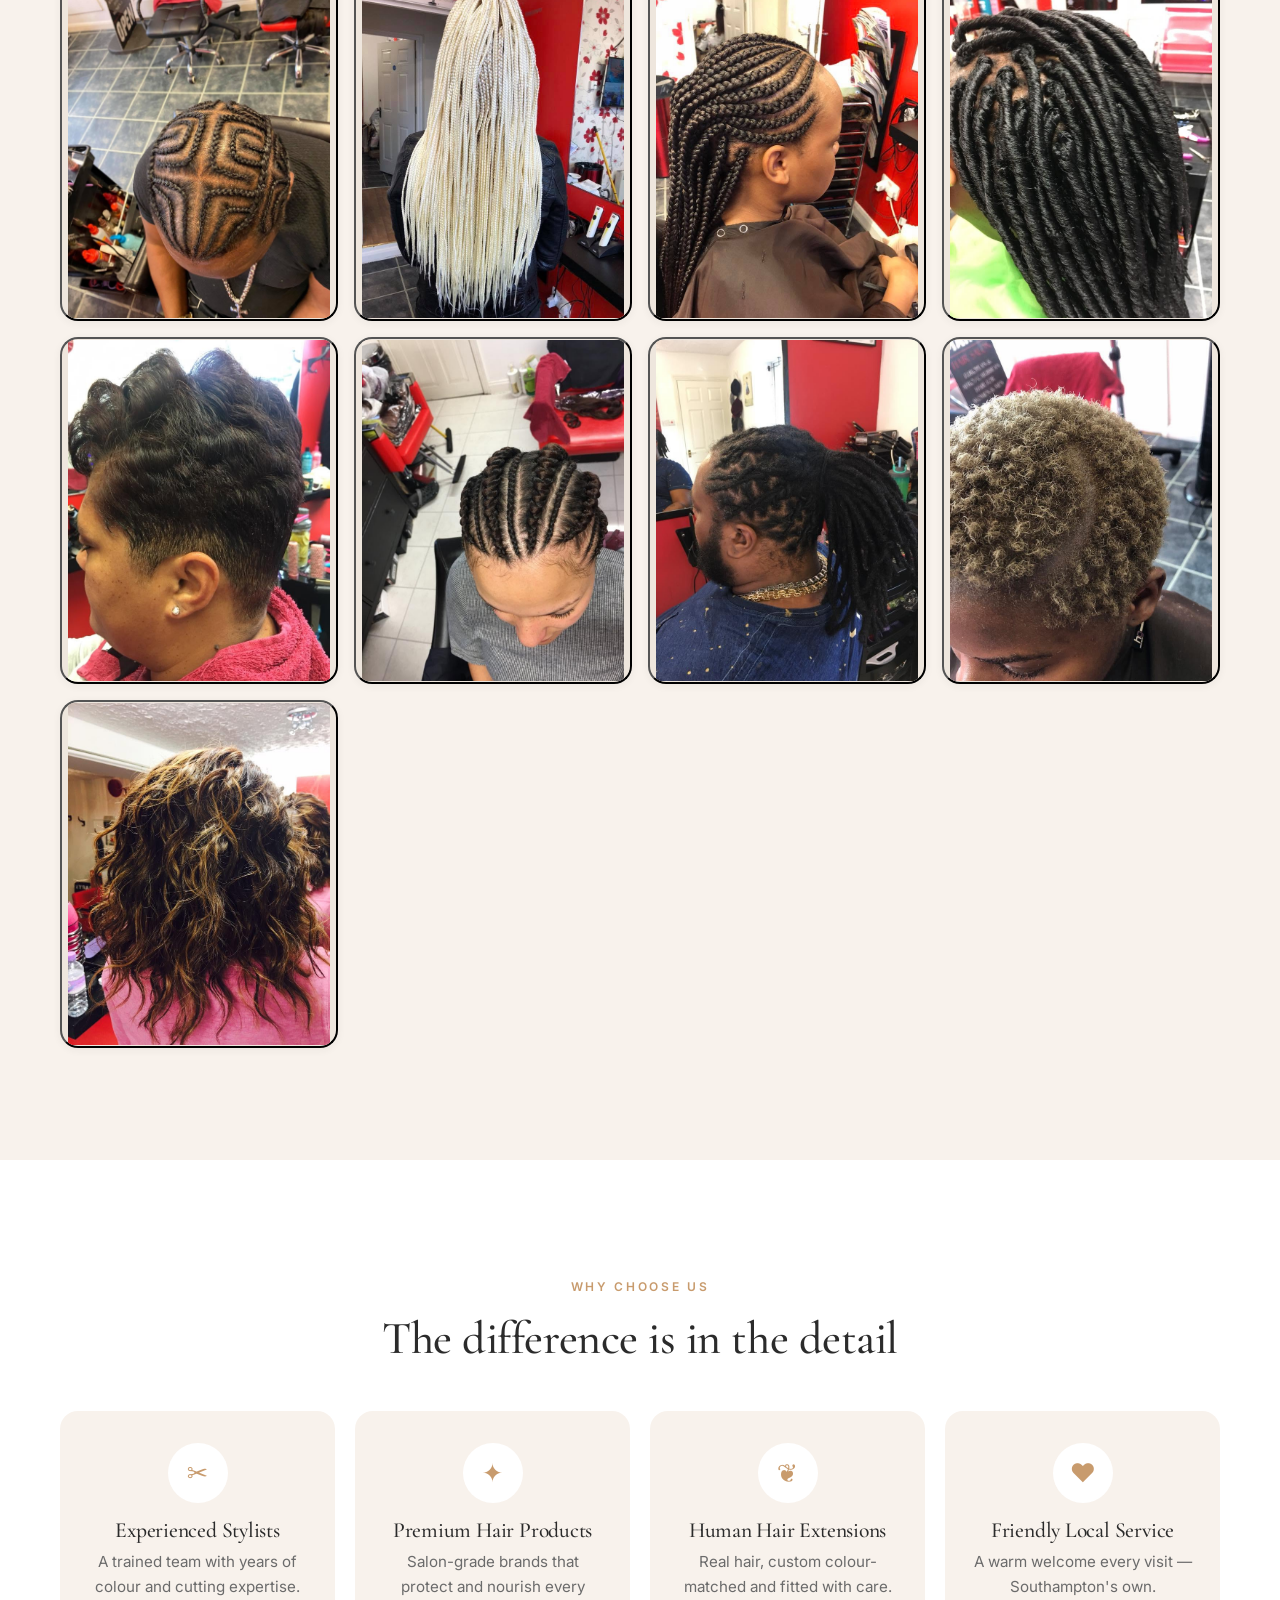
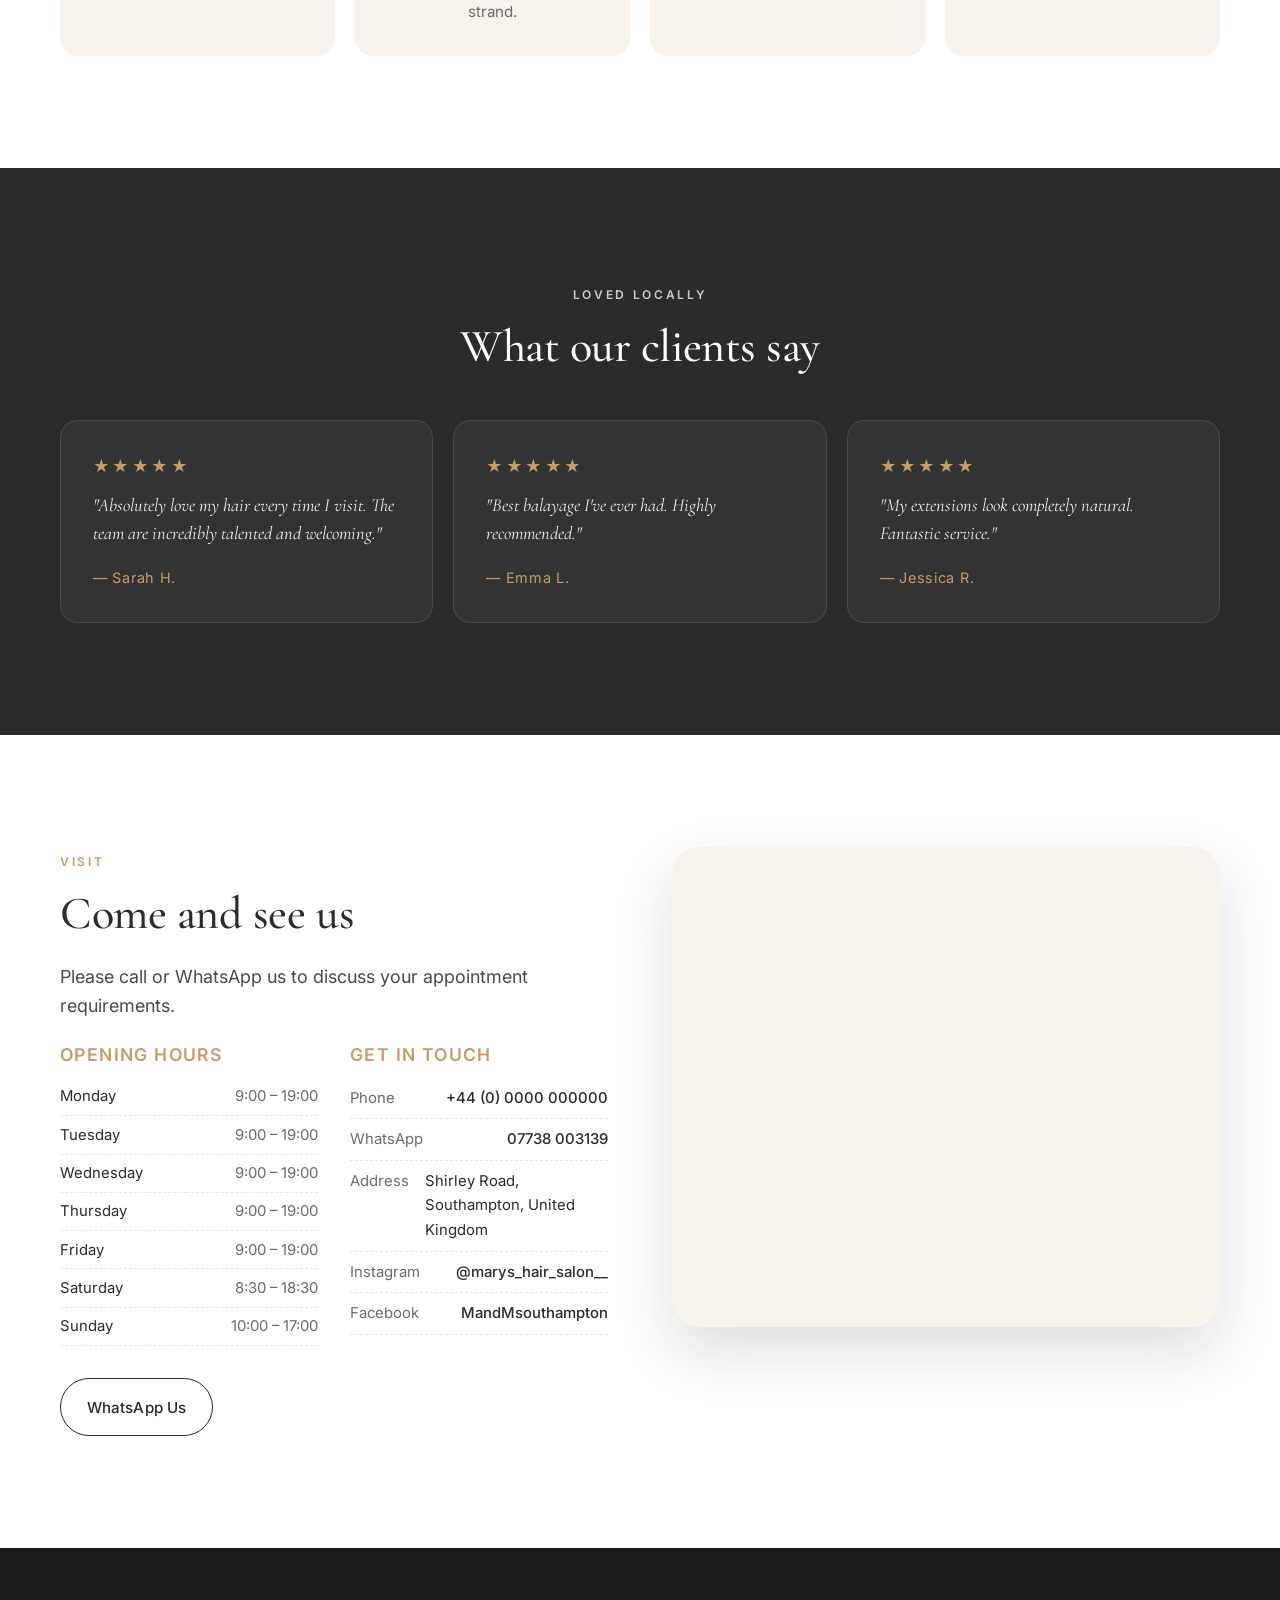
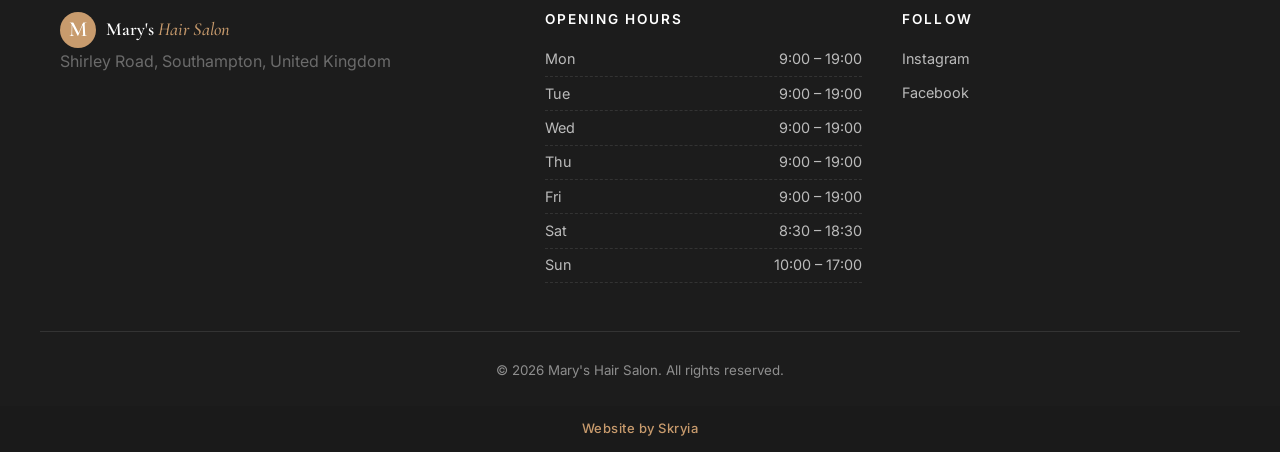
==== commit 9f01dace: "Changes Co-authored-by: Skryia <167187170+Skryia@users.noreply.github.com>" ====
--- a/public/salon/index.html
+++ b/public/salon/index.html
@@ -85,10 +85,6 @@
     <h1>Beautiful Hair.<br/><em>Expert Styling.</em><br/>Stunning Results.</h1>
     <p class="lead">Professional hair styling, colouring, treatments and premium human hair extensions in Southampton.</p>
     <div class="hero__ctas">
-      <a href="#" class="btn btn--primary" data-call>
-        <svg viewBox="0 0 24 24" width="18" height="18" fill="none" stroke="currentColor" stroke-width="2" stroke-linecap="round" stroke-linejoin="round"><path d="M22 16.92v3a2 2 0 0 1-2.18 2 19.79 19.79 0 0 1-8.63-3.07 19.5 19.5 0 0 1-6-6 19.79 19.79 0 0 1-3.07-8.67A2 2 0 0 1 4.11 2h3a2 2 0 0 1 2 1.72 12.84 12.84 0 0 0 .7 2.81 2 2 0 0 1-.45 2.11L8.09 9.91a16 16 0 0 0 6 6l1.27-1.27a2 2 0 0 1 2.11-.45 12.84 12.84 0 0 0 2.81.7A2 2 0 0 1 22 16.92z"/></svg>
-        Call Now
-      </a>
       <a href="#" class="btn btn--ghost" data-whatsapp>
         <svg viewBox="0 0 24 24" width="18" height="18" fill="currentColor"><path d="M20.5 3.5A11.9 11.9 0 0 0 12 0C5.4 0 0 5.4 0 12c0 2.1.6 4.2 1.6 6L0 24l6.2-1.6a12 12 0 0 0 5.8 1.5C18.6 24 24 18.6 24 12c0-3.2-1.2-6.2-3.5-8.5zM12 22a10 10 0 0 1-5.1-1.4l-.4-.2-3.7 1 1-3.6-.2-.4A10 10 0 1 1 22 12c0 5.5-4.5 10-10 10zm5.5-7.5c-.3-.2-1.8-.9-2-1s-.5-.2-.7.2-.8 1-1 1.2-.4.2-.7 0a8 8 0 0 1-4-3.5c-.3-.5.3-.5.9-1.6.1-.2 0-.4 0-.5s-.7-1.7-1-2.3c-.3-.6-.5-.5-.7-.5H8c-.2 0-.5 0-.8.4a3.6 3.6 0 0 0-1.1 2.7c0 1.6 1.1 3.1 1.3 3.3s2.3 3.5 5.5 4.9c.8.3 1.3.5 1.8.6.8.3 1.5.2 2 .1.6-.1 1.8-.7 2.1-1.5.3-.7.3-1.3.2-1.5s-.3-.2-.5-.3z"/></svg>
         WhatsApp Us
@@ -131,7 +127,7 @@
     </div>
     <div class="services-grid" id="servicesGrid"><!-- injected by script.js --></div>
     <div class="center reveal">
-      <a href="#" class="btn btn--primary btn--lg" data-call>Call To Discuss Your Style</a>
+      <p class="services-note">Call to discuss your style.</p>
     </div>
   </div>
 </section>
@@ -259,7 +255,6 @@
       </div>
 
       <div class="cta-row">
-        <a href="#" class="btn btn--primary" data-call>Call Now</a>
         <a href="#" class="btn btn--ghost btn--dark" data-whatsapp>WhatsApp Us</a>
       </div>
     </div>
